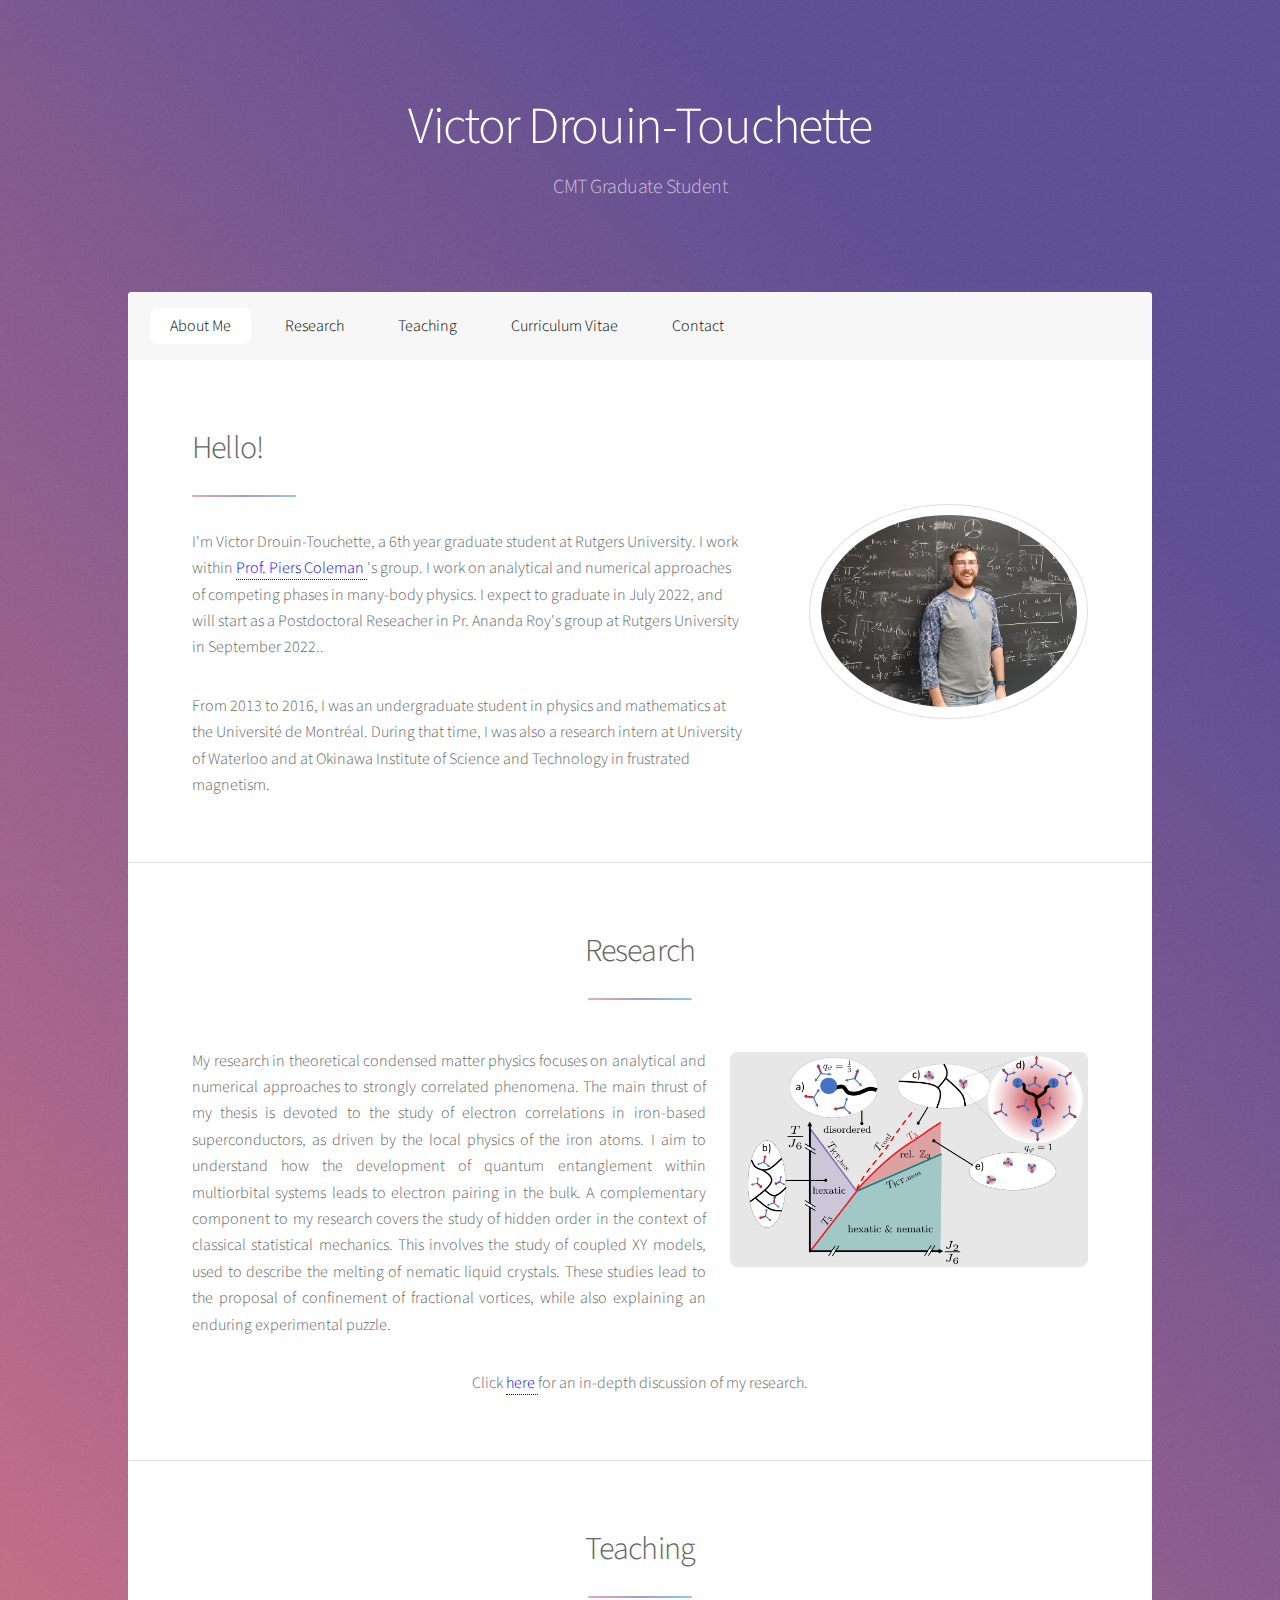
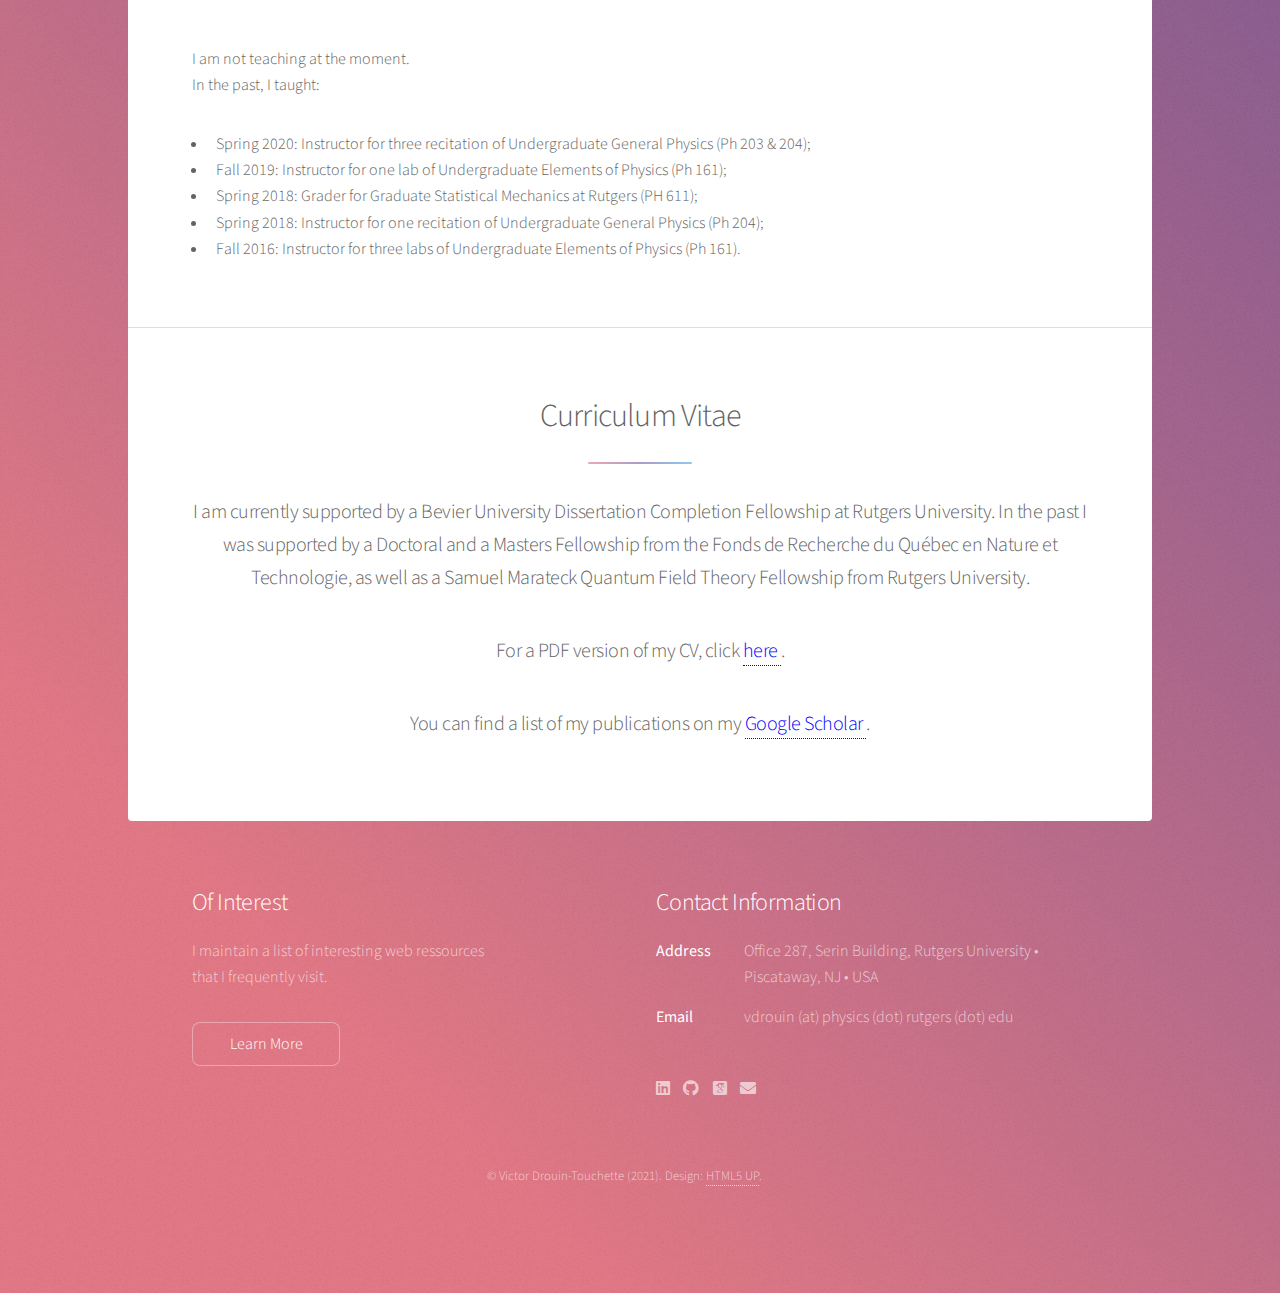
==== index.html @ ecbb85b2 "new website files" ====
<!DOCTYPE HTML>
<!--
	Stellar by HTML5 UP
	html5up.net | @ajlkn
	Free for personal and commercial use under the CCA 3.0 license (html5up.net/license)
-->
<html>
	<head>
		<title>Victor Drouin-Touchette</title>
		<meta charset="utf-8" />
		<meta name="viewport" content="width=device-width, initial-scale=1, user-scalable=no" />
		<link rel="stylesheet" href="assets/css/main.css" />
		<link rel="stylesheet" href="assets/css/academicons.css" />
		<noscript><link rel="stylesheet" href="assets/css/noscript.css" /></noscript>
	</head>
	<body class="is-preload">

		<!-- Wrapper -->
			<div id="wrapper">

				<!-- Header -->
					<header id="header" class="alt">
						<!-- <span class="image avatar48"><img src="images/img_vic2.jpg" alt="" /></span> -->
							<h1 id="title">Victor Drouin-Touchette</h1>
							<p>CMT Graduate Student</p>
					</header>

				<!-- Nav -->
					<nav id="nav">
						<ul>
							<li><a href="#intro" class="active" style="color:black">About Me</a></li>
							<li><a href="#first" style="color:black">Research</a></li>
							<li><a href="#second" style="color:black">Teaching</a></li>
							<li><a href="#third" style="color:black">Curriculum Vitae</a></li>
							<li><a href="#cta" style="color:black">Contact</a></li>
						</ul>
					</nav>

				<!-- Main -->
					<div id="main">

						<!-- Introduction -->
							<section id="intro" class="main">
								<div class="spotlight">
									<div class="content">
										<header class="major">
											<h2>Hello!</h2>
										</header>
										<p>I'm Victor Drouin-Touchette, a 6th year graduate student at Rutgers University. I work within <a href="http://www.physics.rutgers.edu/~coleman/">Prof. Piers Coleman </a>'s group. I work on analytical and numerical approaches of competing phases in many-body physics. I expect to graduate in July 2022, and will start as a Postdoctoral Reseacher in Pr. Ananda Roy's group at Rutgers University in September 2022.. </p>
										<p>From 2013 to 2016, I was an undergraduate student in physics and mathematics at the Université de Montréal. During that time, I was also a research intern at University of Waterloo and at Okinawa Institute of Science and Technology in frustrated magnetism. </p>
									</div>
									<span class="image"><img src="images/img_vic2.jpg" alt="" /></span>
								</div>
							</section>

						<!-- First Section -->
							<section id="first" class="main special">
								<header class="major">
									<h2>Research</h2>
								</header>

								<span class="image right"><img src="images/imgEPotts2.png" alt="" /></span>

								<p class="content">My research in theoretical condensed matter physics focuses on analytical and numerical approaches to strongly correlated phenomena. The main thrust of my thesis is devoted to the study of electron correlations in iron-based superconductors, as driven by the local physics of the iron atoms. I aim to understand how the development of quantum entanglement within multiorbital systems leads to electron pairing in the bulk.  A complementary component to my research covers the study of hidden order in the context of classical statistical mechanics. This involves the study of coupled XY models, used to describe the melting of nematic liquid crystals. These studies lead to the proposal of confinement of fractional vortices, while also explaining an enduring experimental puzzle. </p>
								<p>Click <a href="research.html">here </a> for an in-depth discussion of my research.</p>

								<!--
								<ul class="features">
									<span class="image right"><img src="images/img_imp.jpg" alt="" /></span>
									<li>
										<span class="image"><img src="images/imgEPotts.jpg" alt="" /></span>
										<h3>Hidden Order</h3>
										<p>In this work, I performed large-scaled Monte-Carlo simulations and obtained the full phase diagram at finite coupling. We found a new phase of relative long-range Potts order where the individual variables were disordered. This can be understood through the confinement of fractional excitations.</p>
									</li>
									<li>
										<span class="image"><img src="images/img_imp.jpg" alt="" /></span>
										<h3>Hund's Interaction</h3>
										<p>I am developping a framework to understand how local spin fluctuations at the iron atoms can lead to superconductivity in the iron-based superconductors.</p>
									</li>
								</ul>
								-->
								<!--
								to be done - add a link to a more thorough overview of my research, with this just a hint of it.
								-->
								<!--
								<footer class="major">
									<ul class="actions special">
										<li><a href="generic.html" class="button">Learn More</a></li>
									</ul>
								</footer>
							-->
							</section>

						<!-- Second Section -->
							<section id="second" class="main special">
								<header class="major">
									<h2>Teaching</h2>
								</header>
								<!--
								<ul class="statistics">
									<li class="style1">
										<span class="icon solid fa-code-branch"></span>
										<strong>5,120</strong> Etiam
									</li>
									<li class="style2">
										<span class="icon fa-folder-open"></span>
										<strong>8,192</strong> Magna
									</li>
									<li class="style3">
										<span class="icon solid fa-signal"></span>
										<strong>2,048</strong> Tempus
									</li>
									<li class="style4">
										<span class="icon solid fa-laptop"></span>
										<strong>4,096</strong> Aliquam
									</li>
									<li class="style5">
										<span class="icon fa-gem"></span>
										<strong>1,024</strong> Nullam
									</li>
								</ul>
								-->
								<p class="content">I am not teaching at the moment.<br />
								 In the past, I taught:</p>
							    <ul>
							      <li>Spring 2020: Instructor for three recitation of Undergraduate General Physics (Ph 203 & 204);</li>
							      <li>Fall 2019: Instructor for one lab of Undergraduate Elements of Physics (Ph 161);</li>
							      <li>Spring 2018: Grader for Graduate Statistical Mechanics at Rutgers (PH 611);</li>
							      <li>Spring 2018: Instructor for one recitation of Undergraduate General Physics (Ph 204);</li>
							      <li>Fall 2016: Instructor for three labs of Undergraduate Elements of Physics (Ph 161).</li>
							    </ul>
							    <!--
								<footer class="major">
									<ul class="actions special">
										<li><a href="generic.html" class="button">Learn More</a></li>
									</ul>
								</footer>
							-->
							</section>

						<!-- Get Started -->
							<section id="third" class="main special">
								<header class="major">
									<h2>Curriculum Vitae</h2>
									<p>I am currently supported by a Bevier University Dissertation Completion Fellowship at Rutgers University. In the past I was supported by a Doctoral and a Masters Fellowship from the Fonds de Recherche du Québec en Nature et Technologie, as well as a Samuel Marateck Quantum Field Theory Fellowship from Rutgers University.</p>
									<p>For a PDF version of my CV, click <a href="documents/CV_full_3.pdf">here </a>. </p>
									<!-- <p>My publications are listed below.</p> -->

									<p> You can find a list of my publications on my <a href="https://scholar.google.com/citations?user=U_tTp8cAAAAJ&hl=en">Google Scholar </a>. </p>
								</header>
								<!--
								<footer class="major">
									<ul class="actions special">
										<li><a href="generic.html" class="button primary">Get Started</a></li>
										<li><a href="generic.html" class="button">Learn More</a></li>
									</ul>
								</footer>
								-->
							</section>

					</div>

				<!-- Footer -->
					<footer id="footer">
						<section>
							<h2>Of Interest</h2>
							<p>I maintain a list of interesting web ressources <br /> 
							that I frequently visit.</p>
							<ul class="actions">
								<li><a href="links.html" class="button">Learn More</a></li>
							</ul>
						</section>
						<section>
							<h2>Contact Information</h2>
							<dl class="alt">
								<dt>Address</dt>
								<dd>Office 287, Serin Building, Rutgers University &bull; Piscataway, NJ &bull; USA</dd>
								<!-- <dt>Phone</dt>
								<dd>(000) 000-0000 x 0000</dd> -->
								<dt>Email</dt>
								<dd>vdrouin (at) physics (dot) rutgers (dot) edu</a></dd>
							</dl>
							<ul class="icons">
								<li><a href="https://www.linkedin.com/in/victor-drouin-touchette-165030124/" class="icon brands fa-linkedin" style="color:inherit"><span class="label">Linkedin</span></a></li>
								<li><a href="https://github.com/vdrouint" class="icon brands fa-github" style="color:inherit"><span class="label">Github</span></a></li>
								<li><a href="http://scholar.google.com/citations?user=U_tTp8cAAAAJ&hl=en" class="ai ai-google-scholar-square" style="color:inherit;border-bottom:none"></a></li>
								<li><a href="mailto: vdrouin@physics.rutgers.edu" class="icon solid fa-envelope" style="color:inherit"><span class="label">Email</span></a></li>
							</ul>
						</section>
						<p class="copyright">&copy; Victor Drouin-Touchette (2021). Design: <a href="https://html5up.net" style="color:inherit">HTML5 UP</a>.</p>
					</footer>

			</div>

		<!-- Scripts -->
			<script src="assets/js/jquery.min.js"></script>
			<script src="assets/js/jquery.scrollex.min.js"></script>
			<script src="assets/js/jquery.scrolly.min.js"></script>
			<script src="assets/js/browser.min.js"></script>
			<script src="assets/js/breakpoints.min.js"></script>
			<script src="assets/js/util.js"></script>
			<script src="assets/js/main.js"></script>

	</body>
</html>
---- assets/css/main.css ----
@import url(fontawesome-all.min.css);
@import 'https://fonts.googleapis.com/css?family=Source+Sans+Pro:300,400';

/*
	Stellar by HTML5 UP
	html5up.net | @ajlkn
	Free for personal and commercial use under the CCA 3.0 license (html5up.net/license)
*/

html, body, div, span, applet, object,
iframe, h1, h2, h3, h4, h5, h6, p, blockquote,
pre, a, abbr, acronym, address, big, cite,
code, del, dfn, em, img, ins, kbd, q, s, samp,
small, strike, strong, sub, sup, tt, var, b,
u, i, center, dl, dt, dd, ol, ul, li, fieldset,
form, label, legend, table, caption, tbody,
tfoot, thead, tr, th, td, article, aside,
canvas, details, embed, figure, figcaption,
footer, header, hgroup, menu, nav, output, ruby,
section, summary, time, mark, audio, video {
	margin: 0;
	padding: 0;
	border: 0;
	font-size: 100%;
	font: inherit;
	vertical-align: baseline;}

article, aside, details, figcaption, figure,
footer, header, hgroup, menu, nav, section {
	display: block;}

body {
	line-height: 1;
}

ol, ul {
	list-style: none;
}

blockquote, q {
	quotes: none;
}

	blockquote:before, blockquote:after, q:before, q:after {
		content: '';
		content: none;
	}

table {
	border-collapse: collapse;
	border-spacing: 0;
}

body {
	-webkit-text-size-adjust: none;
}

mark {
	background-color: transparent;
	color: inherit;
}

input::-moz-focus-inner {
	border: 0;
	padding: 0;
}

input, select, textarea {
	-moz-appearance: none;
	-webkit-appearance: none;
	-ms-appearance: none;
	appearance: none;
}

/* Basic */

	@-ms-viewport {
		width: device-width;
	}

	body {
		-ms-overflow-style: scrollbar;
	}

	@media screen and (max-width: 480px) {

		html, body {
			min-width: 320px;
		}

	}

	html {
		box-sizing: border-box;
	}

	*, *:before, *:after {
		box-sizing: inherit;
	}

	body {
		background-color: #935d8c;
		background-image: url("images/overlay.png"), -moz-linear-gradient(45deg, #e37682 15%, #5f4d93 85%);
		background-image: url("images/overlay.png"), -webkit-linear-gradient(45deg, #e37682 15%, #5f4d93 85%);
		background-image: url("images/overlay.png"), -ms-linear-gradient(45deg, #e37682 15%, #5f4d93 85%);
		background-image: url("images/overlay.png"), linear-gradient(45deg, #e37682 15%, #5f4d93 85%);
	}

		body.is-preload *, body.is-preload *:before, body.is-preload *:after {
			-moz-animation: none !important;
			-webkit-animation: none !important;
			-ms-animation: none !important;
			animation: none !important;
			-moz-transition: none !important;
			-webkit-transition: none !important;
			-ms-transition: none !important;
			transition: none !important;
		}

/* Type */

	body {
		background-color: #935d8c;
		color: rgba(255, 255, 255, 0.65);
	}

	body, input, select, textarea {
		font-family: "Source Sans Pro", Helvetica, sans-serif;
		font-size: 17pt;
		font-weight: 300;
		line-height: 1.65;
	}

		@media screen and (max-width: 1680px) {

			body, input, select, textarea {
				font-size: 14pt;
			}

		}

		@media screen and (max-width: 1280px) {

			body, input, select, textarea {
				font-size: 12pt;
			}

		}

		@media screen and (max-width: 360px) {

			body, input, select, textarea {
				font-size: 11pt;
			}

		}

	a {
		-moz-transition: color 0.2s ease, border-bottom 0.2s ease;
		-webkit-transition: color 0.2s ease, border-bottom 0.2s ease;
		-ms-transition: color 0.2s ease, border-bottom 0.2s ease;
		transition: color 0.2s ease, border-bottom 0.2s ease;
		text-decoration: none;
		border-bottom: dotted 1px;
		color: blue;
	}

		a:hover {
			border-bottom-color: transparent;
		}

	strong, b {
		font-weight: 400;
	}

	em, i {
		font-style: italic;
	}

	p {
		margin: 0 0 2em 0;
	}

		p.content {
			-moz-columns: 20em 2;
			-webkit-columns: 20em 2;
			-ms-columns: 20em 2;
			columns: 20em 2;
			-moz-column-gap: 2em;
			-webkit-column-gap: 2em;
			-ms-column-gap: 2em;
			column-gap: 2em;
			text-align: justify;
		}

	h1, h2, h3, h4, h5, h6 {
		font-weight: 300;
		line-height: 1.5;
		margin: 0 0 0.7em 0;
		letter-spacing: -0.025em;
	}

		h1 a, h2 a, h3 a, h4 a, h5 a, h6 a {
			color: inherit;
			text-decoration: none;
		}

	h1 {
		font-size: 2.5em;
		line-height: 1.2;
	}

	h2 {
		font-size: 1.5em;
	}

	h3 {
		font-size: 1.25em;
	}

	h4 {
		font-size: 1.1em;
	}

	h5 {
		font-size: 0.9em;
	}

	h6 {
		font-size: 0.7em;
	}

	@media screen and (max-width: 736px) {

		h1 {
			font-size: 2em;
		}

	}

	sub {
		font-size: 0.8em;
		position: relative;
		top: 0.5em;
	}

	sup {
		font-size: 0.8em;
		position: relative;
		top: -0.5em;
	}

	blockquote {
		border-left: solid 4px;
		font-style: italic;
		margin: 0 0 2em 0;
		padding: 0.5em 0 0.5em 2em;
	}

	code {
		border-radius: 8px;
		border: solid 1px;
		font-family: "Courier New", monospace;
		font-size: 0.9em;
		margin: 0 0.25em;
		padding: 0.25em 0.65em;
	}

	pre {
		-webkit-overflow-scrolling: touch;
		font-family: "Courier New", monospace;
		font-size: 0.9em;
		margin: 0 0 2em 0;
	}

		pre code {
			display: block;
			line-height: 1.75;
			padding: 1em 1.5em;
			overflow-x: auto;
		}

	hr {
		border: 0;
		border-bottom: solid 1px;
		margin: 2em 0;
	}

		hr.major {
			margin: 3em 0;
		}

	.align-left {
		text-align: left;
	}

	.align-center {
		text-align: center;
	}

	.align-right {
		text-align: right;
	}

	input, select, textarea {
		color: #ffffff;
	}

	a:hover {
		color: #ffffff;
	}

	strong, b {
		color: #ffffff;
	}

	h1, h2, h3, h4, h5, h6 {
		color: #ffffff;
	}

	blockquote {
		border-left-color: rgba(255, 255, 255, 0.35);
	}

	code {
		background: rgba(255, 255, 255, 0.075);
		border-color: rgba(255, 255, 255, 0.35);
	}

	hr {
		border-bottom-color: rgba(255, 255, 255, 0.35);
	}

/* Row */

	.row {
		display: flex;
		flex-wrap: wrap;
		box-sizing: border-box;
		align-items: stretch;
	}

		.row > * {
			box-sizing: border-box;
		}

		.row.gtr-uniform > * > :last-child {
			margin-bottom: 0;
		}

		.row.aln-left {
			justify-content: flex-start;
		}

		.row.aln-center {
			justify-content: center;
		}

		.row.aln-right {
			justify-content: flex-end;
		}

		.row.aln-top {
			align-items: flex-start;
		}

		.row.aln-middle {
			align-items: center;
		}

		.row.aln-bottom {
			align-items: flex-end;
		}

		.row > .imp {
			order: -1;
		}

		.row > .col-1 {
			width: 8.33333%;
		}

		.row > .off-1 {
			margin-left: 8.33333%;
		}

		.row > .col-2 {
			width: 16.66667%;
		}

		.row > .off-2 {
			margin-left: 16.66667%;
		}

		.row > .col-3 {
			width: 25%;
		}

		.row > .off-3 {
			margin-left: 25%;
		}

		.row > .col-4 {
			width: 33.33333%;
		}

		.row > .off-4 {
			margin-left: 33.33333%;
		}

		.row > .col-5 {
			width: 41.66667%;
		}

		.row > .off-5 {
			margin-left: 41.66667%;
		}

		.row > .col-6 {
			width: 50%;
		}

		.row > .off-6 {
			margin-left: 50%;
		}

		.row > .col-7 {
			width: 58.33333%;
		}

		.row > .off-7 {
			margin-left: 58.33333%;
		}

		.row > .col-8 {
			width: 66.66667%;
		}

		.row > .off-8 {
			margin-left: 66.66667%;
		}

		.row > .col-9 {
			width: 75%;
		}

		.row > .off-9 {
			margin-left: 75%;
		}

		.row > .col-10 {
			width: 83.33333%;
		}

		.row > .off-10 {
			margin-left: 83.33333%;
		}

		.row > .col-11 {
			width: 91.66667%;
		}

		.row > .off-11 {
			margin-left: 91.66667%;
		}

		.row > .col-12 {
			width: 100%;
		}

		.row > .off-12 {
			margin-left: 100%;
		}

		.row.gtr-0 {
			margin-top: 0;
			margin-left: 0em;
		}

			.row.gtr-0 > * {
				padding: 0 0 0 0em;
			}

			.row.gtr-0.gtr-uniform {
				margin-top: 0em;
			}

				.row.gtr-0.gtr-uniform > * {
					padding-top: 0em;
				}

		.row.gtr-25 {
			margin-top: 0;
			margin-left: -0.375em;
		}

			.row.gtr-25 > * {
				padding: 0 0 0 0.375em;
			}

			.row.gtr-25.gtr-uniform {
				margin-top: -0.375em;
			}

				.row.gtr-25.gtr-uniform > * {
					padding-top: 0.375em;
				}

		.row.gtr-50 {
			margin-top: 0;
			margin-left: -0.75em;
		}

			.row.gtr-50 > * {
				padding: 0 0 0 0.75em;
			}

			.row.gtr-50.gtr-uniform {
				margin-top: -0.75em;
			}

				.row.gtr-50.gtr-uniform > * {
					padding-top: 0.75em;
				}

		.row {
			margin-top: 0;
			margin-left: -1.5em;
		}

			.row > * {
				padding: 0 0 0 1.5em;
			}

			.row.gtr-uniform {
				margin-top: -1.5em;
			}

				.row.gtr-uniform > * {
					padding-top: 1.5em;
				}

		.row.gtr-150 {
			margin-top: 0;
			margin-left: -2.25em;
		}

			.row.gtr-150 > * {
				padding: 0 0 0 2.25em;
			}

			.row.gtr-150.gtr-uniform {
				margin-top: -2.25em;
			}

				.row.gtr-150.gtr-uniform > * {
					padding-top: 2.25em;
				}

		.row.gtr-200 {
			margin-top: 0;
			margin-left: -3em;
		}

			.row.gtr-200 > * {
				padding: 0 0 0 3em;
			}

			.row.gtr-200.gtr-uniform {
				margin-top: -3em;
			}

				.row.gtr-200.gtr-uniform > * {
					padding-top: 3em;
				}

		@media screen and (max-width: 1680px) {

			.row {
				display: flex;
				flex-wrap: wrap;
				box-sizing: border-box;
				align-items: stretch;
			}

				.row > * {
					box-sizing: border-box;
				}

				.row.gtr-uniform > * > :last-child {
					margin-bottom: 0;
				}

				.row.aln-left {
					justify-content: flex-start;
				}

				.row.aln-center {
					justify-content: center;
				}

				.row.aln-right {
					justify-content: flex-end;
				}

				.row.aln-top {
					align-items: flex-start;
				}

				.row.aln-middle {
					align-items: center;
				}

				.row.aln-bottom {
					align-items: flex-end;
				}

				.row > .imp-xlarge {
					order: -1;
				}

				.row > .col-1-xlarge {
					width: 8.33333%;
				}

				.row > .off-1-xlarge {
					margin-left: 8.33333%;
				}

				.row > .col-2-xlarge {
					width: 16.66667%;
				}

				.row > .off-2-xlarge {
					margin-left: 16.66667%;
				}

				.row > .col-3-xlarge {
					width: 25%;
				}

				.row > .off-3-xlarge {
					margin-left: 25%;
				}

				.row > .col-4-xlarge {
					width: 33.33333%;
				}

				.row > .off-4-xlarge {
					margin-left: 33.33333%;
				}

				.row > .col-5-xlarge {
					width: 41.66667%;
				}

				.row > .off-5-xlarge {
					margin-left: 41.66667%;
				}

				.row > .col-6-xlarge {
					width: 50%;
				}

				.row > .off-6-xlarge {
					margin-left: 50%;
				}

				.row > .col-7-xlarge {
					width: 58.33333%;
				}

				.row > .off-7-xlarge {
					margin-left: 58.33333%;
				}

				.row > .col-8-xlarge {
					width: 66.66667%;
				}

				.row > .off-8-xlarge {
					margin-left: 66.66667%;
				}

				.row > .col-9-xlarge {
					width: 75%;
				}

				.row > .off-9-xlarge {
					margin-left: 75%;
				}

				.row > .col-10-xlarge {
					width: 83.33333%;
				}

				.row > .off-10-xlarge {
					margin-left: 83.33333%;
				}

				.row > .col-11-xlarge {
					width: 91.66667%;
				}

				.row > .off-11-xlarge {
					margin-left: 91.66667%;
				}

				.row > .col-12-xlarge {
					width: 100%;
				}

				.row > .off-12-xlarge {
					margin-left: 100%;
				}

				.row.gtr-0 {
					margin-top: 0;
					margin-left: 0em;
				}

					.row.gtr-0 > * {
						padding: 0 0 0 0em;
					}

					.row.gtr-0.gtr-uniform {
						margin-top: 0em;
					}

						.row.gtr-0.gtr-uniform > * {
							padding-top: 0em;
						}

				.row.gtr-25 {
					margin-top: 0;
					margin-left: -0.375em;
				}

					.row.gtr-25 > * {
						padding: 0 0 0 0.375em;
					}

					.row.gtr-25.gtr-uniform {
						margin-top: -0.375em;
					}

						.row.gtr-25.gtr-uniform > * {
							padding-top: 0.375em;
						}

				.row.gtr-50 {
					margin-top: 0;
					margin-left: -0.75em;
				}

					.row.gtr-50 > * {
						padding: 0 0 0 0.75em;
					}

					.row.gtr-50.gtr-uniform {
						margin-top: -0.75em;
					}

						.row.gtr-50.gtr-uniform > * {
							padding-top: 0.75em;
						}

				.row {
					margin-top: 0;
					margin-left: -1.5em;
				}

					.row > * {
						padding: 0 0 0 1.5em;
					}

					.row.gtr-uniform {
						margin-top: -1.5em;
					}

						.row.gtr-uniform > * {
							padding-top: 1.5em;
						}

				.row.gtr-150 {
					margin-top: 0;
					margin-left: -2.25em;
				}

					.row.gtr-150 > * {
						padding: 0 0 0 2.25em;
					}

					.row.gtr-150.gtr-uniform {
						margin-top: -2.25em;
					}

						.row.gtr-150.gtr-uniform > * {
							padding-top: 2.25em;
						}

				.row.gtr-200 {
					margin-top: 0;
					margin-left: -3em;
				}

					.row.gtr-200 > * {
						padding: 0 0 0 3em;
					}

					.row.gtr-200.gtr-uniform {
						margin-top: -3em;
					}

						.row.gtr-200.gtr-uniform > * {
							padding-top: 3em;
						}

		}

		@media screen and (max-width: 1280px) {

			.row {
				display: flex;
				flex-wrap: wrap;
				box-sizing: border-box;
				align-items: stretch;
			}

				.row > * {
					box-sizing: border-box;
				}

				.row.gtr-uniform > * > :last-child {
					margin-bottom: 0;
				}

				.row.aln-left {
					justify-content: flex-start;
				}

				.row.aln-center {
					justify-content: center;
				}

				.row.aln-right {
					justify-content: flex-end;
				}

				.row.aln-top {
					align-items: flex-start;
				}

				.row.aln-middle {
					align-items: center;
				}

				.row.aln-bottom {
					align-items: flex-end;
				}

				.row > .imp-large {
					order: -1;
				}

				.row > .col-1-large {
					width: 8.33333%;
				}

				.row > .off-1-large {
					margin-left: 8.33333%;
				}

				.row > .col-2-large {
					width: 16.66667%;
				}

				.row > .off-2-large {
					margin-left: 16.66667%;
				}

				.row > .col-3-large {
					width: 25%;
				}

				.row > .off-3-large {
					margin-left: 25%;
				}

				.row > .col-4-large {
					width: 33.33333%;
				}

				.row > .off-4-large {
					margin-left: 33.33333%;
				}

				.row > .col-5-large {
					width: 41.66667%;
				}

				.row > .off-5-large {
					margin-left: 41.66667%;
				}

				.row > .col-6-large {
					width: 50%;
				}

				.row > .off-6-large {
					margin-left: 50%;
				}

				.row > .col-7-large {
					width: 58.33333%;
				}

				.row > .off-7-large {
					margin-left: 58.33333%;
				}

				.row > .col-8-large {
					width: 66.66667%;
				}

				.row > .off-8-large {
					margin-left: 66.66667%;
				}

				.row > .col-9-large {
					width: 75%;
				}

				.row > .off-9-large {
					margin-left: 75%;
				}

				.row > .col-10-large {
					width: 83.33333%;
				}

				.row > .off-10-large {
					margin-left: 83.33333%;
				}

				.row > .col-11-large {
					width: 91.66667%;
				}

				.row > .off-11-large {
					margin-left: 91.66667%;
				}

				.row > .col-12-large {
					width: 100%;
				}

				.row > .off-12-large {
					margin-left: 100%;
				}

				.row.gtr-0 {
					margin-top: 0;
					margin-left: 0em;
				}

					.row.gtr-0 > * {
						padding: 0 0 0 0em;
					}

					.row.gtr-0.gtr-uniform {
						margin-top: 0em;
					}

						.row.gtr-0.gtr-uniform > * {
							padding-top: 0em;
						}

				.row.gtr-25 {
					margin-top: 0;
					margin-left: -0.375em;
				}

					.row.gtr-25 > * {
						padding: 0 0 0 0.375em;
					}

					.row.gtr-25.gtr-uniform {
						margin-top: -0.375em;
					}

						.row.gtr-25.gtr-uniform > * {
							padding-top: 0.375em;
						}

				.row.gtr-50 {
					margin-top: 0;
					margin-left: -0.75em;
				}

					.row.gtr-50 > * {
						padding: 0 0 0 0.75em;
					}

					.row.gtr-50.gtr-uniform {
						margin-top: -0.75em;
					}

						.row.gtr-50.gtr-uniform > * {
							padding-top: 0.75em;
						}

				.row {
					margin-top: 0;
					margin-left: -1.5em;
				}

					.row > * {
						padding: 0 0 0 1.5em;
					}

					.row.gtr-uniform {
						margin-top: -1.5em;
					}

						.row.gtr-uniform > * {
							padding-top: 1.5em;
						}

				.row.gtr-150 {
					margin-top: 0;
					margin-left: -2.25em;
				}

					.row.gtr-150 > * {
						padding: 0 0 0 2.25em;
					}

					.row.gtr-150.gtr-uniform {
						margin-top: -2.25em;
					}

						.row.gtr-150.gtr-uniform > * {
							padding-top: 2.25em;
						}

				.row.gtr-200 {
					margin-top: 0;
					margin-left: -3em;
				}

					.row.gtr-200 > * {
						padding: 0 0 0 3em;
					}

					.row.gtr-200.gtr-uniform {
						margin-top: -3em;
					}

						.row.gtr-200.gtr-uniform > * {
							padding-top: 3em;
						}

		}

		@media screen and (max-width: 980px) {

			.row {
				display: flex;
				flex-wrap: wrap;
				box-sizing: border-box;
				align-items: stretch;
			}

				.row > * {
					box-sizing: border-box;
				}

				.row.gtr-uniform > * > :last-child {
					margin-bottom: 0;
				}

				.row.aln-left {
					justify-content: flex-start;
				}

				.row.aln-center {
					justify-content: center;
				}

				.row.aln-right {
					justify-content: flex-end;
				}

				.row.aln-top {
					align-items: flex-start;
				}

				.row.aln-middle {
					align-items: center;
				}

				.row.aln-bottom {
					align-items: flex-end;
				}

				.row > .imp-medium {
					order: -1;
				}

				.row > .col-1-medium {
					width: 8.33333%;
				}

				.row > .off-1-medium {
					margin-left: 8.33333%;
				}

				.row > .col-2-medium {
					width: 16.66667%;
				}

				.row > .off-2-medium {
					margin-left: 16.66667%;
				}

				.row > .col-3-medium {
					width: 25%;
				}

				.row > .off-3-medium {
					margin-left: 25%;
				}

				.row > .col-4-medium {
					width: 33.33333%;
				}

				.row > .off-4-medium {
					margin-left: 33.33333%;
				}

				.row > .col-5-medium {
					width: 41.66667%;
				}

				.row > .off-5-medium {
					margin-left: 41.66667%;
				}

				.row > .col-6-medium {
					width: 50%;
				}

				.row > .off-6-medium {
					margin-left: 50%;
				}

				.row > .col-7-medium {
					width: 58.33333%;
				}

				.row > .off-7-medium {
					margin-left: 58.33333%;
				}

				.row > .col-8-medium {
					width: 66.66667%;
				}

				.row > .off-8-medium {
					margin-left: 66.66667%;
				}

				.row > .col-9-medium {
					width: 75%;
				}

				.row > .off-9-medium {
					margin-left: 75%;
				}

				.row > .col-10-medium {
					width: 83.33333%;
				}

				.row > .off-10-medium {
					margin-left: 83.33333%;
				}

				.row > .col-11-medium {
					width: 91.66667%;
				}

				.row > .off-11-medium {
					margin-left: 91.66667%;
				}

				.row > .col-12-medium {
					width: 100%;
				}

				.row > .off-12-medium {
					margin-left: 100%;
				}

				.row.gtr-0 {
					margin-top: 0;
					margin-left: 0em;
				}

					.row.gtr-0 > * {
						padding: 0 0 0 0em;
					}

					.row.gtr-0.gtr-uniform {
						margin-top: 0em;
					}

						.row.gtr-0.gtr-uniform > * {
							padding-top: 0em;
						}

				.row.gtr-25 {
					margin-top: 0;
					margin-left: -0.375em;
				}

					.row.gtr-25 > * {
						padding: 0 0 0 0.375em;
					}

					.row.gtr-25.gtr-uniform {
						margin-top: -0.375em;
					}

						.row.gtr-25.gtr-uniform > * {
							padding-top: 0.375em;
						}

				.row.gtr-50 {
					margin-top: 0;
					margin-left: -0.75em;
				}

					.row.gtr-50 > * {
						padding: 0 0 0 0.75em;
					}

					.row.gtr-50.gtr-uniform {
						margin-top: -0.75em;
					}

						.row.gtr-50.gtr-uniform > * {
							padding-top: 0.75em;
						}

				.row {
					margin-top: 0;
					margin-left: -1.5em;
				}

					.row > * {
						padding: 0 0 0 1.5em;
					}

					.row.gtr-uniform {
						margin-top: -1.5em;
					}

						.row.gtr-uniform > * {
							padding-top: 1.5em;
						}

				.row.gtr-150 {
					margin-top: 0;
					margin-left: -2.25em;
				}

					.row.gtr-150 > * {
						padding: 0 0 0 2.25em;
					}

					.row.gtr-150.gtr-uniform {
						margin-top: -2.25em;
					}

						.row.gtr-150.gtr-uniform > * {
							padding-top: 2.25em;
						}

				.row.gtr-200 {
					margin-top: 0;
					margin-left: -3em;
				}

					.row.gtr-200 > * {
						padding: 0 0 0 3em;
					}

					.row.gtr-200.gtr-uniform {
						margin-top: -3em;
					}

						.row.gtr-200.gtr-uniform > * {
							padding-top: 3em;
						}

		}

		@media screen and (max-width: 736px) {

			.row {
				display: flex;
				flex-wrap: wrap;
				box-sizing: border-box;
				align-items: stretch;
			}

				.row > * {
					box-sizing: border-box;
				}

				.row.gtr-uniform > * > :last-child {
					margin-bottom: 0;
				}

				.row.aln-left {
					justify-content: flex-start;
				}

				.row.aln-center {
					justify-content: center;
				}

				.row.aln-right {
					justify-content: flex-end;
				}

				.row.aln-top {
					align-items: flex-start;
				}

				.row.aln-middle {
					align-items: center;
				}

				.row.aln-bottom {
					align-items: flex-end;
				}

				.row > .imp-small {
					order: -1;
				}

				.row > .col-1-small {
					width: 8.33333%;
				}

				.row > .off-1-small {
					margin-left: 8.33333%;
				}

				.row > .col-2-small {
					width: 16.66667%;
				}

				.row > .off-2-small {
					margin-left: 16.66667%;
				}

				.row > .col-3-small {
					width: 25%;
				}

				.row > .off-3-small {
					margin-left: 25%;
				}

				.row > .col-4-small {
					width: 33.33333%;
				}

				.row > .off-4-small {
					margin-left: 33.33333%;
				}

				.row > .col-5-small {
					width: 41.66667%;
				}

				.row > .off-5-small {
					margin-left: 41.66667%;
				}

				.row > .col-6-small {
					width: 50%;
				}

				.row > .off-6-small {
					margin-left: 50%;
				}

				.row > .col-7-small {
					width: 58.33333%;
				}

				.row > .off-7-small {
					margin-left: 58.33333%;
				}

				.row > .col-8-small {
					width: 66.66667%;
				}

				.row > .off-8-small {
					margin-left: 66.66667%;
				}

				.row > .col-9-small {
					width: 75%;
				}

				.row > .off-9-small {
					margin-left: 75%;
				}

				.row > .col-10-small {
					width: 83.33333%;
				}

				.row > .off-10-small {
					margin-left: 83.33333%;
				}

				.row > .col-11-small {
					width: 91.66667%;
				}

				.row > .off-11-small {
					margin-left: 91.66667%;
				}

				.row > .col-12-small {
					width: 100%;
				}

				.row > .off-12-small {
					margin-left: 100%;
				}

				.row.gtr-0 {
					margin-top: 0;
					margin-left: 0em;
				}

					.row.gtr-0 > * {
						padding: 0 0 0 0em;
					}

					.row.gtr-0.gtr-uniform {
						margin-top: 0em;
					}

						.row.gtr-0.gtr-uniform > * {
							padding-top: 0em;
						}

				.row.gtr-25 {
					margin-top: 0;
					margin-left: -0.25em;
				}

					.row.gtr-25 > * {
						padding: 0 0 0 0.25em;
					}

					.row.gtr-25.gtr-uniform {
						margin-top: -0.25em;
					}

						.row.gtr-25.gtr-uniform > * {
							padding-top: 0.25em;
						}

				.row.gtr-50 {
					margin-top: 0;
					margin-left: -0.5em;
				}

					.row.gtr-50 > * {
						padding: 0 0 0 0.5em;
					}

					.row.gtr-50.gtr-uniform {
						margin-top: -0.5em;
					}

						.row.gtr-50.gtr-uniform > * {
							padding-top: 0.5em;
						}

				.row {
					margin-top: 0;
					margin-left: -1em;
				}

					.row > * {
						padding: 0 0 0 1em;
					}

					.row.gtr-uniform {
						margin-top: -1em;
					}

						.row.gtr-uniform > * {
							padding-top: 1em;
						}

				.row.gtr-150 {
					margin-top: 0;
					margin-left: -1.5em;
				}

					.row.gtr-150 > * {
						padding: 0 0 0 1.5em;
					}

					.row.gtr-150.gtr-uniform {
						margin-top: -1.5em;
					}

						.row.gtr-150.gtr-uniform > * {
							padding-top: 1.5em;
						}

				.row.gtr-200 {
					margin-top: 0;
					margin-left: -2em;
				}

					.row.gtr-200 > * {
						padding: 0 0 0 2em;
					}

					.row.gtr-200.gtr-uniform {
						margin-top: -2em;
					}

						.row.gtr-200.gtr-uniform > * {
							padding-top: 2em;
						}

		}

		@media screen and (max-width: 480px) {

			.row {
				display: flex;
				flex-wrap: wrap;
				box-sizing: border-box;
				align-items: stretch;
			}

				.row > * {
					box-sizing: border-box;
				}

				.row.gtr-uniform > * > :last-child {
					margin-bottom: 0;
				}

				.row.aln-left {
					justify-content: flex-start;
				}

				.row.aln-center {
					justify-content: center;
				}

				.row.aln-right {
					justify-content: flex-end;
				}

				.row.aln-top {
					align-items: flex-start;
				}

				.row.aln-middle {
					align-items: center;
				}

				.row.aln-bottom {
					align-items: flex-end;
				}

				.row > .imp-xsmall {
					order: -1;
				}

				.row > .col-1-xsmall {
					width: 8.33333%;
				}

				.row > .off-1-xsmall {
					margin-left: 8.33333%;
				}

				.row > .col-2-xsmall {
					width: 16.66667%;
				}

				.row > .off-2-xsmall {
					margin-left: 16.66667%;
				}

				.row > .col-3-xsmall {
					width: 25%;
				}

				.row > .off-3-xsmall {
					margin-left: 25%;
				}

				.row > .col-4-xsmall {
					width: 33.33333%;
				}

				.row > .off-4-xsmall {
					margin-left: 33.33333%;
				}

				.row > .col-5-xsmall {
					width: 41.66667%;
				}

				.row > .off-5-xsmall {
					margin-left: 41.66667%;
				}

				.row > .col-6-xsmall {
					width: 50%;
				}

				.row > .off-6-xsmall {
					margin-left: 50%;
				}

				.row > .col-7-xsmall {
					width: 58.33333%;
				}

				.row > .off-7-xsmall {
					margin-left: 58.33333%;
				}

				.row > .col-8-xsmall {
					width: 66.66667%;
				}

				.row > .off-8-xsmall {
					margin-left: 66.66667%;
				}

				.row > .col-9-xsmall {
					width: 75%;
				}

				.row > .off-9-xsmall {
					margin-left: 75%;
				}

				.row > .col-10-xsmall {
					width: 83.33333%;
				}

				.row > .off-10-xsmall {
					margin-left: 83.33333%;
				}

				.row > .col-11-xsmall {
					width: 91.66667%;
				}

				.row > .off-11-xsmall {
					margin-left: 91.66667%;
				}

				.row > .col-12-xsmall {
					width: 100%;
				}

				.row > .off-12-xsmall {
					margin-left: 100%;
				}

				.row.gtr-0 {
					margin-top: 0;
					margin-left: 0em;
				}

					.row.gtr-0 > * {
						padding: 0 0 0 0em;
					}

					.row.gtr-0.gtr-uniform {
						margin-top: 0em;
					}

						.row.gtr-0.gtr-uniform > * {
							padding-top: 0em;
						}

				.row.gtr-25 {
					margin-top: 0;
					margin-left: -0.3125em;
				}

					.row.gtr-25 > * {
						padding: 0 0 0 0.3125em;
					}

					.row.gtr-25.gtr-uniform {
						margin-top: -0.3125em;
					}

						.row.gtr-25.gtr-uniform > * {
							padding-top: 0.3125em;
						}

				.row.gtr-50 {
					margin-top: 0;
					margin-left: -0.625em;
				}

					.row.gtr-50 > * {
						padding: 0 0 0 0.625em;
					}

					.row.gtr-50.gtr-uniform {
						margin-top: -0.625em;
					}

						.row.gtr-50.gtr-uniform > * {
							padding-top: 0.625em;
						}

				.row {
					margin-top: 0;
					margin-left: -1.25em;
				}

					.row > * {
						padding: 0 0 0 1.25em;
					}

					.row.gtr-uniform {
						margin-top: -1.25em;
					}

						.row.gtr-uniform > * {
							padding-top: 1.25em;
						}

				.row.gtr-150 {
					margin-top: 0;
					margin-left: -1.875em;
				}

					.row.gtr-150 > * {
						padding: 0 0 0 1.875em;
					}

					.row.gtr-150.gtr-uniform {
						margin-top: -1.875em;
					}

						.row.gtr-150.gtr-uniform > * {
							padding-top: 1.875em;
						}

				.row.gtr-200 {
					margin-top: 0;
					margin-left: -2.5em;
				}

					.row.gtr-200 > * {
						padding: 0 0 0 2.5em;
					}

					.row.gtr-200.gtr-uniform {
						margin-top: -2.5em;
					}

						.row.gtr-200.gtr-uniform > * {
							padding-top: 2.5em;
						}

		}

/* Box */

	.box {
		border-radius: 8px;
		border: solid;
		margin-bottom: 2em;
		padding: 1.5em;
	}

		.box > :last-child,
		.box > :last-child > :last-child,
		.box > :last-child > :last-child > :last-child {
			margin-bottom: 0;
		}

		.box.alt {
			border: 0;
			border-radius: 0;
			padding: 0;
		}

	.box {
		border-color: rgba(255, 255, 255, 0.35);
	}

/* Button */

	input[type="submit"],
	input[type="reset"],
	input[type="button"],
	button,
	.button {
		-moz-appearance: none;
		-webkit-appearance: none;
		-ms-appearance: none;
		appearance: none;
		-moz-transition: background-color 0.2s ease-in-out, color 0.2s ease-in-out;
		-webkit-transition: background-color 0.2s ease-in-out, color 0.2s ease-in-out;
		-ms-transition: background-color 0.2s ease-in-out, color 0.2s ease-in-out;
		transition: background-color 0.2s ease-in-out, color 0.2s ease-in-out;
		border-radius: 8px;
		border: 0;
		cursor: pointer;
		display: inline-block;
		font-weight: 300;
		height: 2.75em;
		line-height: 2.75em;
		min-width: 9.25em;
		padding: 0 1.5em;
		text-align: center;
		text-decoration: none;
		white-space: nowrap;
	}

		input[type="submit"].icon,
		input[type="reset"].icon,
		input[type="button"].icon,
		button.icon,
		.button.icon {
			padding-left: 1.35em;
		}

			input[type="submit"].icon:before,
			input[type="reset"].icon:before,
			input[type="button"].icon:before,
			button.icon:before,
			.button.icon:before {
				margin-right: 0.5em;
			}

		input[type="submit"].fit,
		input[type="reset"].fit,
		input[type="button"].fit,
		button.fit,
		.button.fit {
			width: 100%;
		}

		input[type="submit"].small,
		input[type="reset"].small,
		input[type="button"].small,
		button.small,
		.button.small {
			font-size: 0.8em;
		}

		input[type="submit"].large,
		input[type="reset"].large,
		input[type="button"].large,
		button.large,
		.button.large {
			font-size: 1.35em;
		}

		input[type="submit"].disabled, input[type="submit"]:disabled,
		input[type="reset"].disabled,
		input[type="reset"]:disabled,
		input[type="button"].disabled,
		input[type="button"]:disabled,
		button.disabled,
		button:disabled,
		.button.disabled,
		.button:disabled {
			pointer-events: none;
			opacity: 0.25;
		}

		@media screen and (max-width: 736px) {

			input[type="submit"],
			input[type="reset"],
			input[type="button"],
			button,
			.button {
				min-width: 0;
			}

		}

	input[type="submit"],
	input[type="reset"],
	input[type="button"],
	button,
	.button {
		background-color: transparent;
		box-shadow: inset 0 0 0 1px rgba(255, 255, 255, 0.35);
		color: #ffffff !important;
	}

		input[type="submit"]:hover,
		input[type="reset"]:hover,
		input[type="button"]:hover,
		button:hover,
		.button:hover {
			background-color: rgba(255, 255, 255, 0.075);
		}

		input[type="submit"]:active,
		input[type="reset"]:active,
		input[type="button"]:active,
		button:active,
		.button:active {
			background-color: rgba(255, 255, 255, 0.2);
		}

		input[type="submit"].icon:before,
		input[type="reset"].icon:before,
		input[type="button"].icon:before,
		button.icon:before,
		.button.icon:before {
			color: rgba(255, 255, 255, 0.5);
		}

		input[type="submit"].primary,
		input[type="reset"].primary,
		input[type="button"].primary,
		button.primary,
		.button.primary {
			background-color: #8cc9f0;
			color: #ffffff !important;
			box-shadow: none;
		}

			input[type="submit"].primary:hover,
			input[type="reset"].primary:hover,
			input[type="button"].primary:hover,
			button.primary:hover,
			.button.primary:hover {
				background-color: #9acff2;
			}

			input[type="submit"].primary:active,
			input[type="reset"].primary:active,
			input[type="button"].primary:active,
			button.primary:active,
			.button.primary:active {
				background-color: #7ec3ee;
			}

			input[type="submit"].primary.icon:before,
			input[type="reset"].primary.icon:before,
			input[type="button"].primary.icon:before,
			button.primary.icon:before,
			.button.primary.icon:before {
				color: #ffffff !important;
			}

/* Form */

	form {
		margin: 0 0 2em 0;
	}

	label {
		display: block;
		font-size: 0.9em;
		font-weight: 400;
		margin: 0 0 1em 0;
	}

	input[type="text"],
	input[type="password"],
	input[type="email"],
	select,
	textarea {
		-moz-appearance: none;
		-webkit-appearance: none;
		-ms-appearance: none;
		appearance: none;
		border-radius: 8px;
		border: solid 1px;
		color: inherit;
		display: block;
		outline: 0;
		padding: 0 1em;
		text-decoration: none;
		width: 100%;
	}

		input[type="text"]:invalid,
		input[type="password"]:invalid,
		input[type="email"]:invalid,
		select:invalid,
		textarea:invalid {
			box-shadow: none;
		}

	select {
		background-size: 1.25rem;
		background-repeat: no-repeat;
		background-position: calc(100% - 1rem) center;
		height: 2.75em;
		padding-right: 2.75em;
		text-overflow: ellipsis;
	}

		select:focus::-ms-value {
			background-color: transparent;
		}

		select::-ms-expand {
			display: none;
		}

	input[type="text"],
	input[type="password"],
	input[type="email"],
	select {
		height: 2.75em;
	}

	textarea {
		padding: 0.75em 1em;
	}

	input[type="checkbox"],
	input[type="radio"] {
		-moz-appearance: none;
		-webkit-appearance: none;
		-ms-appearance: none;
		appearance: none;
		display: block;
		float: left;
		margin-right: -2em;
		opacity: 0;
		width: 1em;
		z-index: -1;
	}

		input[type="checkbox"] + label,
		input[type="radio"] + label {
			text-decoration: none;
			cursor: pointer;
			display: inline-block;
			font-size: 1em;
			font-weight: 300;
			padding-left: 2.4em;
			padding-right: 0.75em;
			position: relative;
		}

			input[type="checkbox"] + label:before,
			input[type="radio"] + label:before {
				-moz-osx-font-smoothing: grayscale;
				-webkit-font-smoothing: antialiased;
				display: inline-block;
				font-style: normal;
				font-variant: normal;
				text-rendering: auto;
				line-height: 1;
				text-transform: none !important;
				font-family: 'Font Awesome 5 Free';
				font-weight: 900;
			}

			input[type="checkbox"] + label:before,
			input[type="radio"] + label:before {
				border-radius: 8px;
				border: solid 1px;
				content: '';
				display: inline-block;
				font-size: 0.8em;
				height: 2.0625em;
				left: 0;
				line-height: 2.0625em;
				position: absolute;
				text-align: center;
				top: 0;
				width: 2.0625em;
			}

		input[type="checkbox"]:checked + label:before,
		input[type="radio"]:checked + label:before {
			content: '\f00c';
		}

	input[type="checkbox"] + label:before {
		border-radius: 8px;
	}

	input[type="radio"] + label:before {
		border-radius: 100%;
	}

	::-webkit-input-placeholder {
		opacity: 1.0;
	}

	:-moz-placeholder {
		opacity: 1.0;
	}

	::-moz-placeholder {
		opacity: 1.0;
	}

	:-ms-input-placeholder {
		opacity: 1.0;
	}

	label {
		color: #ffffff;
	}

	input[type="text"],
	input[type="password"],
	input[type="email"],
	select,
	textarea {
		background-color: rgba(255, 255, 255, 0.075);
		border-color: rgba(255, 255, 255, 0.35);
	}

		input[type="text"]:focus,
		input[type="password"]:focus,
		input[type="email"]:focus,
		select:focus,
		textarea:focus {
			border-color: #8cc9f0;
			box-shadow: 0 0 0 1px #8cc9f0;
		}

	select {
		background-image: url("data:image/svg+xml;charset=utf8,%3Csvg xmlns='http://www.w3.org/2000/svg' width='40' height='40' preserveAspectRatio='none' viewBox='0 0 40 40'%3E%3Cpath d='M9.4,12.3l10.4,10.4l10.4-10.4c0.2-0.2,0.5-0.4,0.9-0.4c0.3,0,0.6,0.1,0.9,0.4l3.3,3.3c0.2,0.2,0.4,0.5,0.4,0.9 c0,0.4-0.1,0.6-0.4,0.9L20.7,31.9c-0.2,0.2-0.5,0.4-0.9,0.4c-0.3,0-0.6-0.1-0.9-0.4L4.3,17.3c-0.2-0.2-0.4-0.5-0.4-0.9 c0-0.4,0.1-0.6,0.4-0.9l3.3-3.3c0.2-0.2,0.5-0.4,0.9-0.4S9.1,12.1,9.4,12.3z' fill='rgba(255, 255, 255, 0.35)' /%3E%3C/svg%3E");
	}

		select option {
			color: #ffffff;
			background: #935d8c;
		}

	input[type="checkbox"] + label,
	input[type="radio"] + label {
		color: rgba(255, 255, 255, 0.65);
	}

		input[type="checkbox"] + label:before,
		input[type="radio"] + label:before {
			background: rgba(255, 255, 255, 0.075);
			border-color: rgba(255, 255, 255, 0.35);
		}

	input[type="checkbox"]:checked + label:before,
	input[type="radio"]:checked + label:before {
		background-color: #ffffff;
		border-color: #ffffff;
		color: #935d8c;
	}

	input[type="checkbox"]:focus + label:before,
	input[type="radio"]:focus + label:before {
		border-color: #8cc9f0;
		box-shadow: 0 0 0 1px #8cc9f0;
	}

	::-webkit-input-placeholder {
		color: rgba(255, 255, 255, 0.5) !important;
	}

	:-moz-placeholder {
		color: rgba(255, 255, 255, 0.5) !important;
	}

	::-moz-placeholder {
		color: rgba(255, 255, 255, 0.5) !important;
	}

	:-ms-input-placeholder {
		color: rgba(255, 255, 255, 0.5) !important;
	}

	.formerize-placeholder {
		color: rgba(255, 255, 255, 0.5) !important;
	}

/* Icon */

	.icon {
		text-decoration: none;
		-moz-transition: background-color 0.2s ease-in-out, color 0.2s ease-in-out;
		-webkit-transition: background-color 0.2s ease-in-out, color 0.2s ease-in-out;
		-ms-transition: background-color 0.2s ease-in-out, color 0.2s ease-in-out;
		transition: background-color 0.2s ease-in-out, color 0.2s ease-in-out;
		border-bottom: none;
		position: relative;
	}

		.icon:before {
			-moz-osx-font-smoothing: grayscale;
			-webkit-font-smoothing: antialiased;
			display: inline-block;
			font-style: normal;
			font-variant: normal;
			text-rendering: auto;
			line-height: 1;
			text-transform: none !important;
			font-family: 'Font Awesome 5 Free';
			font-weight: 400;
		}

		.icon > .label {
			display: none;
		}

		.icon:before {
			line-height: solid;
		}

		.icon.solid:before {
			font-weight: 900;
		}

		.icon.brands:before {
			font-family: 'Font Awesome 5 Brands';
		}

		.icon.major {
			border: solid 1px;
			display: inline-block;
			border-radius: 100%;
			padding: 0.65em;
			margin: 0 0 2em 0;
			cursor: default;
		}

			.icon.major:before {
				display: inline-block;
				font-size: 6.25rem;
				width: 2.25em;
				height: 2.25em;
				line-height: 2.2em;
				border-radius: 100%;
				border: solid 1px;
				text-align: center;
			}

		.icon.alt {
			display: inline-block;
			border: solid 1px;
			border-radius: 100%;
		}

			.icon.alt:before {
				display: block;
				font-size: 1.25em;
				width: 2em;
				height: 2em;
				text-align: center;
				line-height: 2em;
			}

		.icon.style1 {
			color: #efa8b0;
		}

		.icon.style2 {
			color: #c79cc8;
		}

		.icon.style3 {
			color: #a89cc8;
		}

		.icon.style4 {
			color: #9bb2e1;
		}

		.icon.style5 {
			color: #8cc9f0;
		}

		@media screen and (max-width: 1680px) {

			.icon.major:before {
				font-size: 5.5rem;
			}

		}

		@media screen and (max-width: 1280px) {

			.icon.major:before {
				font-size: 4.75rem;
			}

		}

		@media screen and (max-width: 736px) {

			.icon.major {
				margin: 0 0 1.5em 0;
				padding: 0.35em;
			}

				.icon.major:before {
					font-size: 3.5rem;
				}

		}

	.icon.major {
		border-color: rgba(255, 255, 255, 0.35);
	}

		.icon.major:before {
			border-color: rgba(255, 255, 255, 0.35);
		}

	.icon.alt {
		border-color: rgba(255, 255, 255, 0.35);
		color: #ffffff;
	}

		.icon.alt:hover {
			background-color: rgba(255, 255, 255, 0.075);
		}

		.icon.alt:active {
			background-color: rgba(255, 255, 255, 0.2);
		}

/* Image */

	.image {
		border-radius: 8px;
		border: 0;
		display: inline-block;
		position: relative;
	}

		.image img {
			border-radius: 8px;
			display: block;
		}

		.image.left, .image.right {
			max-width: 40%;
		}

			.image.left img, .image.right img {
				width: 100%;
			}

		.image.left {
			float: left;
			margin: 0 1.5em 1em 0;
			top: 0.25em;
		}

		.image.right {
			float: right;
			margin: 0 0 1em 1.5em;
			top: 0.25em;
		}

		.image.fit {
			display: block;
			margin: 0 0 2em 0;
			width: 100%;
		}

			.image.fit img {
				width: 100%;
			}

		.image.main {
			display: block;
			margin: 0 0 3em 0;
			width: 100%;
		}

			.image.main img {
				width: 100%;
			}

/* List */

	ol {
		list-style: decimal;
		margin: 0 0 2em 0;
		padding-left: 1.25em;
	}

		ol li {
			padding-left: 0.25em;
		}

	ul {
		list-style: disc;
		margin: 0 0 2em 0;
		padding-left: 1em;
		text-align: left;
		/* MOD-VIC padding-left: 1em; */
	}

		ul li {
			padding-left: 0.5em;
		}

		ul.alt {
			list-style: none;
			padding-left: 0;
		}

			ul.alt li {
				border-top: solid 1px;
				padding: 0.5em 0;
			}

				ul.alt li:first-child {
					border-top: 0;
					padding-top: 0;
				}

	dl {
		margin: 0 0 2em 0;
	}

		dl dt {
			display: block;
			font-weight: 400;
			margin: 0 0 1em 0;
		}

		dl dd {
			margin-left: 2em;
		}

		dl.alt dt {
			display: block;
			width: 3em;
			margin: 0;
			clear: left;
			float: left;
		}

		dl.alt dd {
			margin: 0 0 0.85em 5.5em;
		}

		dl.alt:after {
			content: '';
			display: block;
			clear: both;
		}

	ul.alt li {
		border-top-color: rgba(255, 255, 255, 0.35);
	}

	dl dt {
		color: #ffffff;
	}

/* Actions */

	ul.actions {
		display: -moz-flex;
		display: -webkit-flex;
		display: -ms-flex;
		display: flex;
		cursor: default;
		list-style: none;
		margin-left: -1em;
		padding-left: 0;
	}

		ul.actions li {
			padding: 0 0 0 1em;
			vertical-align: middle;
		}

		ul.actions.special {
			-moz-justify-content: center;
			-webkit-justify-content: center;
			-ms-justify-content: center;
			justify-content: center;
			width: 100%;
			margin-left: 0;
		}

			ul.actions.special li:first-child {
				padding-left: 0;
			}

		ul.actions.stacked {
			-moz-flex-direction: column;
			-webkit-flex-direction: column;
			-ms-flex-direction: column;
			flex-direction: column;
			margin-left: 0;
		}

			ul.actions.stacked li {
				padding: 1.3em 0 0 0;
			}

				ul.actions.stacked li:first-child {
					padding-top: 0;
				}

		ul.actions.fit {
			width: calc(100% + 1em);
		}

			ul.actions.fit li {
				-moz-flex-grow: 1;
				-webkit-flex-grow: 1;
				-ms-flex-grow: 1;
				flex-grow: 1;
				-moz-flex-shrink: 1;
				-webkit-flex-shrink: 1;
				-ms-flex-shrink: 1;
				flex-shrink: 1;
				width: 100%;
			}

				ul.actions.fit li > * {
					width: 100%;
				}

			ul.actions.fit.stacked {
				width: 100%;
			}

		@media screen and (max-width: 480px) {

			ul.actions:not(.fixed) {
				-moz-flex-direction: column;
				-webkit-flex-direction: column;
				-ms-flex-direction: column;
				flex-direction: column;
				margin-left: 0;
				width: 100% !important;
			}

				ul.actions:not(.fixed) li {
					-moz-flex-grow: 1;
					-webkit-flex-grow: 1;
					-ms-flex-grow: 1;
					flex-grow: 1;
					-moz-flex-shrink: 1;
					-webkit-flex-shrink: 1;
					-ms-flex-shrink: 1;
					flex-shrink: 1;
					padding: 1em 0 0 0;
					text-align: center;
					width: 100%;
				}

					ul.actions:not(.fixed) li > * {
						width: 100%;
					}

					ul.actions:not(.fixed) li:first-child {
						padding-top: 0;
					}

					ul.actions:not(.fixed) li input[type="submit"],
					ul.actions:not(.fixed) li input[type="reset"],
					ul.actions:not(.fixed) li input[type="button"],
					ul.actions:not(.fixed) li button,
					ul.actions:not(.fixed) li .button {
						width: 100%;
					}

						ul.actions:not(.fixed) li input[type="submit"].icon:before,
						ul.actions:not(.fixed) li input[type="reset"].icon:before,
						ul.actions:not(.fixed) li input[type="button"].icon:before,
						ul.actions:not(.fixed) li button.icon:before,
						ul.actions:not(.fixed) li .button.icon:before {
							margin-left: -0.5rem;
						}

		}

/* Icons */

	ul.icons {
		cursor: default;
		list-style: none;
		padding-left: 0;
	}

		ul.icons li {
			display: inline-block;
			padding: 0 0.65em 0 0;
		}

			ul.icons li:last-child {
				padding-right: 0 !important;
			}

/* Section/Article */

	section.special, article.special {
		text-align: center;
	}

	header.major {
		margin-bottom: 3em;
	}

		header.major h2 {
			font-size: 2em;
		}

			header.major h2:after {
				display: block;
				content: '';
				width: 3.25em;
				height: 2px;
				margin: 0.7em 0 1em 0;
				border-radius: 2px;
			}

				section.special header.major h2:after, article.special header.major h2:after {
					margin-left: auto;
					margin-right: auto;
				}

		header.major p {
			font-size: 1.25em;
			letter-spacing: -0.025em;
		}

		header.major.special {
			text-align: center;
		}

			header.major.special h2:after {
				margin-left: auto;
				margin-right: auto;
			}

	footer.major {
		margin-top: 3em;
	}

	@media screen and (max-width: 736px) {

		header.major {
			margin-bottom: 0;
		}

			header.major h2 {
				font-size: 1.5em;
			}

			header.major p {
				font-size: 1em;
				letter-spacing: 0;
			}

				header.major p br {
					display: none;
				}

		footer.major {
			margin-top: 0;
		}

	}

	header.major h2:after {
		background-color: rgba(255, 255, 255, 0.35);
	}

/* Table */

	.table-wrapper {
		-webkit-overflow-scrolling: touch;
		overflow-x: auto;
	}

	table {
		margin: 0 0 2em 0;
		width: 100%;
	}

		table tbody tr {
			border: solid 1px;
			border-left: 0;
			border-right: 0;
		}

		table td {
			padding: 0.75em 0.75em;
		}

		table th {
			font-size: 0.9em;
			font-weight: 400;
			padding: 0 0.75em 0.75em 0.75em;
			text-align: left;
		}

		table thead {
			border-bottom: solid 2px;
		}

		table tfoot {
			border-top: solid 2px;
		}

		table.alt {
			border-collapse: separate;
		}

			table.alt tbody tr td {
				border: solid 1px;
				border-left-width: 0;
				border-top-width: 0;
			}

				table.alt tbody tr td:first-child {
					border-left-width: 1px;
				}

			table.alt tbody tr:first-child td {
				border-top-width: 1px;
			}

			table.alt thead {
				border-bottom: 0;
			}

			table.alt tfoot {
				border-top: 0;
			}

	table tbody tr {
		border-color: rgba(255, 255, 255, 0.35);
	}

		table tbody tr:nth-child(2n + 1) {
			background-color: rgba(255, 255, 255, 0.075);
		}

	table th {
		color: #ffffff;
	}

	table thead {
		border-bottom-color: rgba(255, 255, 255, 0.35);
	}

	table tfoot {
		border-top-color: rgba(255, 255, 255, 0.35);
	}

	table.alt tbody tr td {
		border-color: rgba(255, 255, 255, 0.35);
	}

/* Features */

	.features {
		display: -moz-flex;
		display: -webkit-flex;
		display: -ms-flex;
		display: flex;
		-moz-flex-wrap: wrap;
		-webkit-flex-wrap: wrap;
		-ms-flex-wrap: wrap;
		flex-wrap: wrap;
		-moz-justify-content: center;
		-webkit-justify-content: center;
		-ms-justify-content: center;
		justify-content: center;
		width: calc(100% + 2em);
		margin: 0 0 3em -2em;
		padding: 0;
		list-style: none;
	}

		.features li {
			width: calc(33.33333% - 2em);
			margin-left: 2em;
			margin-top: 3em;
			padding: 0;
		}

			.features li:nth-child(1), .features li:nth-child(2), .features li:nth-child(3) {
				margin-top: 0;
			}

			.features li > :last-child {
				margin-bottom: 0;
			}

		@media screen and (max-width: 980px) {

			.features li {
				width: calc(50% - 2em);
			}

				.features li:nth-child(3) {
					margin-top: 3em;
				}

		}

		@media screen and (max-width: 736px) {

			.features {
				width: 100%;
				margin: 0 0 2em 0;
			}

				.features li {
					width: 100%;
					margin-left: 0;
					margin-top: 2em;
				}

					.features li:nth-child(2), .features li:nth-child(3) {
						margin-top: 2em;
					}

		}

/* Statistics */

	.statistics {
		display: -moz-flex;
		display: -webkit-flex;
		display: -ms-flex;
		display: flex;
		width: 100%;
		margin: 0 0 3em 0;
		padding: 0;
		list-style: none;
		cursor: default;
	}

		.statistics li {
			-moz-flex: 1;
			-webkit-flex: 1;
			-ms-flex: 1;
			flex: 1;
			padding: 1.5em;
			color: #ffffff;
			text-align: center;
		}

			.statistics li.style1 {
				background-color: #efa8b0;
			}

			.statistics li.style2 {
				background-color: #c79cc8;
			}

			.statistics li.style3 {
				background-color: #a89cc8;
			}

			.statistics li.style4 {
				background-color: #9bb2e1;
			}

			.statistics li.style5 {
				background-color: #8cc9f0;
			}

			.statistics li strong, .statistics li b {
				display: block;
				font-size: 2em;
				line-height: 1.1;
				color: inherit !important;
				font-weight: 300;
				letter-spacing: -0.025em;
			}

			.statistics li:first-child {
				border-top-left-radius: 8px;
				border-bottom-left-radius: 8px;
			}

			.statistics li:last-child {
				border-top-right-radius: 8px;
				border-bottom-right-radius: 8px;
			}

			.statistics li .icon {
				display: inline-block;
			}

				.statistics li .icon:before {
					font-size: 2.75rem;
					line-height: 1.3;
				}

		@media screen and (max-width: 980px) {

			.statistics li strong, .statistics li b {
				font-size: 1.5em;
			}

		}

		@media screen and (max-width: 736px) {

			.statistics {
				display: block;
				width: 20em;
				max-width: 100%;
				margin: 0 auto 2em auto;
			}

				.statistics li:first-child {
					border-bottom-left-radius: 0;
					border-top-right-radius: 8px;
				}

				.statistics li:last-child {
					border-top-right-radius: 0;
					border-bottom-left-radius: 8px;
				}

				.statistics li .icon:before {
					font-size: 3.75rem;
				}

				.statistics li strong, .statistics li b {
					font-size: 2.5em;
				}

		}

/* Spotlight */

	.spotlight {
		display: -moz-flex;
		display: -webkit-flex;
		display: -ms-flex;
		display: flex;
		-moz-align-items: center;
		-webkit-align-items: center;
		-ms-align-items: center;
		align-items: center;
		margin: 0 0 2em 0;
	}

		.spotlight .content {
			-moz-flex: 1;
			-webkit-flex: 1;
			-ms-flex: 1;
			flex: 1;
		}

			.spotlight .content > :last-child {
				margin-bottom: 0;
			}

			.spotlight .content header.major {
				margin: 0 0 2em 0;
			}

		.spotlight .image {
			display: inline-block;
			margin-left: 4em;
			padding: 0.65em;
			border-radius: 100%;
			border: solid 1px;
		}

			.spotlight .image img {
				display: block;
				border-radius: 100%;
				width: 16em;
			}

		@media screen and (max-width: 980px) {

			.spotlight {
				-moz-flex-direction: column-reverse;
				-webkit-flex-direction: column-reverse;
				-ms-flex-direction: column-reverse;
				flex-direction: column-reverse;
				text-align: center;
			}

				.spotlight .content {
					-moz-flex: 0 1 auto;
					-webkit-flex: 0 1 auto;
					-ms-flex: 0 1 auto;
					flex: 0 1 auto;
					width: 100%;
				}

					.spotlight .content header.major h2:after {
						margin-left: auto;
						margin-right: auto;
					}

					.spotlight .content .actions {
						-moz-justify-content: center;
						-webkit-justify-content: center;
						-ms-justify-content: center;
						justify-content: center;
						width: calc(100% + 1em);
					}

				.spotlight .image {
					-moz-flex: 0 1 auto;
					-webkit-flex: 0 1 auto;
					-ms-flex: 0 1 auto;
					flex: 0 1 auto;
					margin-left: 0;
					margin-bottom: 2em;
				}

		}

		@media screen and (max-width: 736px) {

			.spotlight .image {
				padding: 0.35em;
			}

				.spotlight .image img {
					width: 12em;
				}

		}

	.spotlight .image {
		border-color: rgba(255, 255, 255, 0.35);
	}

/* Header */

	#header {
		padding: 5em 5em 1em 5em ;
		text-align: center;
	}

		#header h1 {
			margin: 0 0 0.25em 0;
		}

		#header p {
			font-size: 1.25em;
			letter-spacing: -0.025em;
		}

		#header.alt {
			padding: 7em 5em 4em 5em ;
		}

			#header.alt h1 {
				font-size: 3.25em;
			}

			#header.alt > * {
				-moz-transition: opacity 3s ease;
				-webkit-transition: opacity 3s ease;
				-ms-transition: opacity 3s ease;
				transition: opacity 3s ease;
				-moz-transition-delay: 0.5s;
				-webkit-transition-delay: 0.5s;
				-ms-transition-delay: 0.5s;
				transition-delay: 0.5s;
				opacity: 1;
			}

			#header.alt .logo {
				-moz-transition: opacity 1.25s ease, -moz-transform 0.5s ease;
				-webkit-transition: opacity 1.25s ease, -webkit-transform 0.5s ease;
				-ms-transition: opacity 1.25s ease, -ms-transform 0.5s ease;
				transition: opacity 1.25s ease, transform 0.5s ease;
				-moz-transition-delay: 0s;
				-webkit-transition-delay: 0s;
				-ms-transition-delay: 0s;
				transition-delay: 0s;
				display: block;
				margin: 0 0 1.5em 0;
			}

				#header.alt .logo img {
					display: block;
					margin: 0 auto;
					max-width: 75%;
				}

		@media screen and (max-width: 1280px) {

			#header {
				padding: 4em 4em 0.1em 4em ;
			}

				#header.alt {
					padding: 6em 4em 3em 4em ;
				}

		}

		@media screen and (max-width: 980px) {

			#header {
				padding: 4em 3em 0.1em 3em ;
			}

				#header.alt {
					padding: 5em 3em 2em 3em ;
				}

		}

		@media screen and (max-width: 736px) {

			#header {
				padding: 3em 2em 0.1em 2em ;
			}

				#header p {
					font-size: 1em;
					letter-spacing: 0;
				}

					#header p br {
						display: none;
					}

				#header.alt {
					padding: 4em 2em 1em 2em ;
				}

					#header.alt h1 {
						font-size: 2.5em;
					}

		}

		@media screen and (max-width: 480px) {

			#header {
				padding: 3em 1.5em 0.1em 1.5em ;
			}

				#header.alt {
					padding: 4em 1.5em 1em 1.5em ;
				}

		}

		@media screen and (max-width: 360px) {

			#header {
				padding: 2.5em 1em 0.1em 1em ;
			}

				#header.alt {
					padding: 3.5em 1em 0.5em 1em ;
				}

		}

		body.is-preload #header.alt > * {
			opacity: 0;
		}

		body.is-preload #header.alt .logo {
			-moz-transform: scale(0.8) rotate(-30deg);
			-webkit-transform: scale(0.8) rotate(-30deg);
			-ms-transform: scale(0.8) rotate(-30deg);
			transform: scale(0.8) rotate(-30deg);
		}

/* Nav */

	#nav {
		-moz-transition: background-color 0.2s ease, border-top-left-radius 0.2s ease, border-top-right-radius 0.2s ease, padding 0.2s ease;
		-webkit-transition: background-color 0.2s ease, border-top-left-radius 0.2s ease, border-top-right-radius 0.2s ease, padding 0.2s ease;
		-ms-transition: background-color 0.2s ease, border-top-left-radius 0.2s ease, border-top-right-radius 0.2s ease, padding 0.2s ease;
		transition: background-color 0.2s ease, border-top-left-radius 0.2s ease, border-top-right-radius 0.2s ease, padding 0.2s ease;
		background-color: #ffffff;
		color: #636363;
		position: absolute;
		width: 64em;
		max-width: calc(100% - 4em);
		padding: 1em;
		background-color: #f7f7f7;
		border-top-left-radius: 0.25em;
		border-top-right-radius: 0.25em;
		cursor: default;
		text-align: center;
	}

		#nav input, #nav select, #nav textarea {
			color: #636363;
		}

		#nav a:hover {
			color: #636363;
		}

		#nav strong, #nav b {
			color: #636363;
		}

		#nav h1, #nav h2, #nav h3, #nav h4, #nav h5, #nav h6 {
			color: #636363;
		}

		#nav blockquote {
			border-left-color: #dddddd;
		}

		#nav code {
			background: rgba(222, 222, 222, 0.25);
			border-color: #dddddd;
		}

		#nav hr {
			border-bottom-color: #dddddd;
		}

		#nav + #main {
			padding-top: 4.25em;
		}

		#nav ul {
			margin: 0;
			padding: 0;
			list-style: none;
		}

			#nav ul li {
				-moz-transition: margin 0.2s ease;
				-webkit-transition: margin 0.2s ease;
				-ms-transition: margin 0.2s ease;
				transition: margin 0.2s ease;
				display: inline-block;
				margin: 0 0.35em;
				padding: 0;
				vertical-align: middle;
			}

				#nav ul li a {
					-moz-transition: font-size 0.2s ease;
					-webkit-transition: font-size 0.2s ease;
					-ms-transition: font-size 0.2s ease;
					transition: font-size 0.2s ease;
					display: inline-block;
					height: 2.25em;
					line-height: 2.25em;
					padding: 0 1.25em;
					border: 0;
					border-radius: 8px;
					box-shadow: inset 0 0 0 1px transparent;
				}

					#nav ul li a:hover {
						background-color: rgba(222, 222, 222, 0.25);
					}

					#nav ul li a.active {
						background-color: #ffffff;
						box-shadow: none;
					}

		#nav.alt {
			position: fixed;
			top: 0;
			padding: 0.5em 1em;
			background-color: rgba(247, 247, 247, 0.95);
			border-top-left-radius: 0;
			border-top-right-radius: 0;
			z-index: 10000;
		}

			#nav.alt ul li {
				margin: 0 0.175em;
			}

				#nav.alt ul li a {
					font-size: 0.9em;
				}

		@media screen and (max-width: 736px) {

			#nav {
				display: none;
			}

				#nav + #main {
					padding-top: 0;
				}

		}

/* Main */

	#main {
		background-color: #ffffff;
		color: #636363;
		border-radius: 0.25em;
	}

		#main input, #main select, #main textarea {
			color: #636363;
		}

		#main a:hover {
			color: #636363;
		}

		#main strong, #main b {
			color: #636363;
		}

		#main h1, #main h2, #main h3, #main h4, #main h5, #main h6 {
			color: #636363;
		}

		#main blockquote {
			border-left-color: #dddddd;
		}

		#main code {
			background: rgba(222, 222, 222, 0.25);
			border-color: #dddddd;
		}

		#main hr {
			border-bottom-color: #dddddd;
		}

		#main .box {
			border-color: #dddddd;
		}

		#main input[type="submit"],
		#main input[type="reset"],
		#main input[type="button"],
		#main button,
		#main .button {
			background-color: transparent;
			box-shadow: inset 0 0 0 1px #dddddd;
			color: #636363 !important;
		}

			#main input[type="submit"]:hover,
			#main input[type="reset"]:hover,
			#main input[type="button"]:hover,
			#main button:hover,
			#main .button:hover {
				background-color: rgba(222, 222, 222, 0.25);
			}

			#main input[type="submit"]:active,
			#main input[type="reset"]:active,
			#main input[type="button"]:active,
			#main button:active,
			#main .button:active {
				background-color: rgba(222, 222, 222, 0.5);
			}

			#main input[type="submit"].icon:before,
			#main input[type="reset"].icon:before,
			#main input[type="button"].icon:before,
			#main button.icon:before,
			#main .button.icon:before {
				color: rgba(99, 99, 99, 0.25);
			}

			#main input[type="submit"].primary,
			#main input[type="reset"].primary,
			#main input[type="button"].primary,
			#main button.primary,
			#main .button.primary {
				background-color: #8cc9f0;
				color: #ffffff !important;
				box-shadow: none;
			}

				#main input[type="submit"].primary:hover,
				#main input[type="reset"].primary:hover,
				#main input[type="button"].primary:hover,
				#main button.primary:hover,
				#main .button.primary:hover {
					background-color: #9acff2;
				}

				#main input[type="submit"].primary:active,
				#main input[type="reset"].primary:active,
				#main input[type="button"].primary:active,
				#main button.primary:active,
				#main .button.primary:active {
					background-color: #7ec3ee;
				}

				#main input[type="submit"].primary.icon:before,
				#main input[type="reset"].primary.icon:before,
				#main input[type="button"].primary.icon:before,
				#main button.primary.icon:before,
				#main .button.primary.icon:before {
					color: #ffffff !important;
				}

		#main label {
			color: #636363;
		}

		#main input[type="text"],
		#main input[type="password"],
		#main input[type="email"],
		#main select,
		#main textarea {
			background-color: rgba(222, 222, 222, 0.25);
			border-color: #dddddd;
		}

			#main input[type="text"]:focus,
			#main input[type="password"]:focus,
			#main input[type="email"]:focus,
			#main select:focus,
			#main textarea:focus {
				border-color: #8cc9f0;
				box-shadow: 0 0 0 1px #8cc9f0;
			}

		#main select {
			background-image: url("data:image/svg+xml;charset=utf8,%3Csvg xmlns='http://www.w3.org/2000/svg' width='40' height='40' preserveAspectRatio='none' viewBox='0 0 40 40'%3E%3Cpath d='M9.4,12.3l10.4,10.4l10.4-10.4c0.2-0.2,0.5-0.4,0.9-0.4c0.3,0,0.6,0.1,0.9,0.4l3.3,3.3c0.2,0.2,0.4,0.5,0.4,0.9 c0,0.4-0.1,0.6-0.4,0.9L20.7,31.9c-0.2,0.2-0.5,0.4-0.9,0.4c-0.3,0-0.6-0.1-0.9-0.4L4.3,17.3c-0.2-0.2-0.4-0.5-0.4-0.9 c0-0.4,0.1-0.6,0.4-0.9l3.3-3.3c0.2-0.2,0.5-0.4,0.9-0.4S9.1,12.1,9.4,12.3z' fill='%23dddddd' /%3E%3C/svg%3E");
		}

			#main select option {
				color: #636363;
				background: #ffffff;
			}

		#main input[type="checkbox"] + label,
		#main input[type="radio"] + label {
			color: #636363;
		}

			#main input[type="checkbox"] + label:before,
			#main input[type="radio"] + label:before {
				background: rgba(222, 222, 222, 0.25);
				border-color: #dddddd;
			}

		#main input[type="checkbox"]:checked + label:before,
		#main input[type="radio"]:checked + label:before {
			background-color: #636363;
			border-color: #636363;
			color: #ffffff;
		}

		#main input[type="checkbox"]:focus + label:before,
		#main input[type="radio"]:focus + label:before {
			border-color: #8cc9f0;
			box-shadow: 0 0 0 1px #8cc9f0;
		}

		#main ::-webkit-input-placeholder {
			color: rgba(99, 99, 99, 0.25) !important;
		}

		#main :-moz-placeholder {
			color: rgba(99, 99, 99, 0.25) !important;
		}

		#main ::-moz-placeholder {
			color: rgba(99, 99, 99, 0.25) !important;
		}

		#main :-ms-input-placeholder {
			color: rgba(99, 99, 99, 0.25) !important;
		}

		#main .formerize-placeholder {
			color: rgba(99, 99, 99, 0.25) !important;
		}

		#main .icon.major {
			border-color: #dddddd;
		}

			#main .icon.major:before {
				border-color: #dddddd;
			}

		#main .icon.alt {
			border-color: #dddddd;
			color: #636363;
		}

			#main .icon.alt:hover {
				background-color: rgba(222, 222, 222, 0.25);
			}

			#main .icon.alt:active {
				background-color: rgba(222, 222, 222, 0.5);
			}

		#main ul.alt li {
			border-top-color: #dddddd;
		}

		#main dl dt {
			color: #636363;
		}

		#main header.major h2:after {
			background-color: #dddddd;
			background-image: -moz-linear-gradient(90deg, #efa8b0, #a89cc8, #8cc9f0);
			background-image: -webkit-linear-gradient(90deg, #efa8b0, #a89cc8, #8cc9f0);
			background-image: -ms-linear-gradient(90deg, #efa8b0, #a89cc8, #8cc9f0);
			background-image: linear-gradient(90deg, #efa8b0, #a89cc8, #8cc9f0);
		}

		#main table tbody tr {
			border-color: #dddddd;
		}

			#main table tbody tr:nth-child(2n + 1) {
				background-color: rgba(222, 222, 222, 0.25);
			}

		#main table th {
			color: #636363;
		}

		#main table thead {
			border-bottom-color: #dddddd;
		}

		#main table tfoot {
			border-top-color: #dddddd;
		}

		#main table.alt tbody tr td {
			border-color: #dddddd;
		}

		#main .spotlight .image {
			border-color: #dddddd;
		}

		#main > .main {
			padding: 5em 5em 3em 5em ;
			border-top: solid 1px #dddddd;
		}

			#main > .main:first-child {
				border-top: 0;
			}

			#main > .main > .image.main:first-child {
				margin: -5em 0 5em -5em;
				width: calc(100% + 10em);
				border-top-right-radius: 0.25em;
				border-top-left-radius: 0.25em;
				border-bottom-right-radius: 0;
				border-bottom-left-radius: 0;
			}

				#main > .main > .image.main:first-child img {
					border-top-right-radius: 0.25em;
					border-top-left-radius: 0.25em;
					border-bottom-right-radius: 0;
					border-bottom-left-radius: 0;
				}

		@media screen and (max-width: 1280px) {

			#main > .main {
				padding: 4em 4em 2em 4em ;
			}

				#main > .main > .image.main:first-child {
					margin: -4em 0 4em -4em;
					width: calc(100% + 8em);
				}

		}

		@media screen and (max-width: 980px) {

			#main > .main {
				padding: 4em 3em 2em 3em ;
			}

				#main > .main > .image.main:first-child {
					margin: -4em 0 4em -3em;
					width: calc(100% + 6em);
				}

		}

		@media screen and (max-width: 736px) {

			#main > .main {
				padding: 3em 2em 1em 2em ;
			}

				#main > .main > .image.main:first-child {
					margin: -3em 0 2em -2em;
					width: calc(100% + 4em);
				}

		}

		@media screen and (max-width: 480px) {

			#main > .main {
				padding: 3em 1.5em 1em 1.5em ;
			}

				#main > .main > .image.main:first-child {
					margin: -3em 0 1.5em -1.5em;
					width: calc(100% + 3em);
				}

		}

		@media screen and (max-width: 360px) {

			#main {
				border-radius: 0;
			}

				#main > .main {
					padding: 2.5em 1em 0.5em 1em ;
				}

					#main > .main > .image.main:first-child {
						margin: -2.5em 0 1.5em -1em;
						width: calc(100% + 2em);
						border-radius: 0;
					}

						#main > .main > .image.main:first-child img {
							border-radius: 0;
						}

		}

/* Footer */

	#footer {
		display: -moz-flex;
		display: -webkit-flex;
		display: -ms-flex;
		display: flex;
		-moz-flex-wrap: wrap;
		-webkit-flex-wrap: wrap;
		-ms-flex-wrap: wrap;
		flex-wrap: wrap;
		padding: 5em 5em 3em 5em ;
		width: calc(100% + 2em);
		margin: 0 0 3em -2em;
	}

		#footer > * {
			width: calc(50% - 2em);
			margin-left: 2em;
		}

		#footer .copyright {
			width: 100%;
			margin: 2.5em 0 2em 0;
			font-size: 0.8em;
			text-align: center;
		}

		@media screen and (max-width: 1280px) {

			#footer {
				padding: 4em 4em 2em 4em ;
			}

		}

		@media screen and (max-width: 980px) {

			#footer {
				padding: 4em 3em 2em 3em ;
				display: block;
				margin: 0 0 3em 0;
				width: 100%;
			}

				#footer > * {
					width: 100%;
					margin-left: 0;
					margin-bottom: 3em;
				}

				#footer .copyright {
					text-align: left;
				}

		}

		@media screen and (max-width: 736px) {

			#footer {
				padding: 3em 2em 1em 2em ;
			}

		}

		@media screen and (max-width: 480px) {

			#footer {
				padding: 3em 1.5em 1em 1.5em ;
			}

		}

		@media screen and (max-width: 480px) {

			#footer {
				padding: 2.5em 1em 0.5em 1em ;
			}

		}

/* Wrapper */

	#wrapper {
		width: 64em;
		max-width: calc(100% - 4em);
		margin: 0 auto;
	}

		@media screen and (max-width: 480px) {

			#wrapper {
				max-width: calc(100% - 2em);
			}

		}

		@media screen and (max-width: 360px) {

			#wrapper {
				max-width: 100%;
			}

		}
---- assets/css/academicons.css ----
/*
 *  Academicons 1.9.1 by James Walsh (https://github.com/jpswalsh) and Katja Bercic (https://github.com/katjabercic)
 *  Fonts generated using FontForge - https://fontforge.org
 *  Square icons designed to be used alongside Font Awesome square icons - https://fortawesome.github.io/Font-Awesome/
 *  Licenses - Font: SIL OFL 1.1, CSS: MIT License
 */
@font-face {
    font-family: 'Academicons';
    font-style: normal;
    font-weight: 400;
    font-display: block;
    src:url('../fonts/academicons.eot');
    src:url('../fonts/academicons.eot') format('embedded-opentype'),
        url('../fonts/academicons.ttf') format('truetype'),
        url('../fonts/academicons.woff') format('woff'),
        url('../fonts/academicons.svg') format('svg');
}
.ai {
  font-family: 'Academicons';
  font-weight: 400;
  -moz-osx-font-smoothing: grayscale;
  -webkit-font-smoothing: antialiased;
  display: inline-block;
  font-style: normal;
  font-variant: normal;
  text-rendering: auto;
  line-height: 1;
}
.ai-academia:before {
  content: "\e9af";
}
.ai-academia-square:before {
  content: "\e93d";
}
.ai-acclaim:before {
  content: "\e92e";
}
.ai-acclaim-square:before {
  content: "\e93a";
}
.ai-acm:before {
  content: "\e93c";
}
.ai-acm-square:before {
  content: "\e95d";
}
.ai-acmdl:before {
  content: "\e96a";
}
.ai-acmdl-square:before {
  content: "\e9d3";
}
.ai-ads:before {
  content: "\e9cb";
}
.ai-ads-square:before {
  content: "\e94a";
}
.ai-africarxiv:before {
  content: "\e91b";
}
.ai-africarxiv-square:before {
  content: "\e90b";
}
.ai-arxiv:before {
  content: "\e974";
}
.ai-arxiv-square:before {
  content: "\e9a6";
}
.ai-biorxiv:before {
  content: "\e9a2";
}
.ai-biorxiv-square:before {
  content: "\e98b";
}
.ai-ceur:before {
  content: "\e96d";
}
.ai-ceur-square:before {
  content: "\e92f";
}
.ai-ciencia-vitae:before {
  content: "\e912";
}
.ai-ciencia-vitae-square:before {
  content: "\e913";
}
.ai-closed-access:before {
  content: "\e942";
}
.ai-closed-access-square:before {
  content: "\e943";
}
.ai-conversation:before {
  content: "\e94c";
}
.ai-conversation-square:before {
  content: "\e915";
}
.ai-coursera:before {
  content: "\e95f";
}
.ai-coursera-square:before {
  content: "\e97f";
}
.ai-crossref:before {
  content: "\e918";
}
.ai-crossref-square:before {
  content: "\e919";
}
.ai-cv:before {
  content: "\e9a5";
}
.ai-cv-square:before {
  content: "\e90a";
}
.ai-datacite:before {
  content: "\e91c";
}
.ai-datacite-square:before {
  content: "\e91d";
}
.ai-dataverse:before {
  content: "\e9f7";
}
.ai-dataverse-square:before {
  content: "\e9e4";
}
.ai-dblp:before {
  content: "\e94f";
}
.ai-dblp-square:before {
  content: "\e93f";
}
.ai-depsy:before {
  content: "\e97a";
}
.ai-depsy-square:before {
  content: "\e94b";
}
.ai-doi:before {
  content: "\e97e";
}
.ai-doi-square:before {
  content: "\e98f";
}
.ai-dryad:before {
  content: "\e97c";
}
.ai-dryad-square:before {
  content: "\e98c";
}
.ai-elsevier:before {
  content: "\e961";
}
.ai-elsevier-square:before {
  content: "\e910";
}
.ai-figshare:before {
  content: "\e981";
}
.ai-figshare-square:before {
  content: "\e9e7";
}
.ai-google-scholar:before {
  content: "\e9d4";
}
.ai-google-scholar-square:before {
  content: "\e9f9";
}
.ai-hal:before {
  content: "\e92c";
}
.ai-hal-square:before {
  content: "\e92d";
}
.ai-hypothesis:before {
  content: "\e95a";
}
.ai-hypothesis-square:before {
  content: "\e95b";
}
.ai-ideas-repec:before {
  content: "\e9ed";
}
.ai-ideas-repec-square:before {
  content: "\e9f8";
}
.ai-ieee:before {
  content: "\e929";
}
.ai-ieee-square:before {
  content: "\e9b9";
}
.ai-impactstory:before {
  content: "\e9cf";
}
.ai-impactstory-square:before {
  content: "\e9aa";
}
.ai-inaturalist:before {
  content: "\e900";
}
.ai-inaturalist-square:before {
  content: "\e901";
}
.ai-inpn:before {
  content: "\e902";
}
.ai-inpn-square:before {
  content: "\e903";
}
.ai-inspire:before {
  content: "\e9e9";
}
.ai-inspire-square:before {
  content: "\e9fe";
}
.ai-isidore:before {
  content: "\e936";
}
.ai-isidore-square:before {
  content: "\e954";
}
.ai-jstor:before {
  content: "\e938";
}
.ai-jstor-square:before {
  content: "\e944";
}
.ai-lattes:before {
  content: "\e9b3";
}
.ai-lattes-square:before {
  content: "\e99c";
}
.ai-mathoverflow:before {
  content: "\e9f6";
}
.ai-mathoverflow-square:before {
  content: "\e97b";
}
.ai-mendeley:before {
  content: "\e9f0";
}
.ai-mendeley-square:before {
  content: "\e9f3";
}
.ai-moodle:before {
  content: "\e907";
}
.ai-moodle-square:before {
  content: "\e908";
}
.ai-nakala:before {
  content: "\e940";
}
.ai-nakala-square:before {
  content: "\e941";
}
.ai-obp:before {
  content: "\e92a";
}
.ai-obp-square:before {
  content: "\e92b";
}
.ai-open-access:before {
  content: "\e939";
}
.ai-open-access-square:before {
  content: "\e9f4";
}
.ai-open-data:before {
  content: "\e966";
}
.ai-open-data-square:before {
  content: "\e967";
}
.ai-open-materials:before {
  content: "\e968";
}
.ai-open-materials-square:before {
  content: "\e969";
}
.ai-openedition:before {
  content: "\e946";
}
.ai-openedition-square:before {
  content: "\e947";
}
.ai-orcid:before {
  content: "\e9d9";
}
.ai-orcid-square:before {
  content: "\e9c3";
}
.ai-osf:before {
  content: "\e9ef";
}
.ai-osf-square:before {
  content: "\e931";
}
.ai-overleaf:before {
  content: "\e914";
}
.ai-overleaf-square:before {
  content: "\e98d";
}
.ai-philpapers:before {
  content: "\e98a";
}
.ai-philpapers-square:before {
  content: "\e96f";
}
.ai-piazza:before {
  content: "\e99a";
}
.ai-piazza-square:before {
  content: "\e90c";
}
.ai-preregistered:before {
  content: "\e906";
}
.ai-preregistered-square:before {
  content: "\e96b";
}
.ai-protocols:before {
  content: "\e952";
}
.ai-protocols-square:before {
  content: "\e953";
}
.ai-psyarxiv:before {
  content: "\e90e";
}
.ai-psyarxiv-square:before {
  content: "\e90f";
}
.ai-publons:before {
  content: "\e937";
}
.ai-publons-square:before {
  content: "\e94e";
}
.ai-pubmed:before {
  content: "\e99f";
}
.ai-pubmed-square:before {
  content: "\e97d";
}
.ai-pubpeer:before {
  content: "\e922";
}
.ai-pubpeer-square:before {
  content: "\e923";
}
.ai-researcherid:before {
  content: "\e91a";
}
.ai-researcherid-square:before {
  content: "\e95c";
}
.ai-researchgate:before {
  content: "\e95e";
}
.ai-researchgate-square:before {
  content: "\e99e";
}
.ai-ror:before {
  content: "\e948";
}
.ai-ror-square:before {
  content: "\e949";
}
.ai-sci-hub:before {
  content: "\e959";
}
.ai-sci-hub-square:before {
  content: "\e905";
}
.ai-scirate:before {
  content: "\e98e";
}
.ai-scirate-square:before {
  content: "\e99d";
}
.ai-scopus:before {
  content: "\e91e";
}
.ai-scopus-square:before {
  content: "\e91f";
}
.ai-semantic-scholar:before {
  content: "\e96e";
}
.ai-semantic-scholar-square:before {
  content: "\e96c";
}
.ai-springer:before {
  content: "\e928";
}
.ai-springer-square:before {
  content: "\e99b";
}
.ai-ssrn:before {
  content: "\e916";
}
.ai-ssrn-square:before {
  content: "\e917";
}
.ai-stackoverflow:before {
  content: "\e920";
}
.ai-stackoverflow-square:before {
  content: "\e921";
}
.ai-zenodo:before {
  content: "\e911";
}
.ai-zotero:before {
  content: "\e962";
}
.ai-zotero-square:before {
  content: "\e932";
}
/*  Duplication of the FontAwesome style classes using 'ai' in place of 'fa'. */
.ai-lg {
  font-size: 1.33333em;
  line-height: 0.75em;
  vertical-align: -.0667em;
}
.ai-xs {
  font-size: .75em;
}
.ai-sm {
  font-size: .875em;
}

.ai-1x {
  font-size: 1em;
}
.ai-2x {
  font-size: 2em;
}
.ai-3x {
  font-size: 3em;
}
.ai-4x {
  font-size: 4em;
}
.ai-5x {
  font-size: 5em;
}
.ai-6x {
  font-size: 6em;
}
.ai-7x {
  font-size: 7em;
}
.ai-8x {left
  font-size: 8em;
}
.ai-9x {
  font-size: 9em;
}
.ai-10x {
  font-size: 10em;
}

.ai-fw {
  text-align: center;
  width: 1.25em;
}

.ai-ul {
  list-style-type: none;
  margin-left: 2.5em;
  padding-left: 0;
}
.ai-ul > li {
    position: relative;
}
.ai-li {
  left: -2em;
  position: absolute;
  text-align: center;
  width: 2em;
  line-height: inherit;
}

.ai-border {
border: solid 0.08em #eee;
border-radius: .1em;
  padding: .2em .25em .15em;
}

.ai-pull-left {
  float: left;
}
.ai-pull-right {
  float: right;
}
.ai.ai-pull-left {
  margin-right: .3em;
}
.ai.ai-pull-right {
  margin-right: .3em;
}

.ai-stack {
  display: inline-block;
  height: 2em;
  line-height: 2em;
  position: relative;
  vertical-align: middle;
  width: 2.5em;
}
.ai-stack-1x,
.ai-stack-2x {
  left: 0;
  position: absolute;
  text-align: center;
  width: 100%;
}
.ai-stack-1x {
  line-height: inherit;
}
.ai-stack-2x {
  font-size: 2em;
}
.ai-inverse {
  color: #fff;
}
---- assets/css/noscript.css ----
/*
	Stellar by HTML5 UP
	html5up.net | @ajlkn
	Free for personal and commercial use under the CCA 3.0 license (html5up.net/license)
*/

/* Header */

	body.is-preload #header.alt > * {
		opacity: 1;
	}

	body.is-preload #header.alt .logo {
		-moz-transform: none;
		-webkit-transform: none;
		-ms-transform: none;
		transform: none;
	}
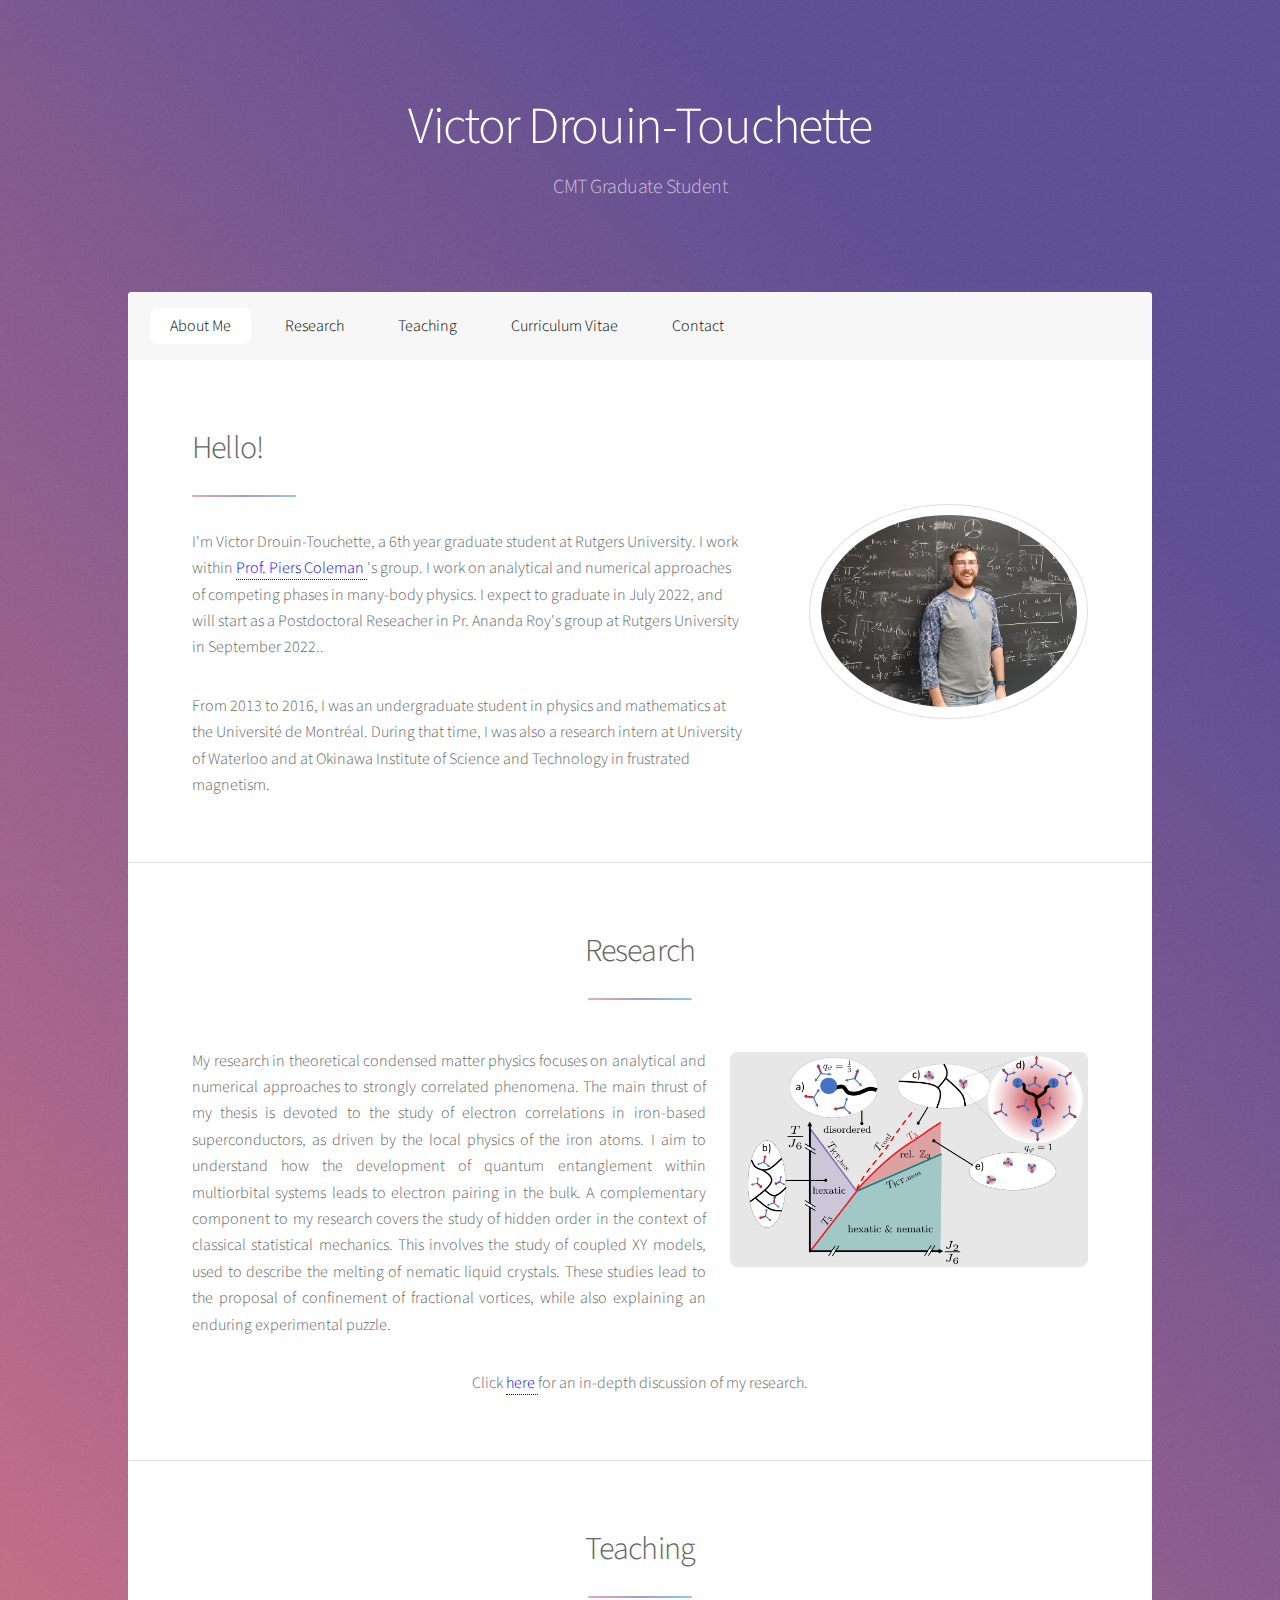
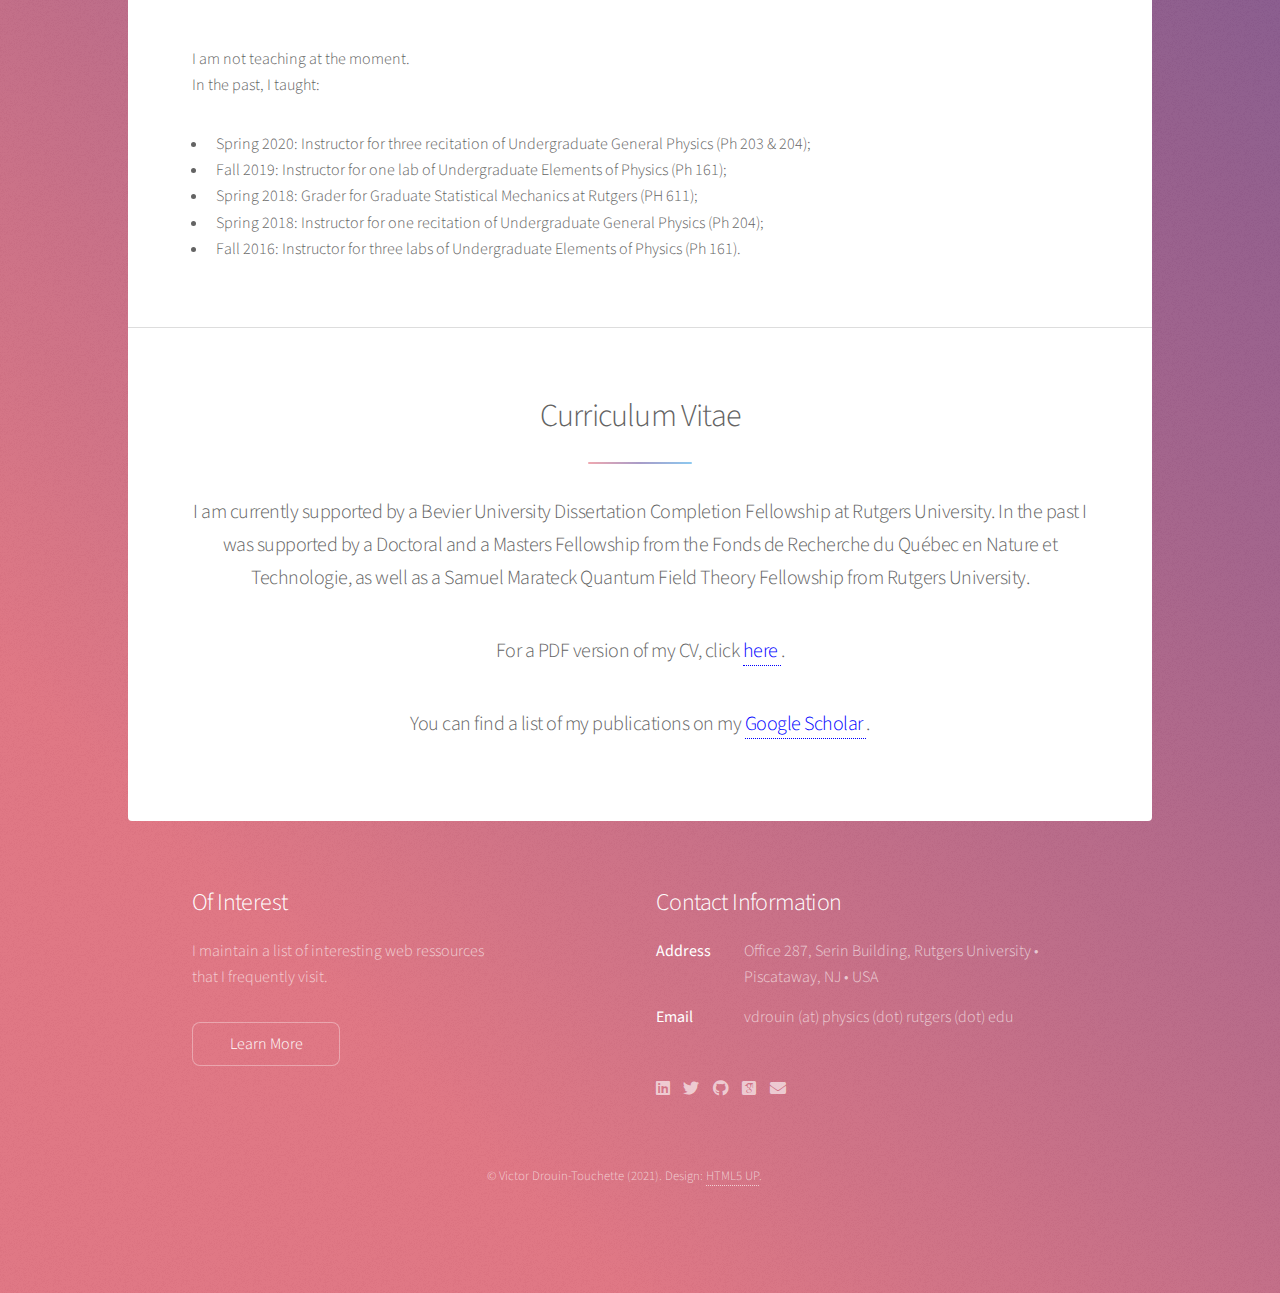
==== commit f778a13a: "update links" ====
--- a/index.html
+++ b/index.html
@@ -182,6 +182,7 @@
 							</dl>
 							<ul class="icons">
 								<li><a href="https://www.linkedin.com/in/victor-drouin-touchette-165030124/" class="icon brands fa-linkedin" style="color:inherit"><span class="label">Linkedin</span></a></li>
+								<li><a href="https://twitter.com/VictorDrouin2" class="icon brands fa-twitter" style="color:inherit"><span class="label">Twitter</span></a></li>
 								<li><a href="https://github.com/vdrouint" class="icon brands fa-github" style="color:inherit"><span class="label">Github</span></a></li>
 								<li><a href="http://scholar.google.com/citations?user=U_tTp8cAAAAJ&hl=en" class="ai ai-google-scholar-square" style="color:inherit;border-bottom:none"></a></li>
 								<li><a href="mailto: vdrouin@physics.rutgers.edu" class="icon solid fa-envelope" style="color:inherit"><span class="label">Email</span></a></li>
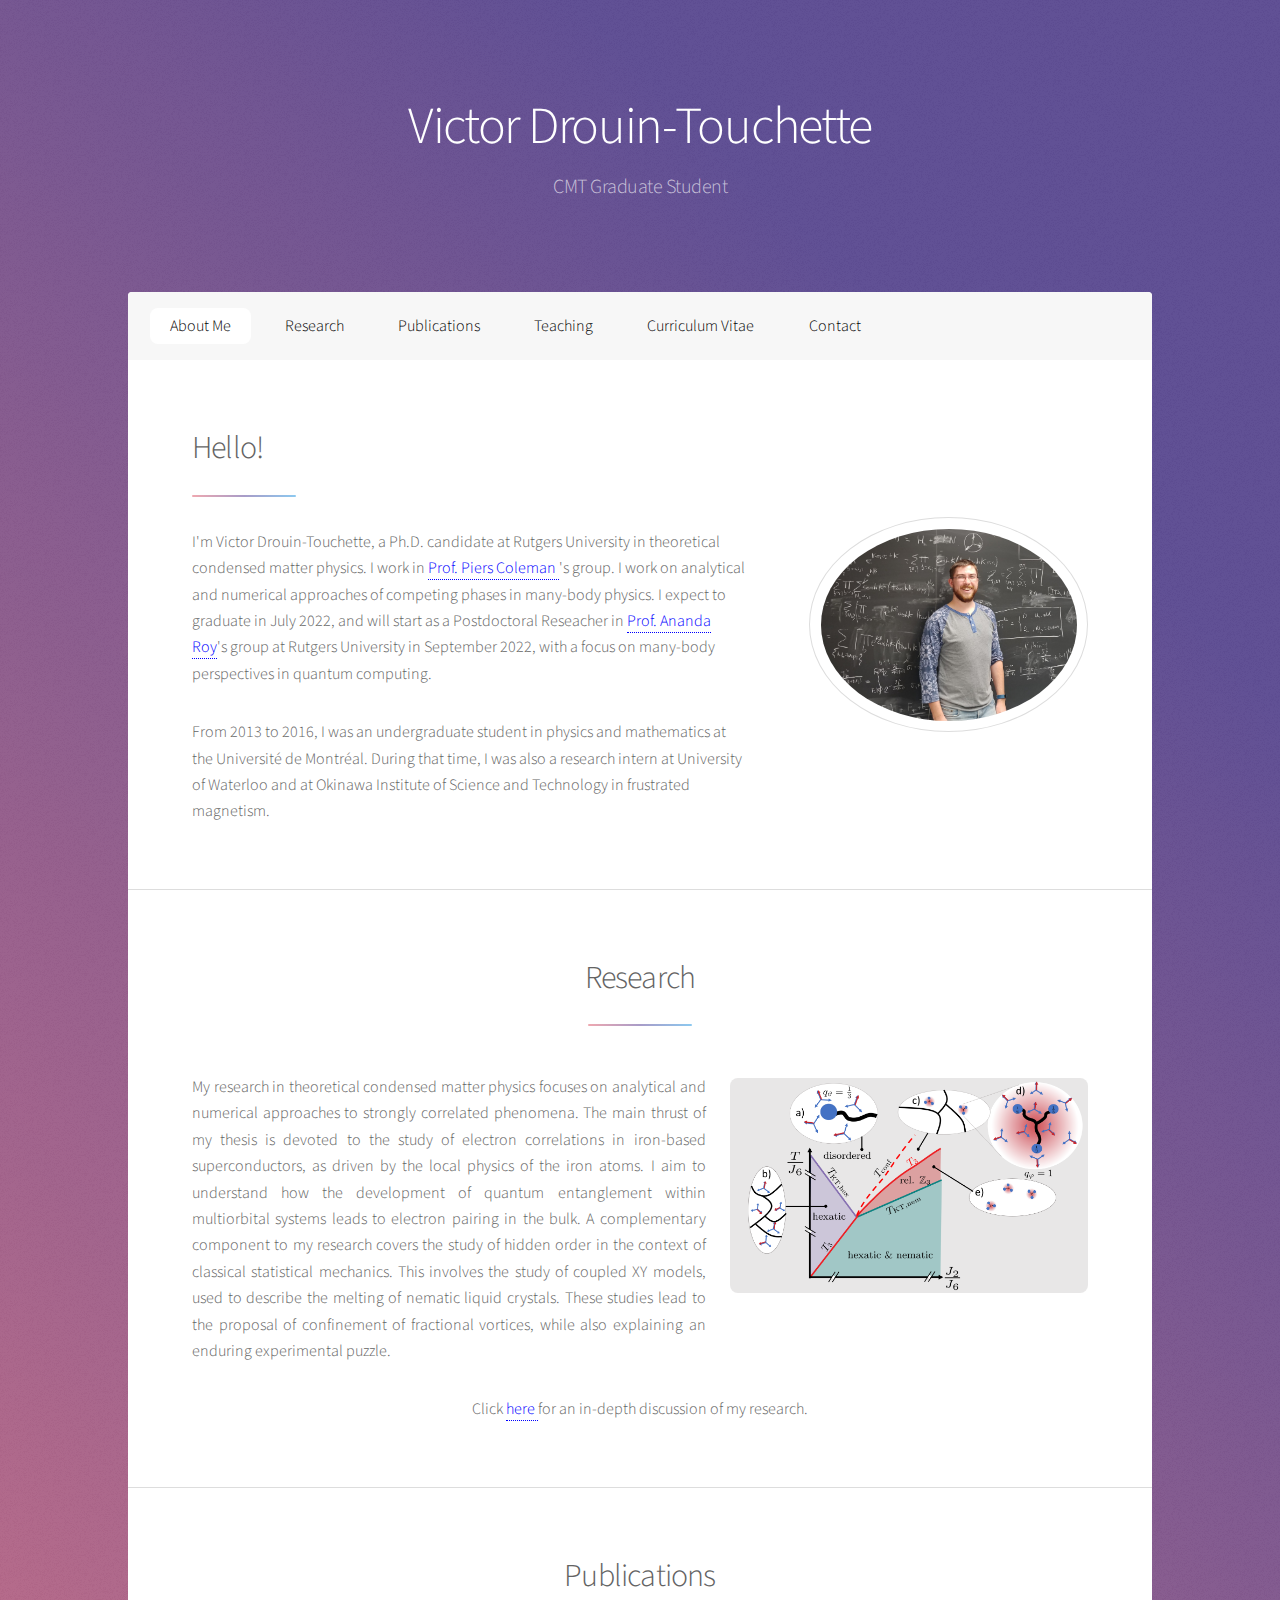
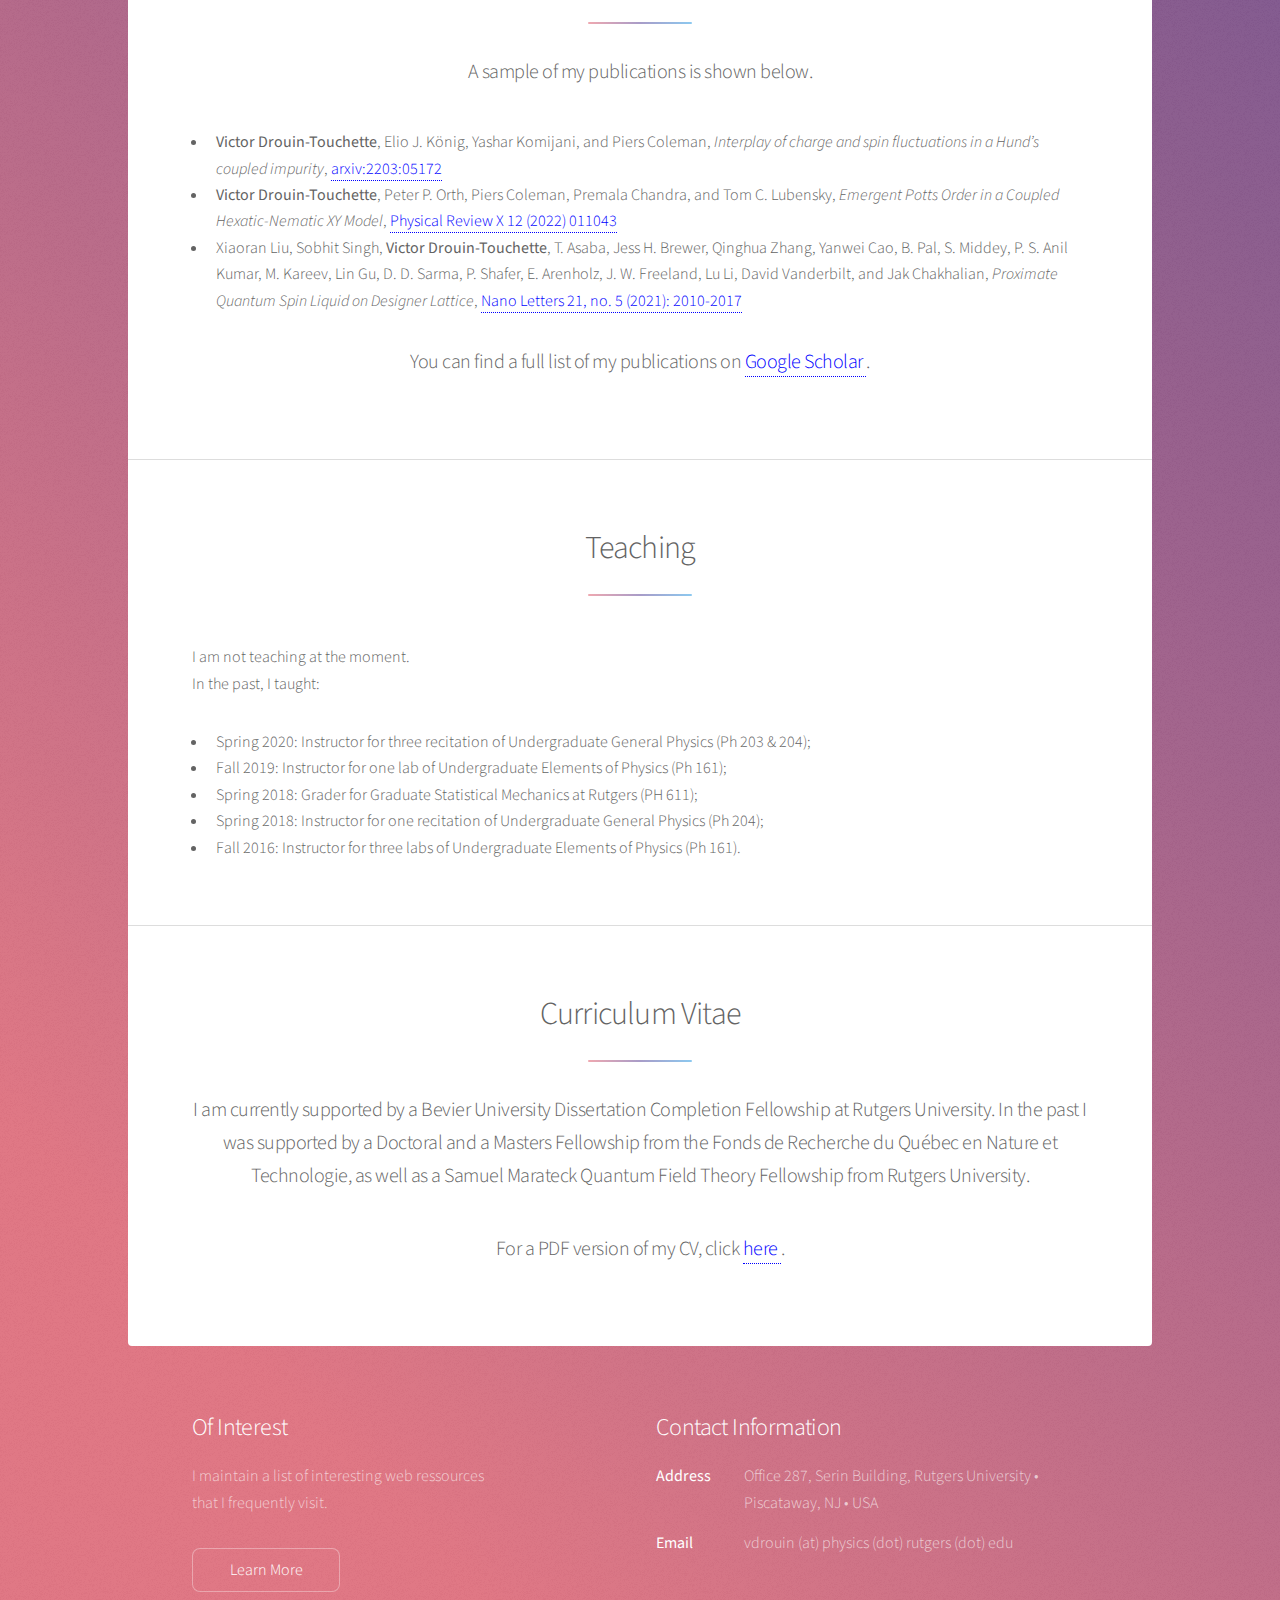
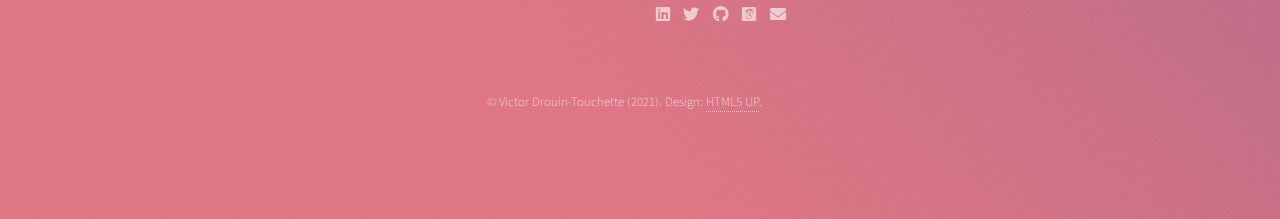
==== commit d9a9323a: "improved intro" ====
--- a/index.html
+++ b/index.html
@@ -30,8 +30,9 @@
 						<ul>
 							<li><a href="#intro" class="active" style="color:black">About Me</a></li>
 							<li><a href="#first" style="color:black">Research</a></li>
-							<li><a href="#second" style="color:black">Teaching</a></li>
-							<li><a href="#third" style="color:black">Curriculum Vitae</a></li>
+							<li><a href="#second" style="color:black">Publications</a></li>
+							<li><a href="#third" style="color:black">Teaching</a></li>
+							<li><a href="#fourth" style="color:black">Curriculum Vitae</a></li>
 							<li><a href="#cta" style="color:black">Contact</a></li>
 						</ul>
 					</nav>
@@ -46,7 +47,7 @@
 										<header class="major">
 											<h2>Hello!</h2>
 										</header>
-										<p>I'm Victor Drouin-Touchette, a 6th year graduate student at Rutgers University. I work within <a href="http://www.physics.rutgers.edu/~coleman/">Prof. Piers Coleman </a>'s group. I work on analytical and numerical approaches of competing phases in many-body physics. I expect to graduate in July 2022, and will start as a Postdoctoral Reseacher in Pr. Ananda Roy's group at Rutgers University in September 2022.. </p>
+										<p>I'm Victor Drouin-Touchette, a Ph.D. candidate at Rutgers University in theoretical condensed matter physics. I work in <a href="http://www.physics.rutgers.edu/~coleman/">Prof. Piers Coleman </a>'s group. I work on analytical and numerical approaches of competing phases in many-body physics. I expect to graduate in July 2022, and will start as a Postdoctoral Reseacher in <a href="https://sites.rutgers.edu/ananda-roy/">Prof. Ananda Roy</a>'s group at Rutgers University in September 2022, with a focus on many-body perspectives in quantum computing. </p>
 										<p>From 2013 to 2016, I was an undergraduate student in physics and mathematics at the Université de Montréal. During that time, I was also a research intern at University of Waterloo and at Okinawa Institute of Science and Technology in frustrated magnetism. </p>
 									</div>
 									<span class="image"><img src="images/img_vic2.jpg" alt="" /></span>
@@ -91,8 +92,31 @@
 							-->
 							</section>
 
+							<section id="second" class="main special">
+								<header class="major">
+									<h2>Publications</h2>
+									<p>A sample of my publications is shown below.</p>
+									<ul>
+								      <li> <strong>Victor Drouin-Touchette</strong>, Elio J. König, Yashar Komijani, and Piers Coleman, <em>Interplay of charge and spin fluctuations in a Hund’s coupled impurity</em>, <a href="https://arxiv.org/abs/2203.05172">arxiv:2203:05172</a></li>
+								      <li> <strong>Victor Drouin-Touchette</strong>, Peter P. Orth, Piers Coleman, Premala Chandra, and Tom C. Lubensky, <em>Emergent Potts Order in a Coupled Hexatic-Nematic XY Model</em>, <a href="https://journals.aps.org/prx/abstract/10.1103/PhysRevX.12.011043">Physical Review X 12 (2022) 011043</a></li>
+								      <li>Xiaoran Liu, Sobhit Singh, <strong>Victor Drouin-Touchette</strong>, T. Asaba, Jess H. Brewer, Qinghua Zhang, Yanwei Cao, B. Pal, S. Middey, P. S. Anil Kumar, M. Kareev, Lin Gu, D. D. Sarma, P. Shafer, E. Arenholz, J. W. Freeland, Lu Li, David Vanderbilt, and Jak Chakhalian, <em>Proximate Quantum Spin Liquid on Designer Lattice</em>, <a href="https://doi.org/10.1021/acs.nanolett.0c04498">Nano Letters 21, no. 5 (2021): 2010-2017</a></li>
+								    </ul>
+									<!-- <p>My publications are listed below.</p> -->
+
+									<p> You can find a full list of my publications on <a href="https://scholar.google.com/citations?user=U_tTp8cAAAAJ&hl=en">Google Scholar </a>. </p>
+								</header>
+								<!--
+								<footer class="major">
+									<ul class="actions special">
+										<li><a href="generic.html" class="button primary">Get Started</a></li>
+										<li><a href="generic.html" class="button">Learn More</a></li>
+									</ul>
+								</footer>
+								-->
+							</section>
+
 						<!-- Second Section -->
-							<section id="second" class="main special">
+							<section id="third" class="main special">
 								<header class="major">
 									<h2>Teaching</h2>
 								</header>
@@ -139,14 +163,13 @@
 							</section>
 
 						<!-- Get Started -->
-							<section id="third" class="main special">
+							<section id="fourth" class="main special">
 								<header class="major">
 									<h2>Curriculum Vitae</h2>
 									<p>I am currently supported by a Bevier University Dissertation Completion Fellowship at Rutgers University. In the past I was supported by a Doctoral and a Masters Fellowship from the Fonds de Recherche du Québec en Nature et Technologie, as well as a Samuel Marateck Quantum Field Theory Fellowship from Rutgers University.</p>
 									<p>For a PDF version of my CV, click <a href="documents/CV_full_3.pdf">here </a>. </p>
 									<!-- <p>My publications are listed below.</p> -->
 
-									<p> You can find a list of my publications on my <a href="https://scholar.google.com/citations?user=U_tTp8cAAAAJ&hl=en">Google Scholar </a>. </p>
 								</header>
 								<!--
 								<footer class="major">
@@ -157,6 +180,7 @@
 								</footer>
 								-->
 							</section>
+
 
 					</div>
 
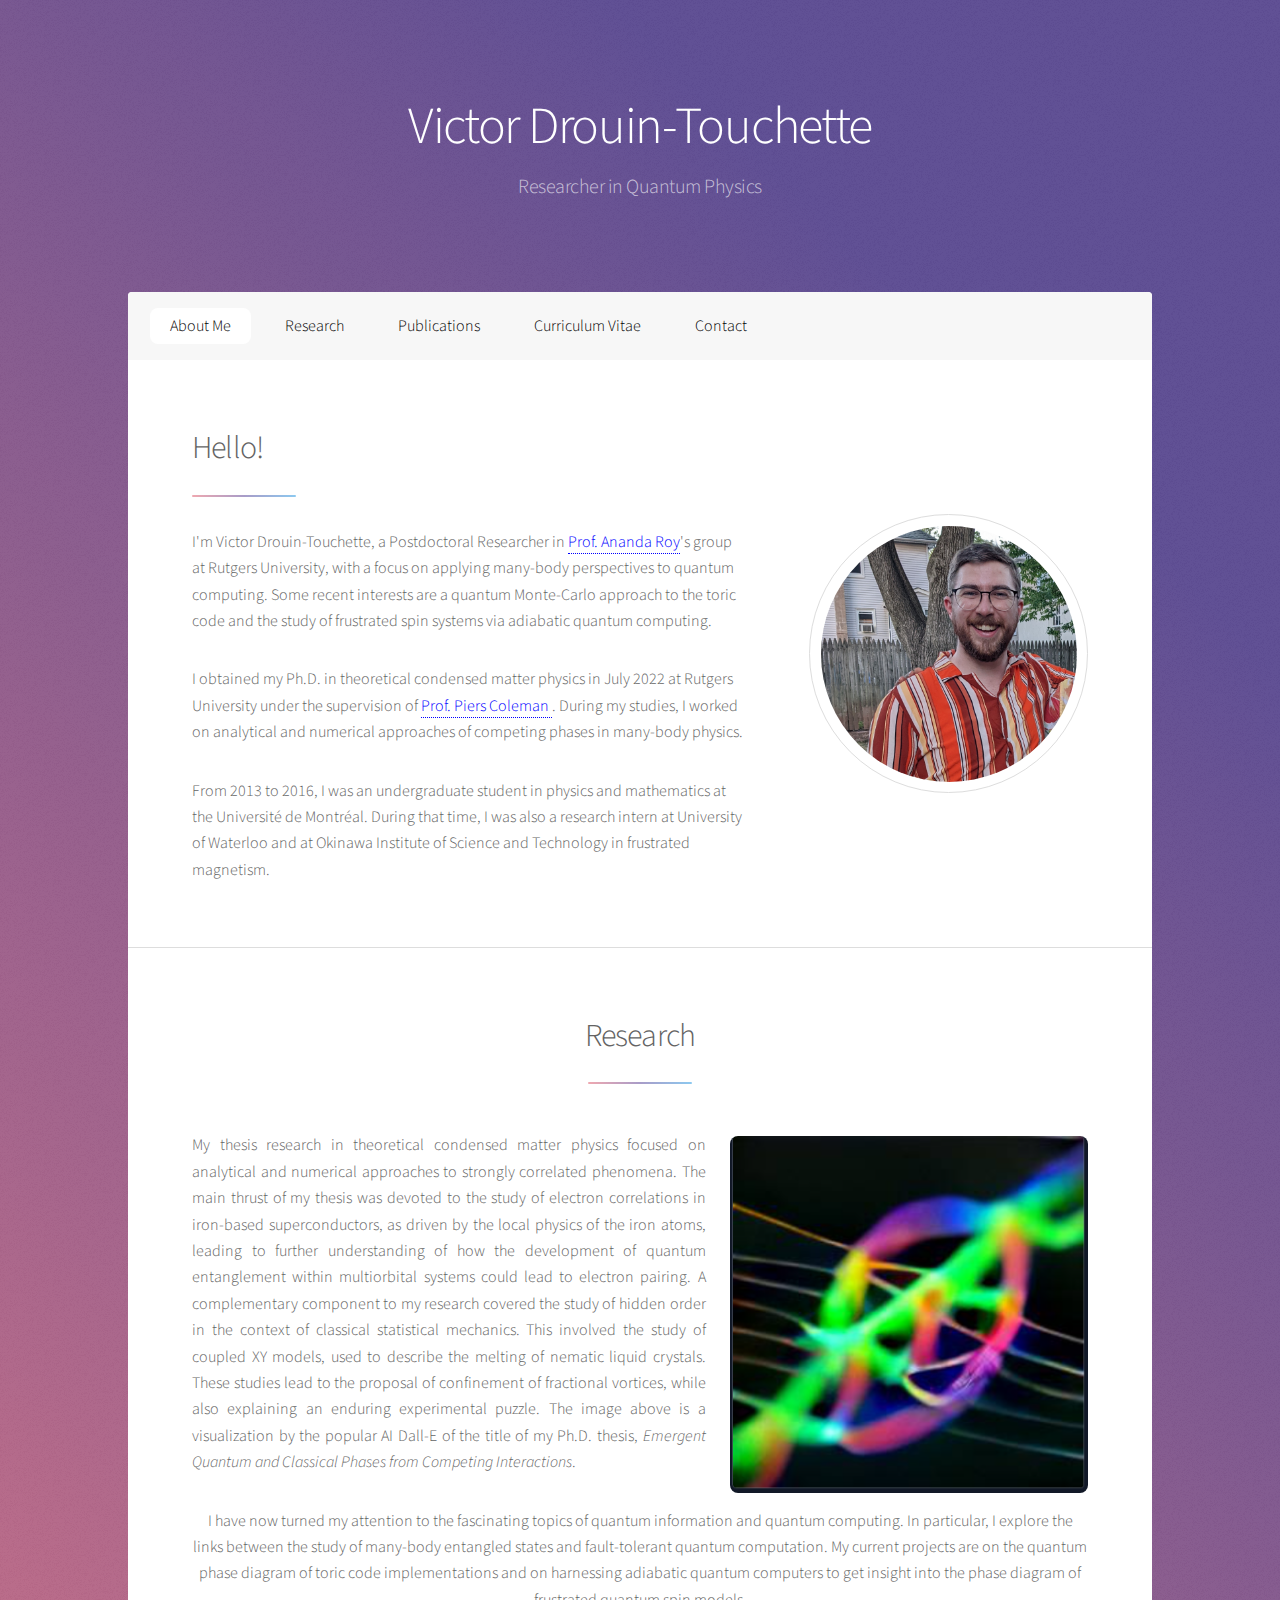
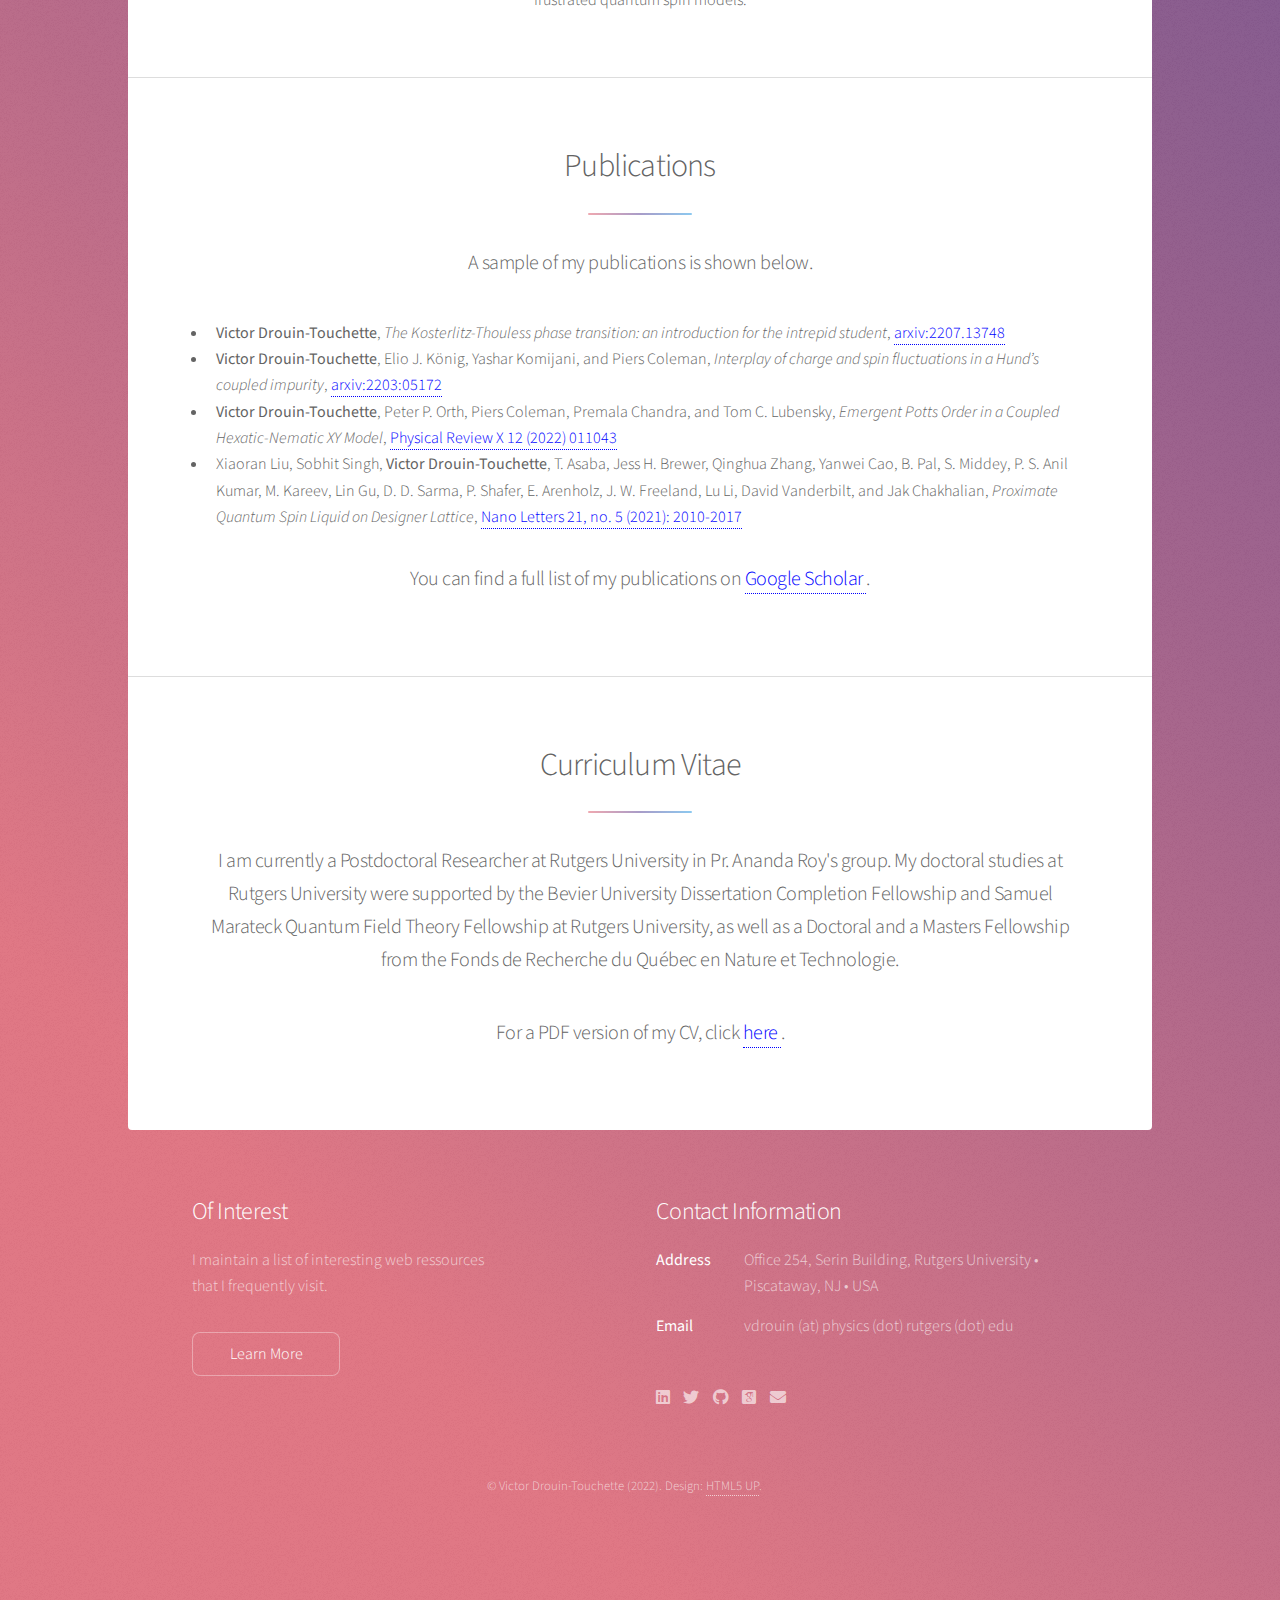
==== commit b4e28956: "new website" ====
--- a/index.html
+++ b/index.html
@@ -22,7 +22,7 @@
 					<header id="header" class="alt">
 						<!-- <span class="image avatar48"><img src="images/img_vic2.jpg" alt="" /></span> -->
 							<h1 id="title">Victor Drouin-Touchette</h1>
-							<p>CMT Graduate Student</p>
+							<p>Researcher in Quantum Physics</p>
 					</header>
 
 				<!-- Nav -->
@@ -31,7 +31,7 @@
 							<li><a href="#intro" class="active" style="color:black">About Me</a></li>
 							<li><a href="#first" style="color:black">Research</a></li>
 							<li><a href="#second" style="color:black">Publications</a></li>
-							<li><a href="#third" style="color:black">Teaching</a></li>
+							<!-- <li><a href="#third" style="color:black">Teaching</a></li> -->
 							<li><a href="#fourth" style="color:black">Curriculum Vitae</a></li>
 							<li><a href="#cta" style="color:black">Contact</a></li>
 						</ul>
@@ -47,10 +47,11 @@
 										<header class="major">
 											<h2>Hello!</h2>
 										</header>
-										<p>I'm Victor Drouin-Touchette, a Ph.D. candidate at Rutgers University in theoretical condensed matter physics. I work in <a href="http://www.physics.rutgers.edu/~coleman/">Prof. Piers Coleman </a>'s group. I work on analytical and numerical approaches of competing phases in many-body physics. I expect to graduate in July 2022, and will start as a Postdoctoral Reseacher in <a href="https://sites.rutgers.edu/ananda-roy/">Prof. Ananda Roy</a>'s group at Rutgers University in September 2022, with a focus on many-body perspectives in quantum computing. </p>
+										<p>I'm Victor Drouin-Touchette, a Postdoctoral Researcher in <a href="https://sites.rutgers.edu/ananda-roy/">Prof. Ananda Roy</a>'s group at Rutgers University, with a focus on applying many-body perspectives to quantum computing. Some recent interests are a quantum Monte-Carlo approach to the toric code and the study of frustrated spin systems via adiabatic quantum computing.</p>
+										<p> I obtained my Ph.D. in theoretical condensed matter physics in July 2022 at Rutgers University under the supervision of <a href="http://www.physics.rutgers.edu/~coleman/">Prof. Piers Coleman </a>. During my studies, I worked on analytical and numerical approaches of competing phases in many-body physics. </p>
 										<p>From 2013 to 2016, I was an undergraduate student in physics and mathematics at the Université de Montréal. During that time, I was also a research intern at University of Waterloo and at Okinawa Institute of Science and Technology in frustrated magnetism. </p>
 									</div>
-									<span class="image"><img src="images/img_vic2.jpg" alt="" /></span>
+									<span class="image"><img src="images/img_vic3.jpg" alt="" /></span>
 								</div>
 							</section>
 
@@ -60,10 +61,11 @@
 									<h2>Research</h2>
 								</header>
 
-								<span class="image right"><img src="images/imgEPotts2.png" alt="" /></span>
-
-								<p class="content">My research in theoretical condensed matter physics focuses on analytical and numerical approaches to strongly correlated phenomena. The main thrust of my thesis is devoted to the study of electron correlations in iron-based superconductors, as driven by the local physics of the iron atoms. I aim to understand how the development of quantum entanglement within multiorbital systems leads to electron pairing in the bulk.  A complementary component to my research covers the study of hidden order in the context of classical statistical mechanics. This involves the study of coupled XY models, used to describe the melting of nematic liquid crystals. These studies lead to the proposal of confinement of fractional vortices, while also explaining an enduring experimental puzzle. </p>
-								<p>Click <a href="research.html">here </a> for an in-depth discussion of my research.</p>
+								<span class="image right"><img src="images/dall-e-title.png" alt="" /></span>
+
+								<p class="content">My thesis research in theoretical condensed matter physics focused on analytical and numerical approaches to strongly correlated phenomena. The main thrust of my thesis was devoted to the study of electron correlations in iron-based superconductors, as driven by the local physics of the iron atoms, leading to further understanding of how the development of quantum entanglement within multiorbital systems could lead to electron pairing.  A complementary component to my research covered the study of hidden order in the context of classical statistical mechanics. This involved the study of coupled XY models, used to describe the melting of nematic liquid crystals. These studies lead to the proposal of confinement of fractional vortices, while also explaining an enduring experimental puzzle. The image above is a visualization by the popular AI Dall-E of the title of my Ph.D. thesis, <em>Emergent Quantum and Classical Phases from Competing Interactions</em>.</p>
+								<p>I have now turned my attention to the fascinating topics of quantum information and quantum computing. In particular, I explore the links between the study of many-body entangled states and fault-tolerant quantum computation. My current projects are on the quantum phase diagram of toric code implementations and on harnessing adiabatic quantum computers to get insight into the phase diagram of frustrated quantum spin models.</p>
+								<!-- <p>Click <a href="research.html">here </a> for an in-depth discussion of my research.</p> -->
 
 								<!--
 								<ul class="features">
@@ -97,6 +99,7 @@
 									<h2>Publications</h2>
 									<p>A sample of my publications is shown below.</p>
 									<ul>
+									  <li> <strong>Victor Drouin-Touchette</strong>, <em>The Kosterlitz-Thouless phase transition: an introduction for the intrepid student</em>, <a href="https://arxiv.org/abs/2207.13748">arxiv:2207.13748</a></li>
 								      <li> <strong>Victor Drouin-Touchette</strong>, Elio J. König, Yashar Komijani, and Piers Coleman, <em>Interplay of charge and spin fluctuations in a Hund’s coupled impurity</em>, <a href="https://arxiv.org/abs/2203.05172">arxiv:2203:05172</a></li>
 								      <li> <strong>Victor Drouin-Touchette</strong>, Peter P. Orth, Piers Coleman, Premala Chandra, and Tom C. Lubensky, <em>Emergent Potts Order in a Coupled Hexatic-Nematic XY Model</em>, <a href="https://journals.aps.org/prx/abstract/10.1103/PhysRevX.12.011043">Physical Review X 12 (2022) 011043</a></li>
 								      <li>Xiaoran Liu, Sobhit Singh, <strong>Victor Drouin-Touchette</strong>, T. Asaba, Jess H. Brewer, Qinghua Zhang, Yanwei Cao, B. Pal, S. Middey, P. S. Anil Kumar, M. Kareev, Lin Gu, D. D. Sarma, P. Shafer, E. Arenholz, J. W. Freeland, Lu Li, David Vanderbilt, and Jak Chakhalian, <em>Proximate Quantum Spin Liquid on Designer Lattice</em>, <a href="https://doi.org/10.1021/acs.nanolett.0c04498">Nano Letters 21, no. 5 (2021): 2010-2017</a></li>
@@ -116,34 +119,13 @@
 							</section>
 
 						<!-- Second Section -->
+						<!--
 							<section id="third" class="main special">
 								<header class="major">
 									<h2>Teaching</h2>
 								</header>
-								<!--
-								<ul class="statistics">
-									<li class="style1">
-										<span class="icon solid fa-code-branch"></span>
-										<strong>5,120</strong> Etiam
-									</li>
-									<li class="style2">
-										<span class="icon fa-folder-open"></span>
-										<strong>8,192</strong> Magna
-									</li>
-									<li class="style3">
-										<span class="icon solid fa-signal"></span>
-										<strong>2,048</strong> Tempus
-									</li>
-									<li class="style4">
-										<span class="icon solid fa-laptop"></span>
-										<strong>4,096</strong> Aliquam
-									</li>
-									<li class="style5">
-										<span class="icon fa-gem"></span>
-										<strong>1,024</strong> Nullam
-									</li>
-								</ul>
-								-->
+								
+								
 								<p class="content">I am not teaching at the moment.<br />
 								 In the past, I taught:</p>
 							    <ul>
@@ -153,21 +135,19 @@
 							      <li>Spring 2018: Instructor for one recitation of Undergraduate General Physics (Ph 204);</li>
 							      <li>Fall 2016: Instructor for three labs of Undergraduate Elements of Physics (Ph 161).</li>
 							    </ul>
-							    <!--
-								<footer class="major">
-									<ul class="actions special">
-										<li><a href="generic.html" class="button">Learn More</a></li>
-									</ul>
-								</footer>
-							-->
-							</section>
+								
+								
+							</section> 
+						-->
 
 						<!-- Get Started -->
 							<section id="fourth" class="main special">
 								<header class="major">
 									<h2>Curriculum Vitae</h2>
-									<p>I am currently supported by a Bevier University Dissertation Completion Fellowship at Rutgers University. In the past I was supported by a Doctoral and a Masters Fellowship from the Fonds de Recherche du Québec en Nature et Technologie, as well as a Samuel Marateck Quantum Field Theory Fellowship from Rutgers University.</p>
-									<p>For a PDF version of my CV, click <a href="documents/CV_full_3.pdf">here </a>. </p>
+									<font size="-0.5">
+									<p>I am currently a Postdoctoral Researcher at Rutgers University in Pr. Ananda Roy's group. My doctoral studies at Rutgers University were supported by the Bevier University Dissertation Completion Fellowship and Samuel Marateck Quantum Field Theory Fellowship at Rutgers University, as well as a Doctoral and a Masters Fellowship from the Fonds de Recherche du Québec en Nature et Technologie.</p>
+									<p>For a PDF version of my CV, click <a href="documents/cv_recent_2022.pdf">here </a>. </p>
+									</font>
 									<!-- <p>My publications are listed below.</p> -->
 
 								</header>
@@ -198,7 +178,7 @@
 							<h2>Contact Information</h2>
 							<dl class="alt">
 								<dt>Address</dt>
-								<dd>Office 287, Serin Building, Rutgers University &bull; Piscataway, NJ &bull; USA</dd>
+								<dd>Office 254, Serin Building, Rutgers University &bull; Piscataway, NJ &bull; USA</dd>
 								<!-- <dt>Phone</dt>
 								<dd>(000) 000-0000 x 0000</dd> -->
 								<dt>Email</dt>
@@ -212,7 +192,7 @@
 								<li><a href="mailto: vdrouin@physics.rutgers.edu" class="icon solid fa-envelope" style="color:inherit"><span class="label">Email</span></a></li>
 							</ul>
 						</section>
-						<p class="copyright">&copy; Victor Drouin-Touchette (2021). Design: <a href="https://html5up.net" style="color:inherit">HTML5 UP</a>.</p>
+						<p class="copyright">&copy; Victor Drouin-Touchette (2022). Design: <a href="https://html5up.net" style="color:inherit">HTML5 UP</a>.</p>
 					</footer>
 
 			</div>
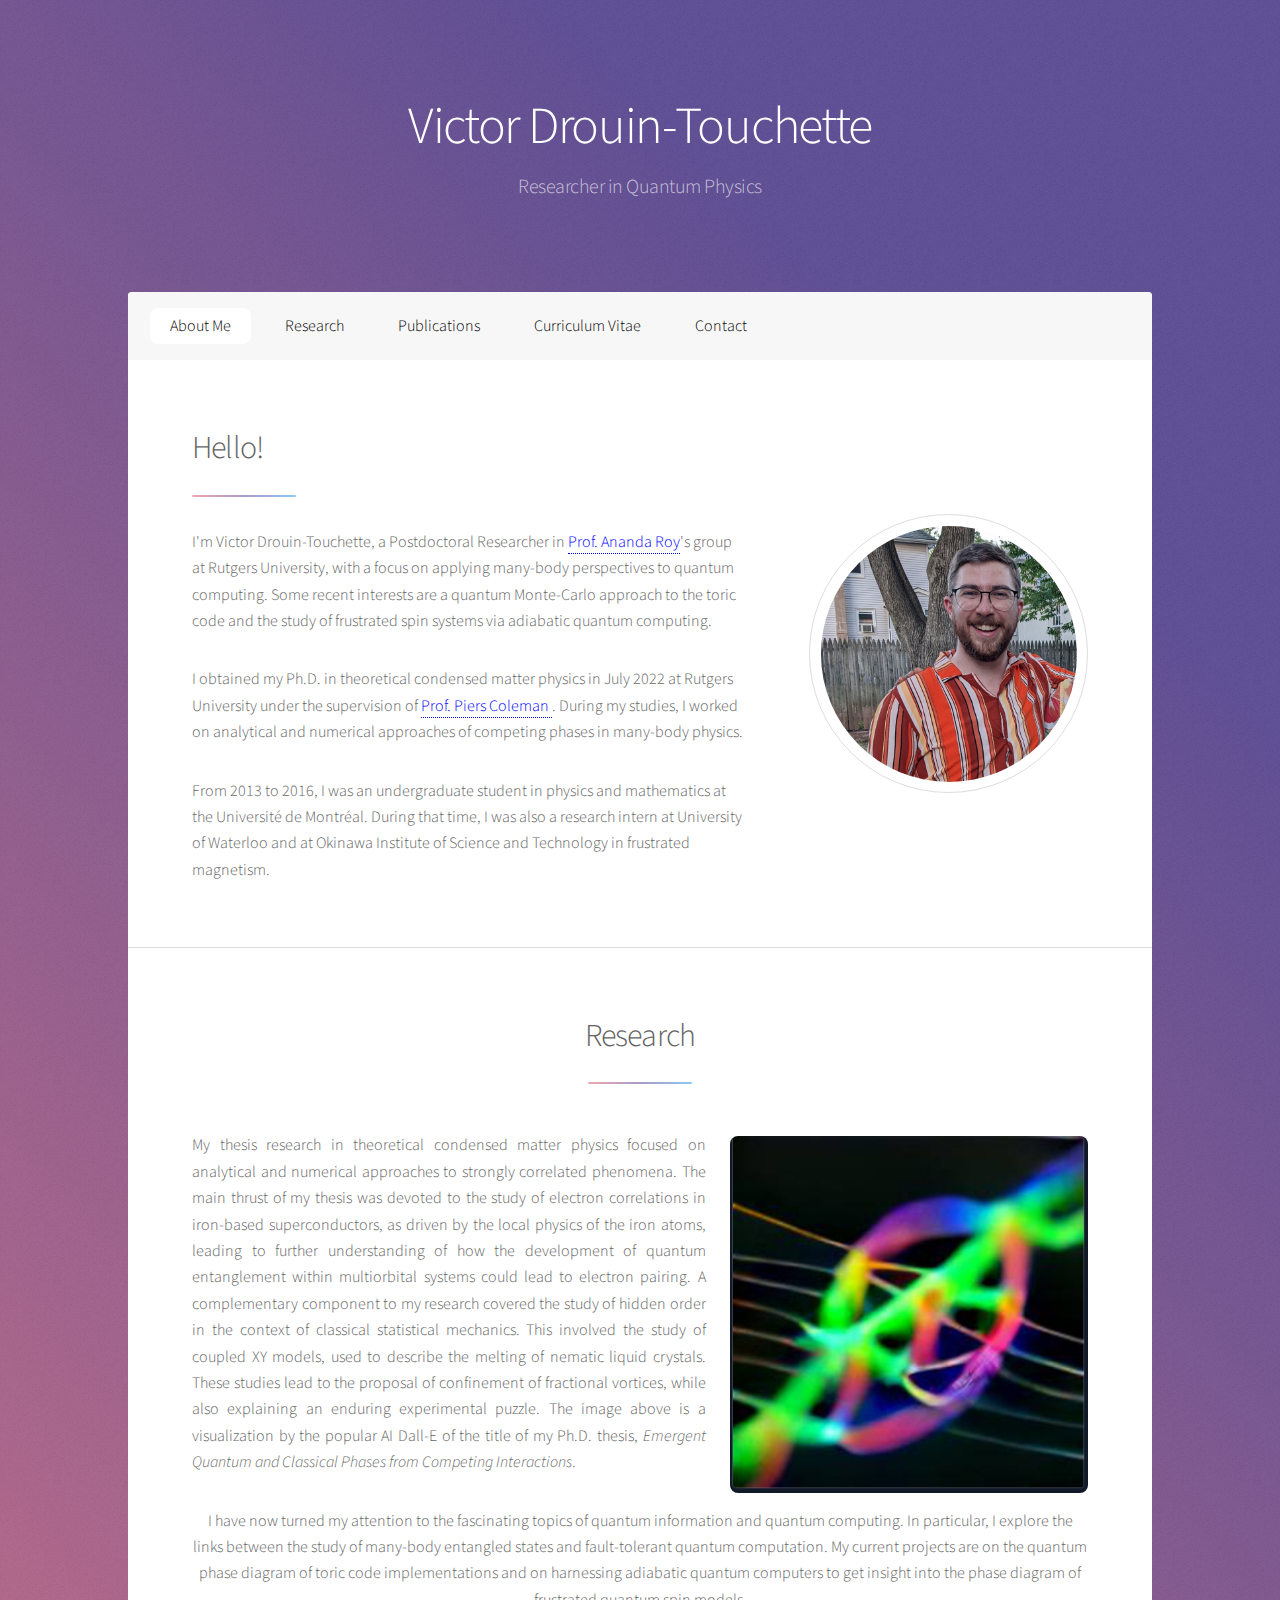
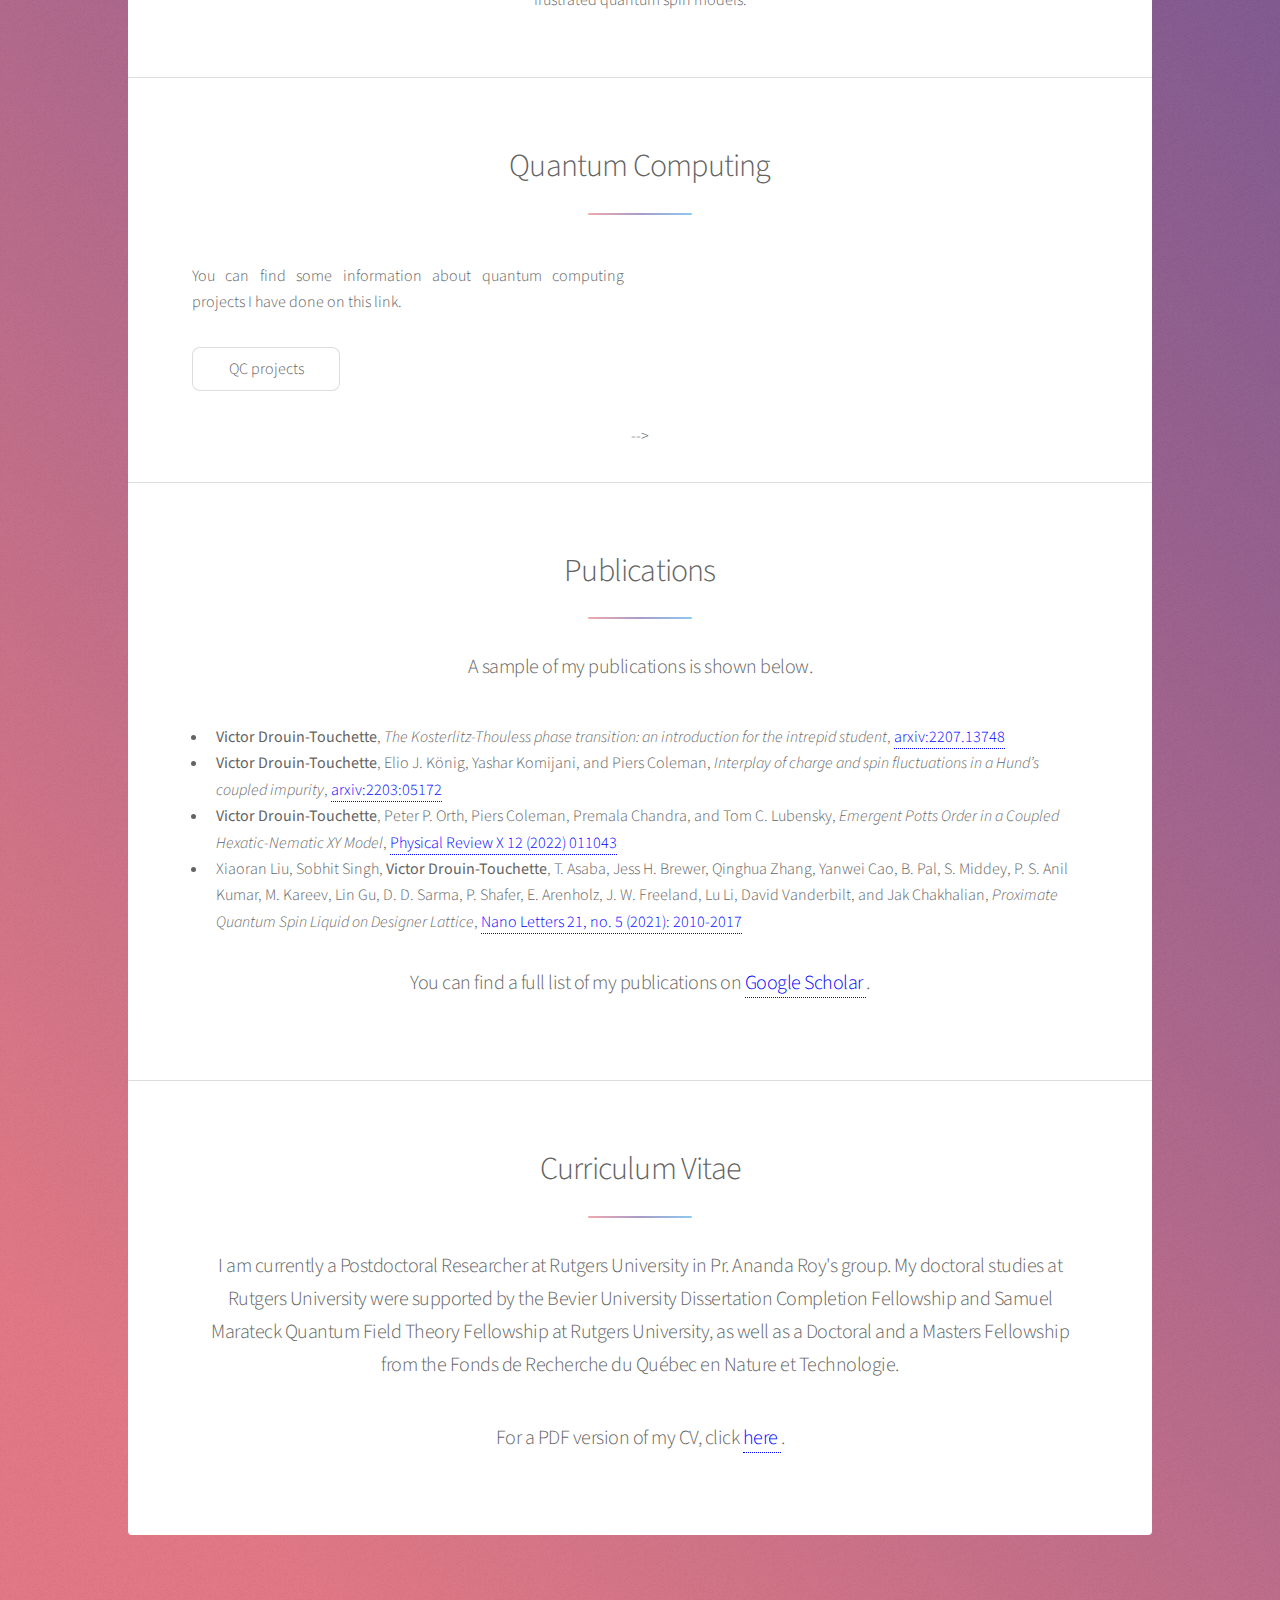
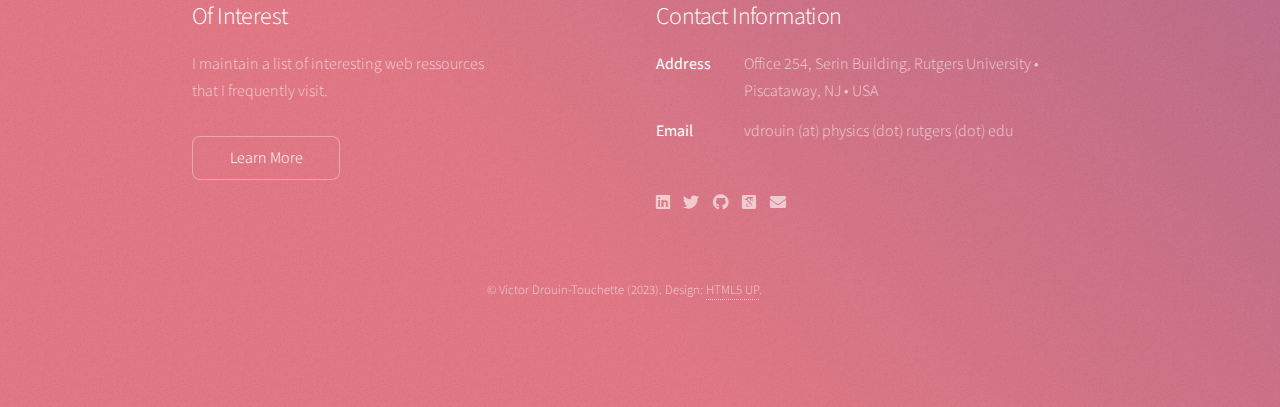
==== commit 85ba4da3: "Improved links" ====
--- a/index.html
+++ b/index.html
@@ -91,6 +91,19 @@
 										<li><a href="generic.html" class="button">Learn More</a></li>
 									</ul>
 								</footer>
+							-->
+							</section>
+
+							<section id="first" class="main special">
+								<header class="major">
+									<h2>Quantum Computing</h2>
+								</header>
+
+								<p class="content">You can find some information about quantum computing projects I have done on this link. </p>
+								<ul class="actions">
+									<li><a href="qc-projects.html" class="button">QC projects</a></li>
+								</ul>
+
 							-->
 							</section>
 
@@ -192,7 +205,7 @@
 								<li><a href="mailto: vdrouin@physics.rutgers.edu" class="icon solid fa-envelope" style="color:inherit"><span class="label">Email</span></a></li>
 							</ul>
 						</section>
-						<p class="copyright">&copy; Victor Drouin-Touchette (2022). Design: <a href="https://html5up.net" style="color:inherit">HTML5 UP</a>.</p>
+						<p class="copyright">&copy; Victor Drouin-Touchette (2023). Design: <a href="https://html5up.net" style="color:inherit">HTML5 UP</a>.</p>
 					</footer>
 
 			</div>
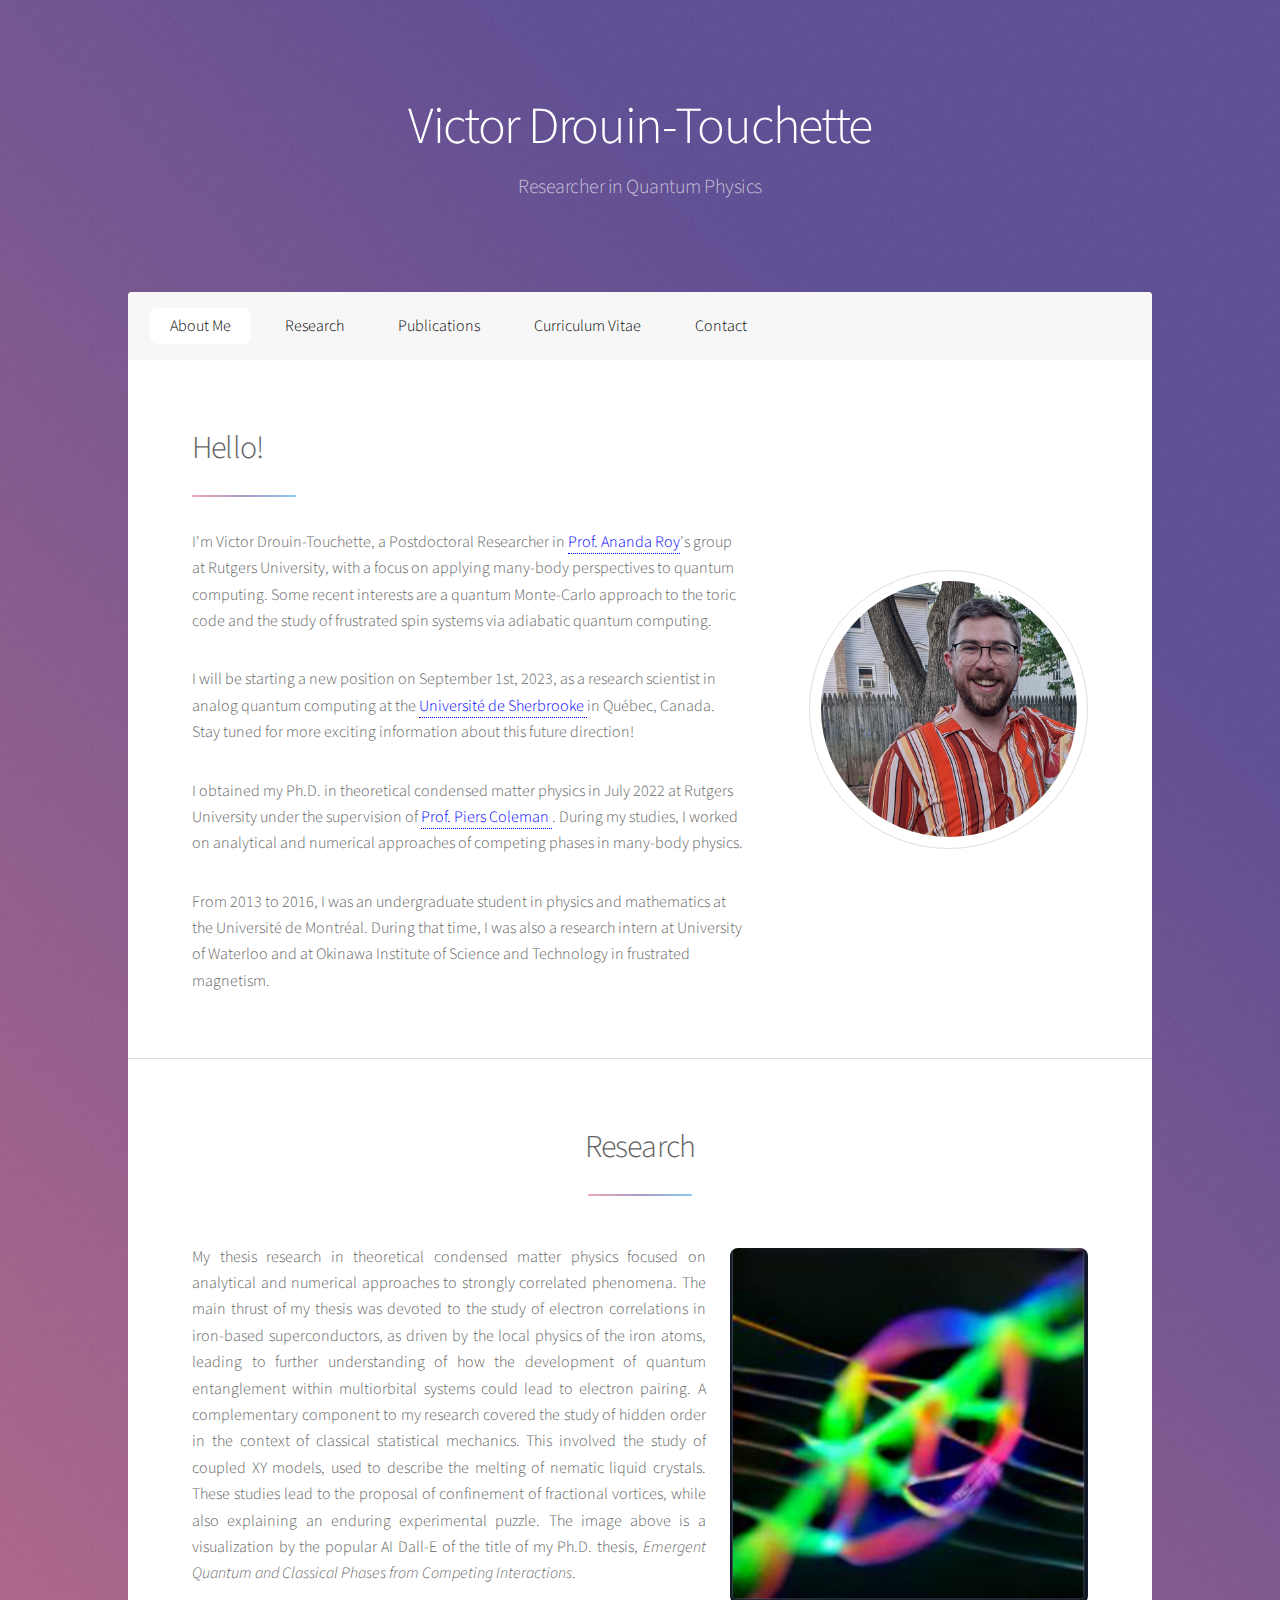
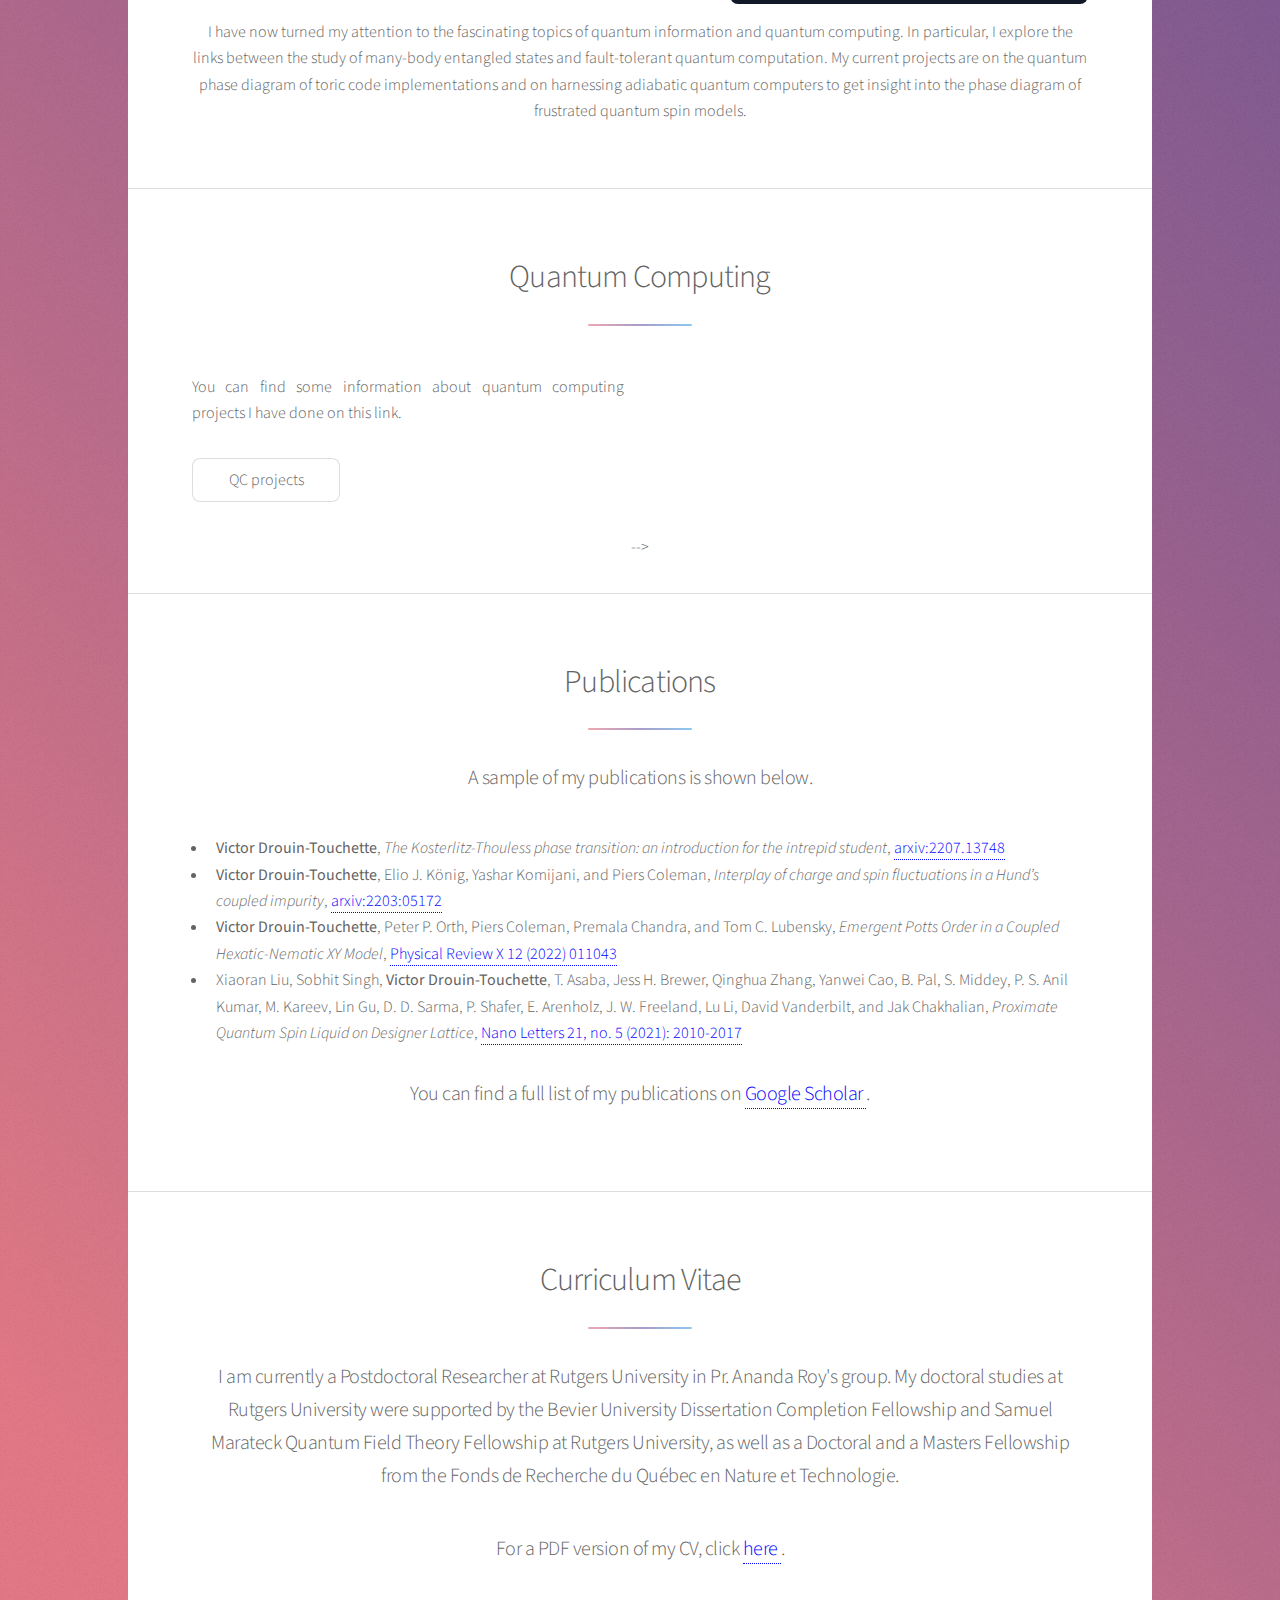
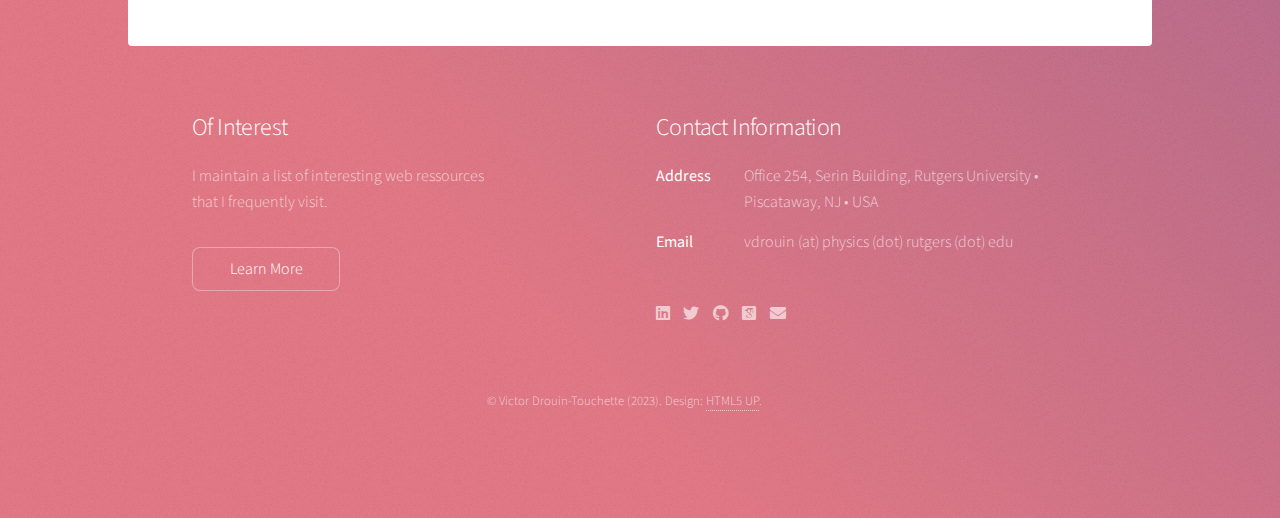
==== commit 0453c823: "update" ====
--- a/index.html
+++ b/index.html
@@ -48,6 +48,7 @@
 											<h2>Hello!</h2>
 										</header>
 										<p>I'm Victor Drouin-Touchette, a Postdoctoral Researcher in <a href="https://sites.rutgers.edu/ananda-roy/">Prof. Ananda Roy</a>'s group at Rutgers University, with a focus on applying many-body perspectives to quantum computing. Some recent interests are a quantum Monte-Carlo approach to the toric code and the study of frustrated spin systems via adiabatic quantum computing.</p>
+										<p>I will be starting a new position on September 1st, 2023, as a research scientist in analog quantum computing at the <a href="https://www.usherbrooke.ca/iq/en/"> Université de Sherbrooke </a> in Québec, Canada. Stay tuned for more exciting information about this future direction!</p>
 										<p> I obtained my Ph.D. in theoretical condensed matter physics in July 2022 at Rutgers University under the supervision of <a href="http://www.physics.rutgers.edu/~coleman/">Prof. Piers Coleman </a>. During my studies, I worked on analytical and numerical approaches of competing phases in many-body physics. </p>
 										<p>From 2013 to 2016, I was an undergraduate student in physics and mathematics at the Université de Montréal. During that time, I was also a research intern at University of Waterloo and at Okinawa Institute of Science and Technology in frustrated magnetism. </p>
 									</div>
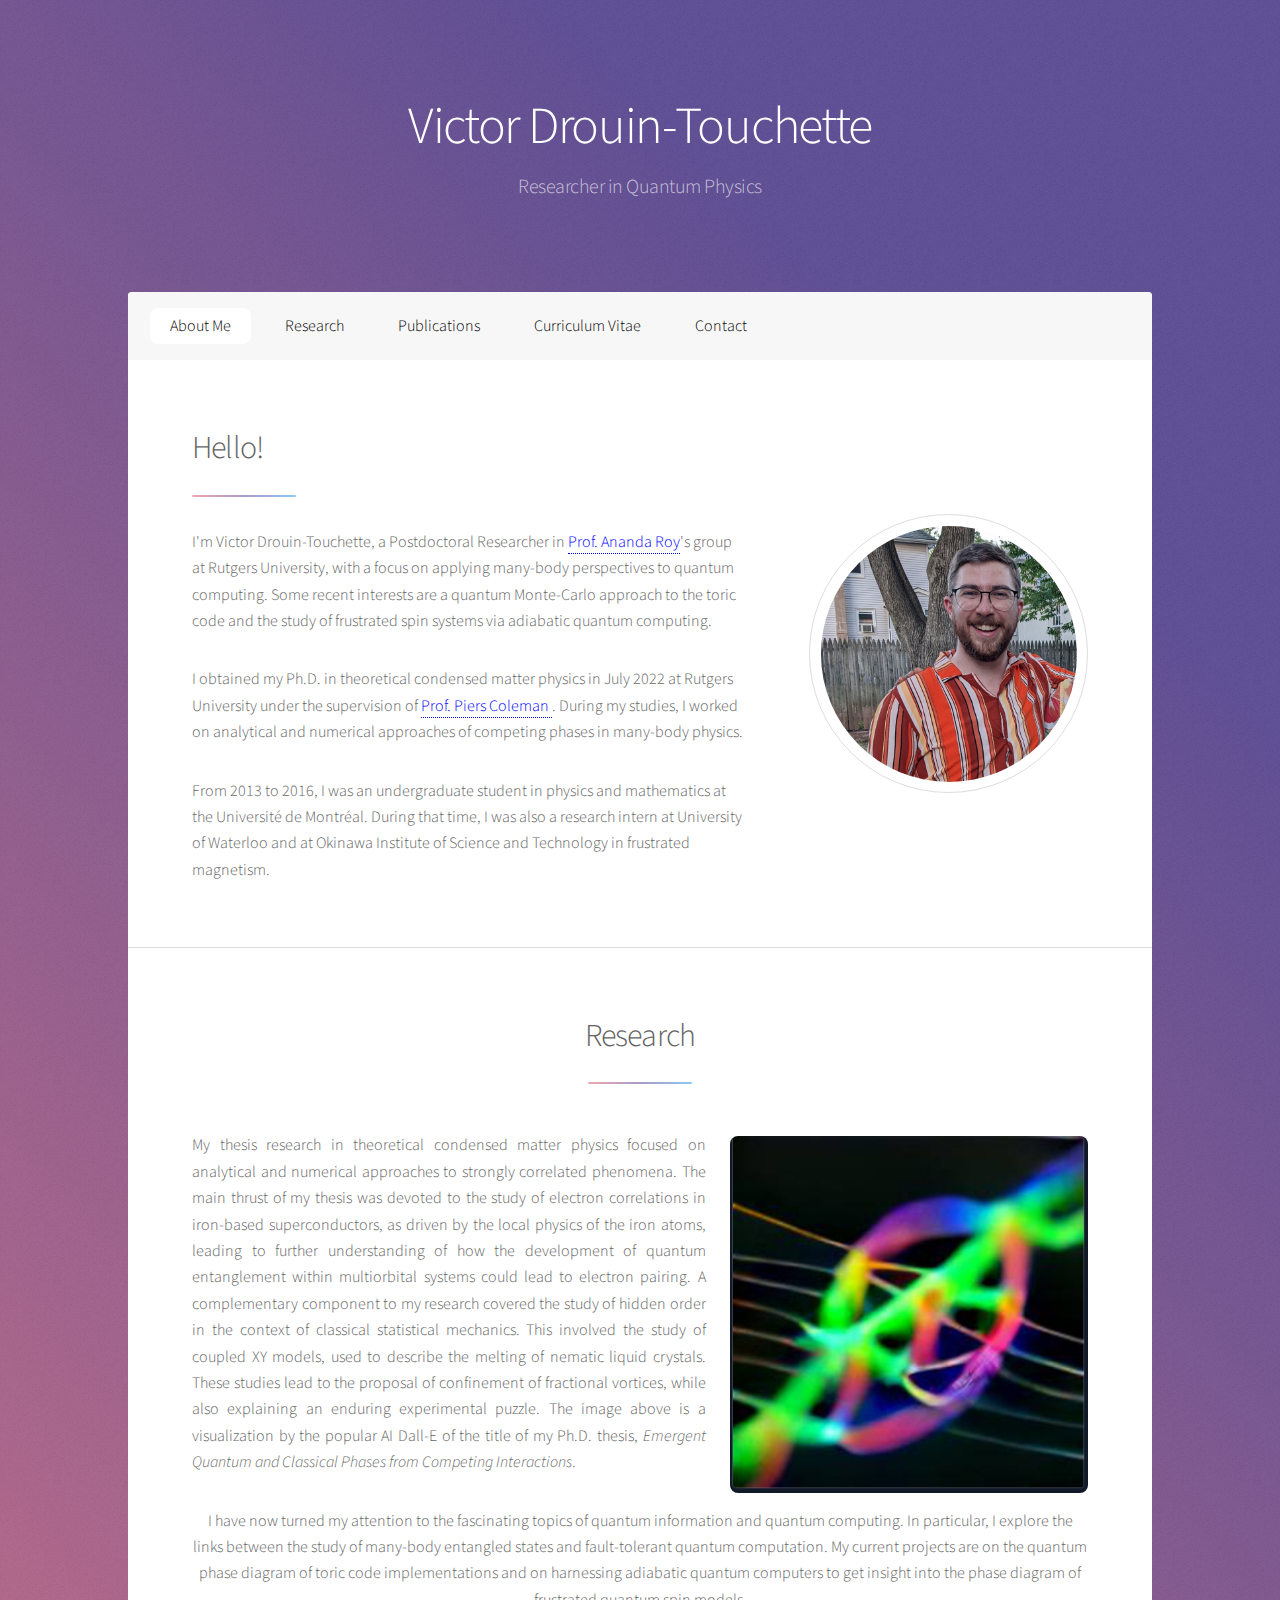
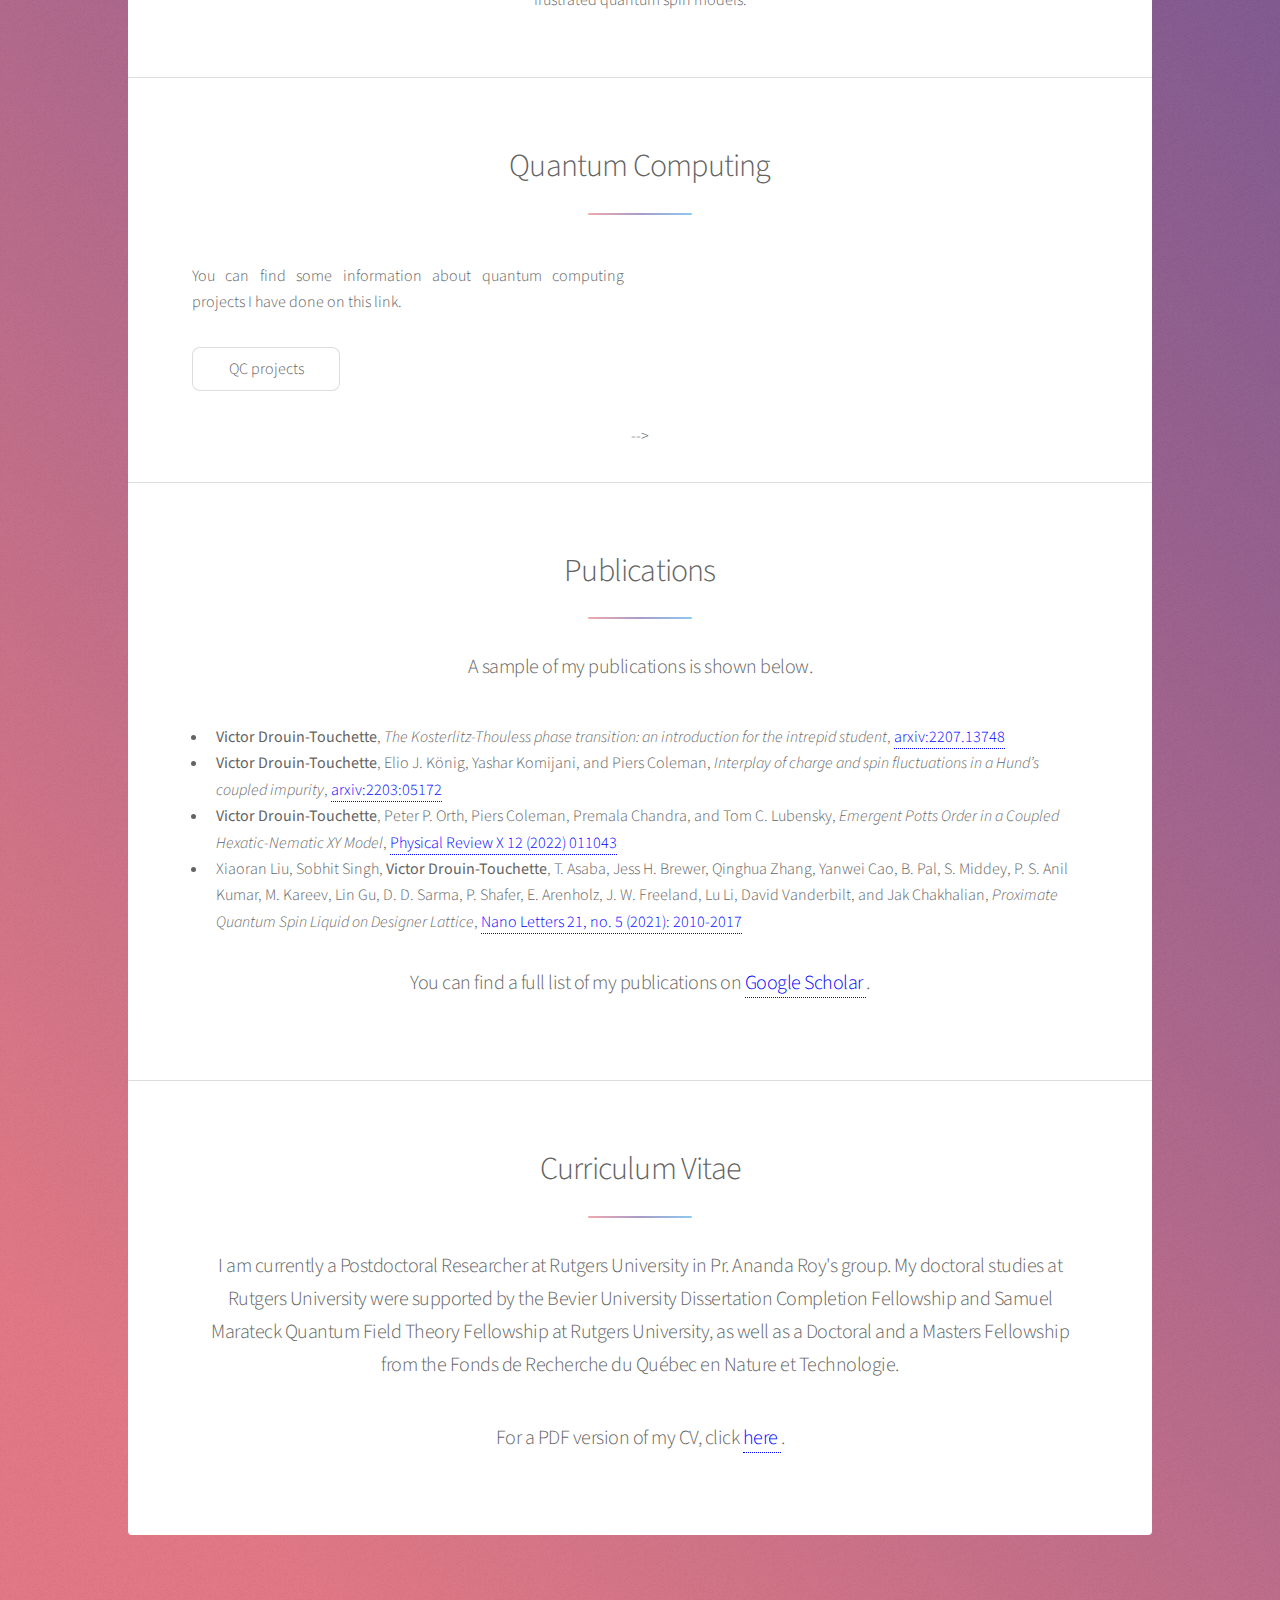
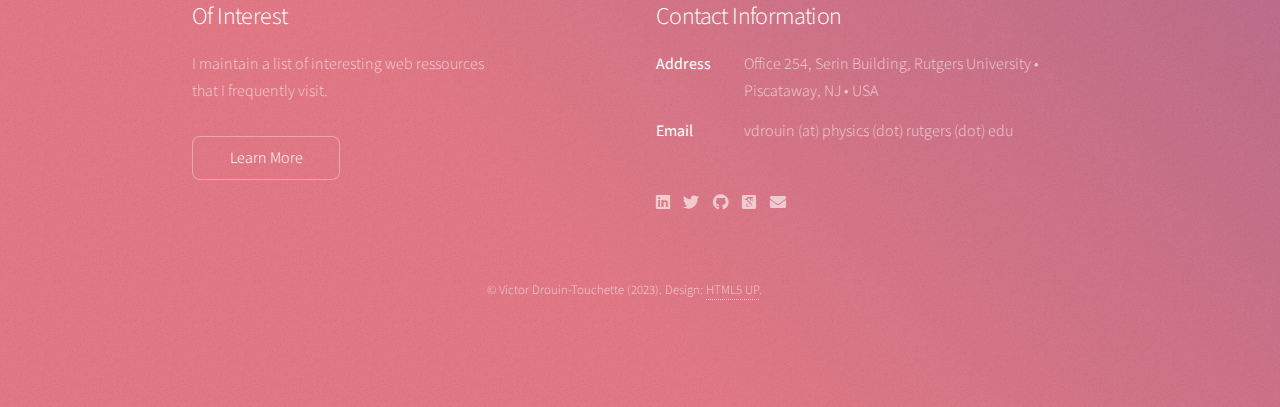
==== commit b14c89e5: "Update index.html" ====
--- a/index.html
+++ b/index.html
@@ -48,7 +48,7 @@
 											<h2>Hello!</h2>
 										</header>
 										<p>I'm Victor Drouin-Touchette, a Postdoctoral Researcher in <a href="https://sites.rutgers.edu/ananda-roy/">Prof. Ananda Roy</a>'s group at Rutgers University, with a focus on applying many-body perspectives to quantum computing. Some recent interests are a quantum Monte-Carlo approach to the toric code and the study of frustrated spin systems via adiabatic quantum computing.</p>
-										<p>I will be starting a new position on September 1st, 2023, as a research scientist in analog quantum computing at the <a href="https://www.usherbrooke.ca/iq/en/"> Université de Sherbrooke </a> in Québec, Canada. Stay tuned for more exciting information about this future direction!</p>
+<!-- 										<p>I will be starting a new position on September 1st, 2023, as a research scientist in analog quantum computing at the <a href="https://www.usherbrooke.ca/iq/en/"> Université de Sherbrooke </a> in Québec, Canada. Stay tuned for more exciting information about this future direction!</p> -->
 										<p> I obtained my Ph.D. in theoretical condensed matter physics in July 2022 at Rutgers University under the supervision of <a href="http://www.physics.rutgers.edu/~coleman/">Prof. Piers Coleman </a>. During my studies, I worked on analytical and numerical approaches of competing phases in many-body physics. </p>
 										<p>From 2013 to 2016, I was an undergraduate student in physics and mathematics at the Université de Montréal. During that time, I was also a research intern at University of Waterloo and at Okinawa Institute of Science and Technology in frustrated magnetism. </p>
 									</div>
@@ -221,4 +221,4 @@
 			<script src="assets/js/main.js"></script>
 
 	</body>
-</html>+</html>
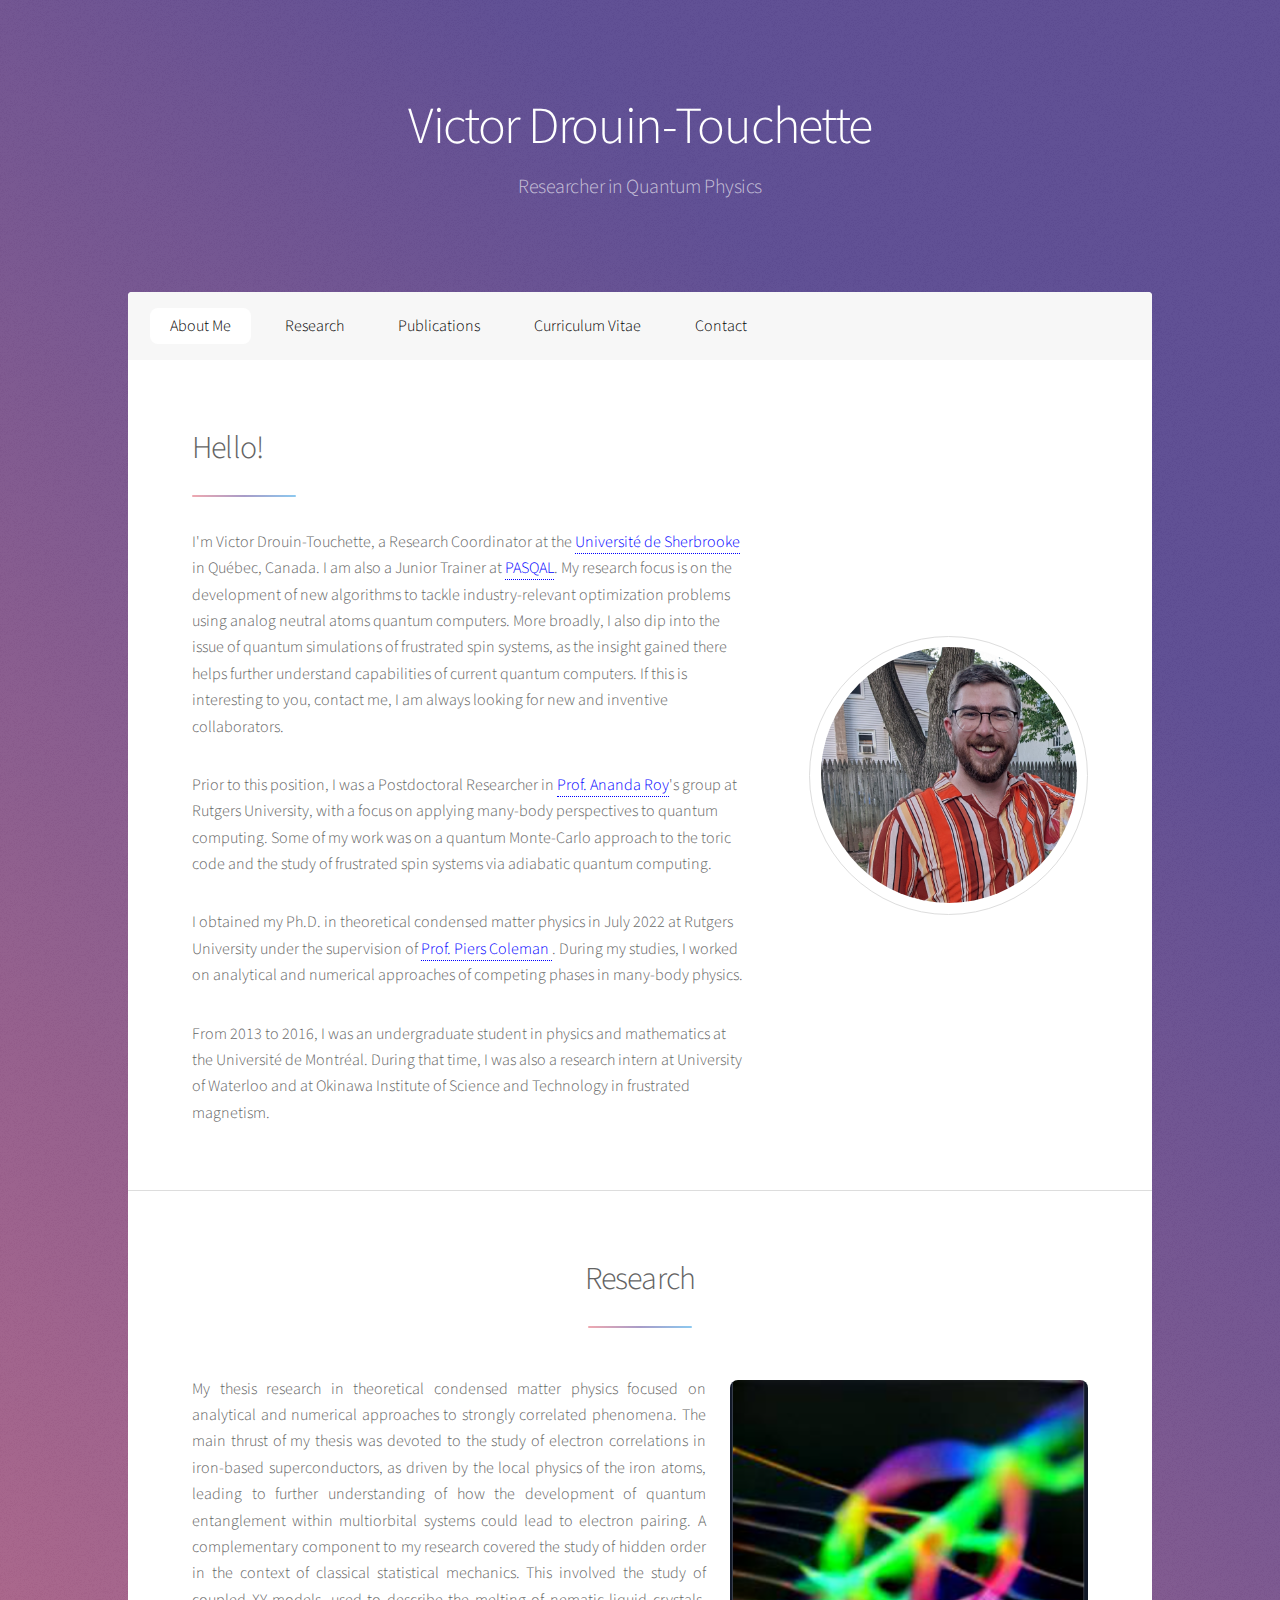
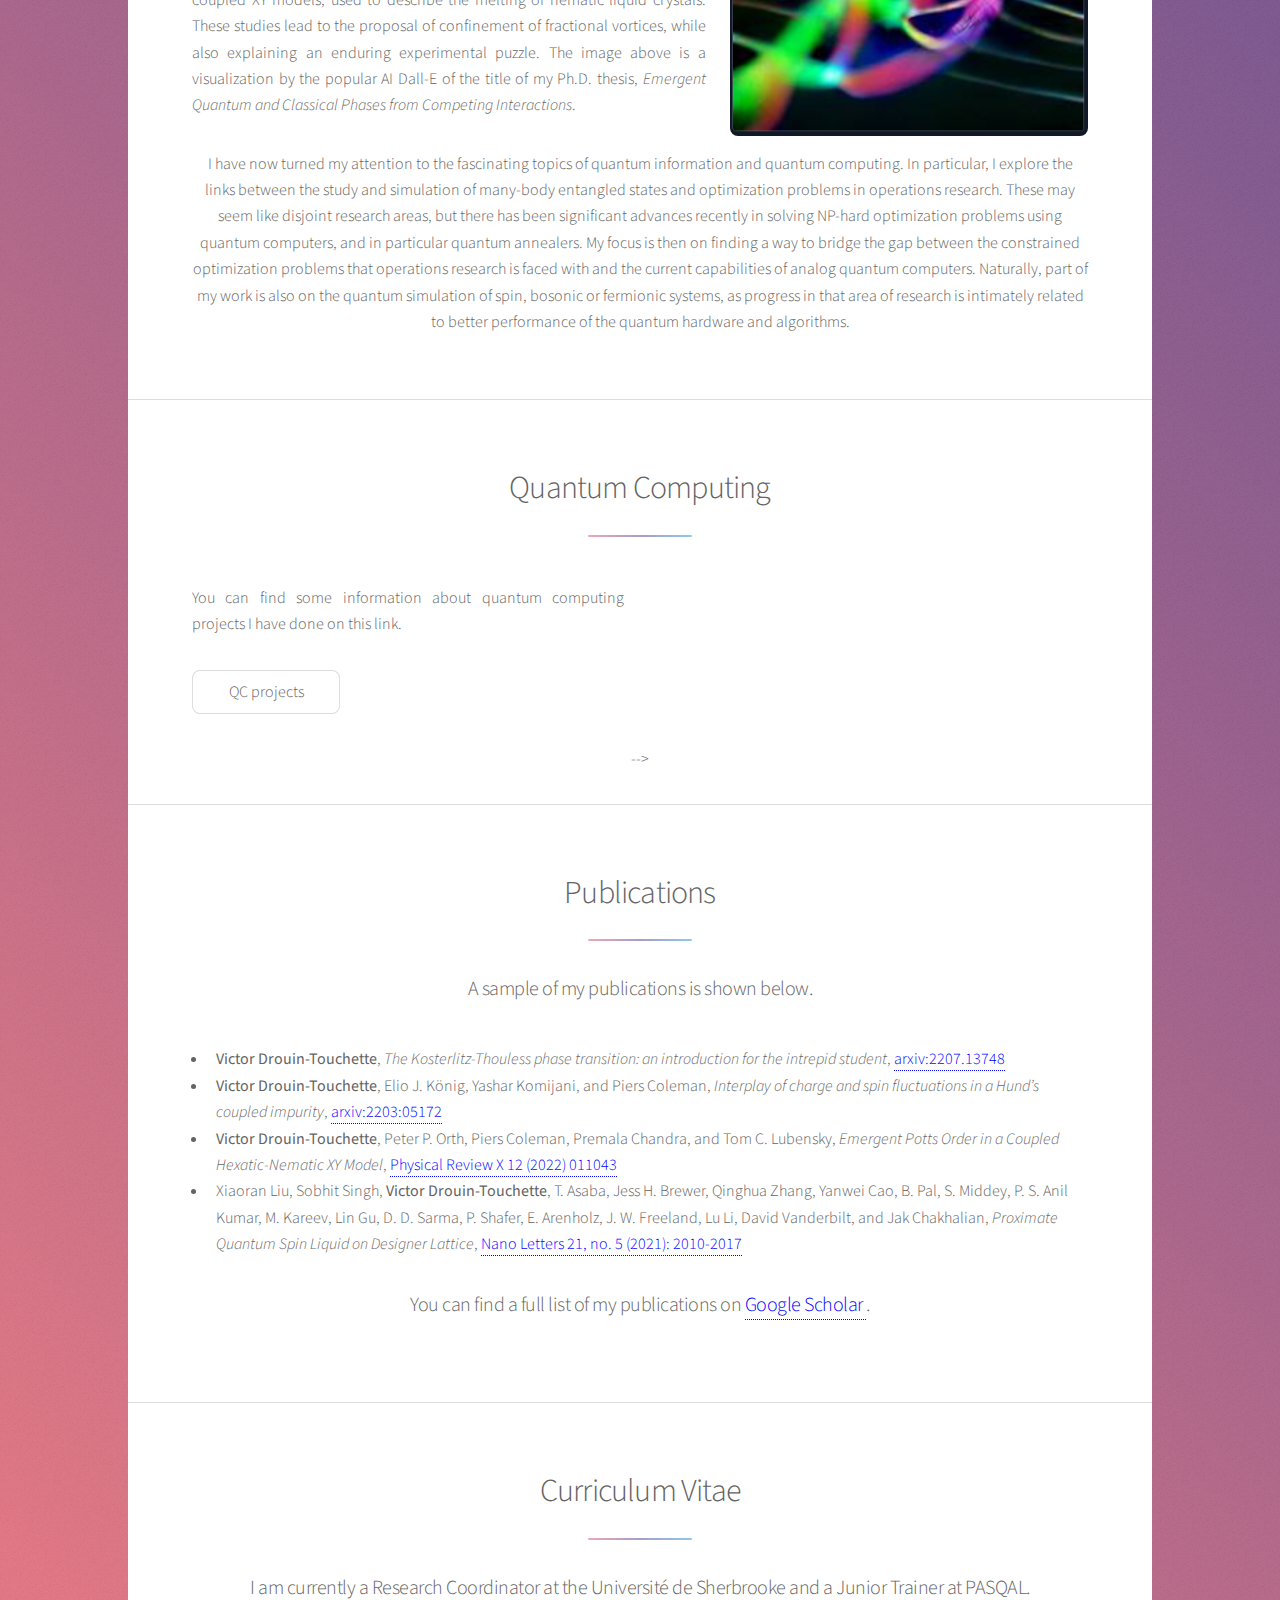
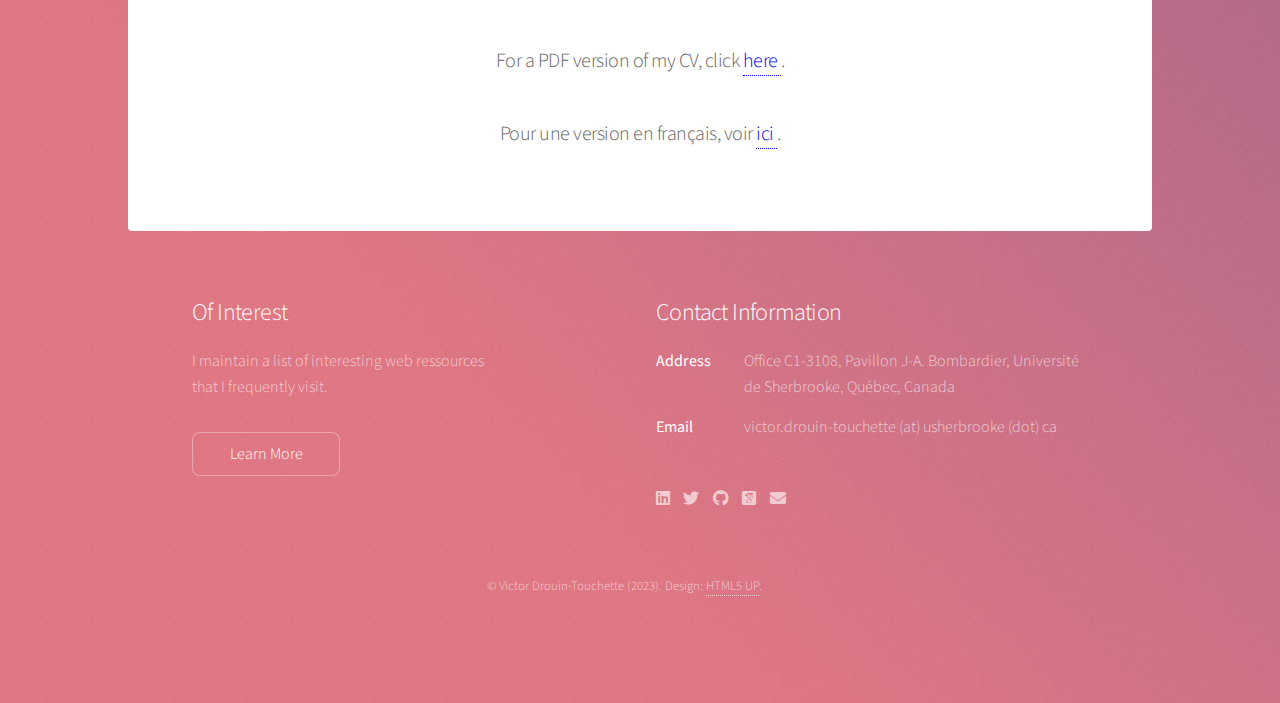
==== commit 95f78037: "new version" ====
--- a/index.html
+++ b/index.html
@@ -47,8 +47,8 @@
 										<header class="major">
 											<h2>Hello!</h2>
 										</header>
-										<p>I'm Victor Drouin-Touchette, a Postdoctoral Researcher in <a href="https://sites.rutgers.edu/ananda-roy/">Prof. Ananda Roy</a>'s group at Rutgers University, with a focus on applying many-body perspectives to quantum computing. Some recent interests are a quantum Monte-Carlo approach to the toric code and the study of frustrated spin systems via adiabatic quantum computing.</p>
-<!-- 										<p>I will be starting a new position on September 1st, 2023, as a research scientist in analog quantum computing at the <a href="https://www.usherbrooke.ca/iq/en/"> Université de Sherbrooke </a> in Québec, Canada. Stay tuned for more exciting information about this future direction!</p> -->
+										<p>I'm Victor Drouin-Touchette, a Research Coordinator at the <a href="https://www.usherbrooke.ca/iq/en/"> Université de Sherbrooke </a> in Québec, Canada. I am also a Junior Trainer at <a href="https://www.pasqal.com/">PASQAL</a>. My research focus is on the development of new algorithms to tackle industry-relevant optimization problems using analog neutral atoms quantum computers. More broadly, I also dip into the issue of quantum simulations of frustrated spin systems, as the insight gained there helps further understand capabilities of current quantum computers. If this is interesting to you, contact me, I am always looking for new and inventive collaborators. </p>
+										<p> Prior to this position, I was a Postdoctoral Researcher in <a href="https://sites.rutgers.edu/ananda-roy/">Prof. Ananda Roy</a>'s group at Rutgers University, with a focus on applying many-body perspectives to quantum computing. Some of my work was on a quantum Monte-Carlo approach to the toric code and the study of frustrated spin systems via adiabatic quantum computing.</p>
 										<p> I obtained my Ph.D. in theoretical condensed matter physics in July 2022 at Rutgers University under the supervision of <a href="http://www.physics.rutgers.edu/~coleman/">Prof. Piers Coleman </a>. During my studies, I worked on analytical and numerical approaches of competing phases in many-body physics. </p>
 										<p>From 2013 to 2016, I was an undergraduate student in physics and mathematics at the Université de Montréal. During that time, I was also a research intern at University of Waterloo and at Okinawa Institute of Science and Technology in frustrated magnetism. </p>
 									</div>
@@ -65,7 +65,8 @@
 								<span class="image right"><img src="images/dall-e-title.png" alt="" /></span>
 
 								<p class="content">My thesis research in theoretical condensed matter physics focused on analytical and numerical approaches to strongly correlated phenomena. The main thrust of my thesis was devoted to the study of electron correlations in iron-based superconductors, as driven by the local physics of the iron atoms, leading to further understanding of how the development of quantum entanglement within multiorbital systems could lead to electron pairing.  A complementary component to my research covered the study of hidden order in the context of classical statistical mechanics. This involved the study of coupled XY models, used to describe the melting of nematic liquid crystals. These studies lead to the proposal of confinement of fractional vortices, while also explaining an enduring experimental puzzle. The image above is a visualization by the popular AI Dall-E of the title of my Ph.D. thesis, <em>Emergent Quantum and Classical Phases from Competing Interactions</em>.</p>
-								<p>I have now turned my attention to the fascinating topics of quantum information and quantum computing. In particular, I explore the links between the study of many-body entangled states and fault-tolerant quantum computation. My current projects are on the quantum phase diagram of toric code implementations and on harnessing adiabatic quantum computers to get insight into the phase diagram of frustrated quantum spin models.</p>
+								<p>I have now turned my attention to the fascinating topics of quantum information and quantum computing. In particular, I explore the links between the study and simulation of many-body entangled states and optimization problems in operations research. These may seem like disjoint research areas, but there has been significant advances recently in solving NP-hard optimization problems using quantum computers, and in particular quantum annealers. My focus is then on finding a way to bridge the gap between the constrained optimization problems that operations research is faced with and the current capabilities of analog quantum computers. Naturally, part of my work is also on the quantum simulation of spin, bosonic or fermionic systems, as progress in that area of research is intimately related to better performance of the quantum hardware and algorithms. </p>
+								<!-- My current projects are on the quantum phase diagram of toric code implementations and on harnessing adiabatic quantum computers to get insight into the phase diagram of frustrated quantum spin models. -->
 								<!-- <p>Click <a href="research.html">here </a> for an in-depth discussion of my research.</p> -->
 
 								<!--
@@ -159,8 +160,9 @@
 								<header class="major">
 									<h2>Curriculum Vitae</h2>
 									<font size="-0.5">
-									<p>I am currently a Postdoctoral Researcher at Rutgers University in Pr. Ananda Roy's group. My doctoral studies at Rutgers University were supported by the Bevier University Dissertation Completion Fellowship and Samuel Marateck Quantum Field Theory Fellowship at Rutgers University, as well as a Doctoral and a Masters Fellowship from the Fonds de Recherche du Québec en Nature et Technologie.</p>
-									<p>For a PDF version of my CV, click <a href="documents/cv_recent_2022.pdf">here </a>. </p>
+									<p>I am currently a Research Coordinator at the Université de Sherbrooke and a Junior Trainer at PASQAL. </p>
+									<p>For a PDF version of my CV, click <a href="documents/cv_recent_2023.pdf">here </a>. </p>
+									<p>Pour une version en français, voir <a href="documents/FR_cv_2023.pdf">ici </a>. </p>
 									</font>
 									<!-- <p>My publications are listed below.</p> -->
 
@@ -192,18 +194,18 @@
 							<h2>Contact Information</h2>
 							<dl class="alt">
 								<dt>Address</dt>
-								<dd>Office 254, Serin Building, Rutgers University &bull; Piscataway, NJ &bull; USA</dd>
+								<dd>Office C1-3108, Pavillon J-A. Bombardier, Université de Sherbrooke, Québec, Canada</dd>
 								<!-- <dt>Phone</dt>
 								<dd>(000) 000-0000 x 0000</dd> -->
 								<dt>Email</dt>
-								<dd>vdrouin (at) physics (dot) rutgers (dot) edu</a></dd>
+								<dd>victor.drouin-touchette (at) usherbrooke (dot) ca </a></dd>
 							</dl>
 							<ul class="icons">
 								<li><a href="https://www.linkedin.com/in/victor-drouin-touchette-165030124/" class="icon brands fa-linkedin" style="color:inherit"><span class="label">Linkedin</span></a></li>
 								<li><a href="https://twitter.com/VictorDrouin2" class="icon brands fa-twitter" style="color:inherit"><span class="label">Twitter</span></a></li>
 								<li><a href="https://github.com/vdrouint" class="icon brands fa-github" style="color:inherit"><span class="label">Github</span></a></li>
 								<li><a href="http://scholar.google.com/citations?user=U_tTp8cAAAAJ&hl=en" class="ai ai-google-scholar-square" style="color:inherit;border-bottom:none"></a></li>
-								<li><a href="mailto: vdrouin@physics.rutgers.edu" class="icon solid fa-envelope" style="color:inherit"><span class="label">Email</span></a></li>
+								<li><a href="mailto: victor.drouin-touchette@usherbrooke.ca" class="icon solid fa-envelope" style="color:inherit"><span class="label">Email</span></a></li>
 							</ul>
 						</section>
 						<p class="copyright">&copy; Victor Drouin-Touchette (2023). Design: <a href="https://html5up.net" style="color:inherit">HTML5 UP</a>.</p>
